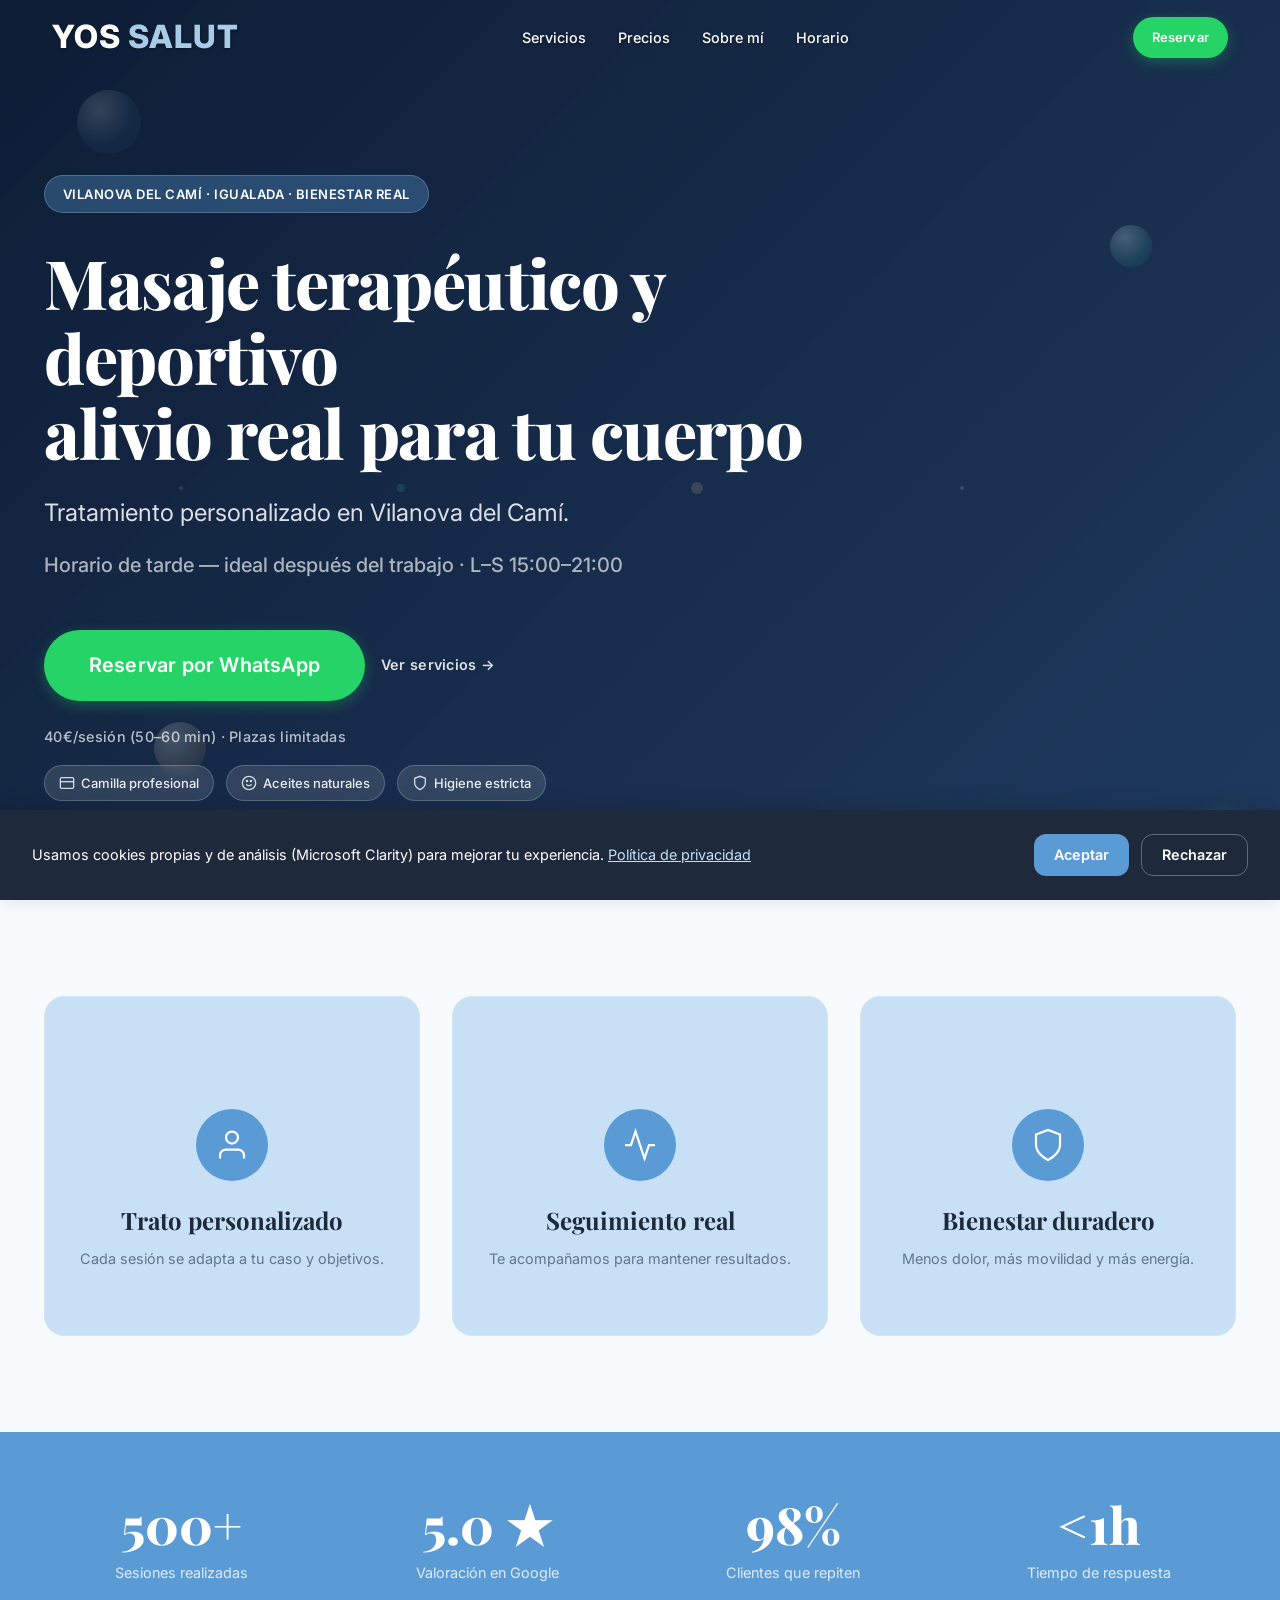
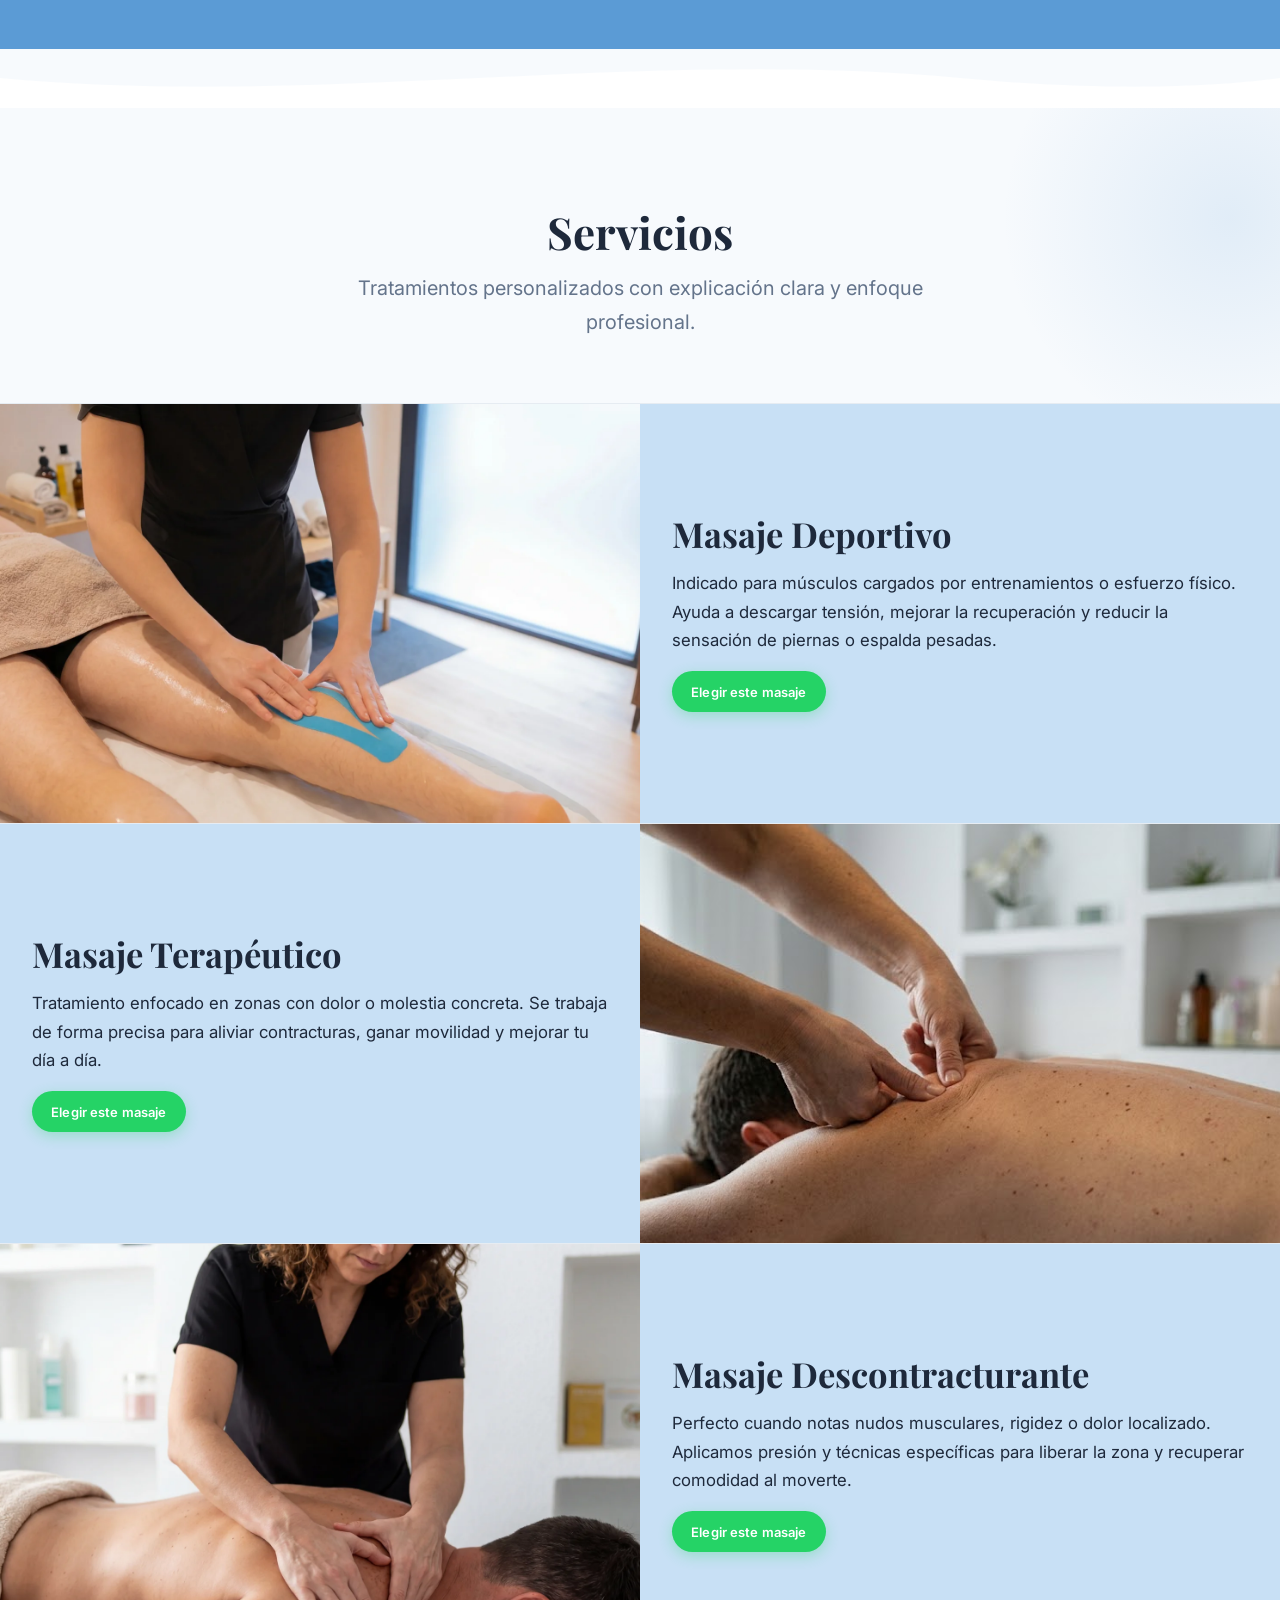
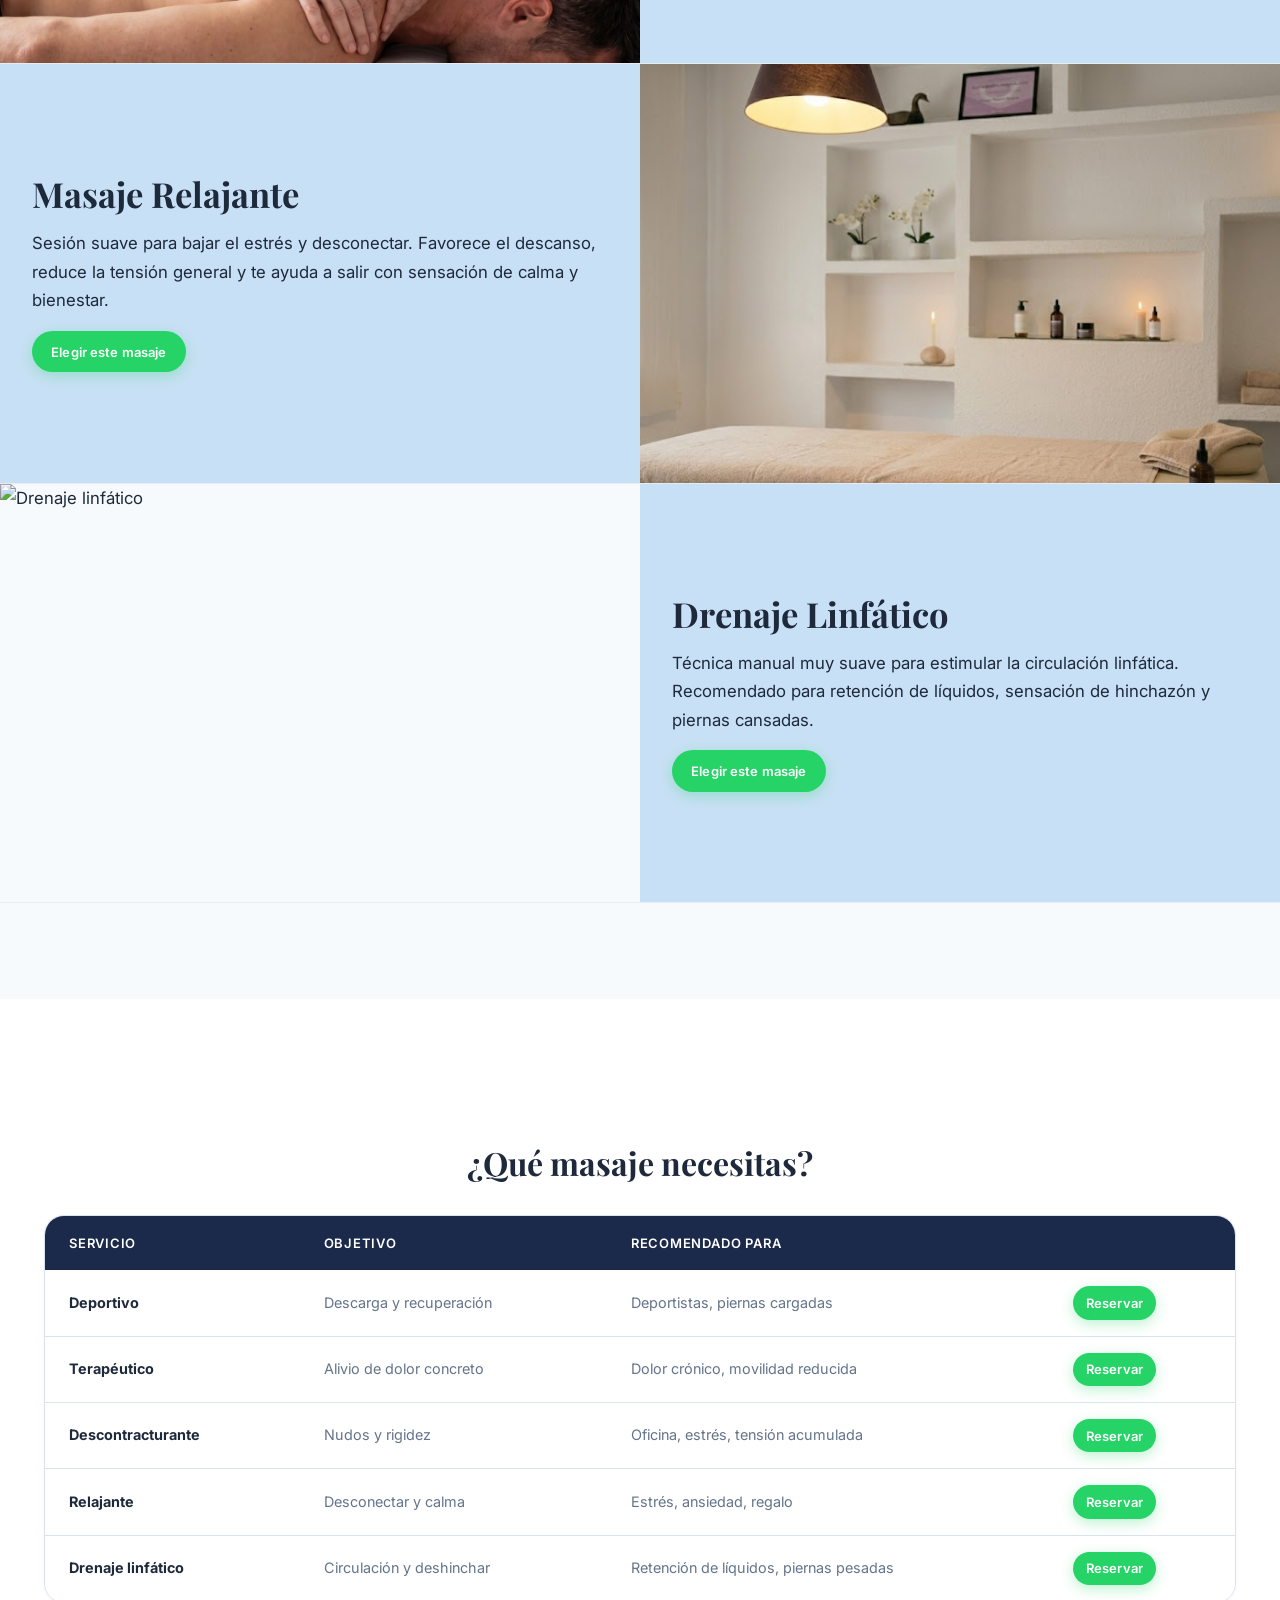
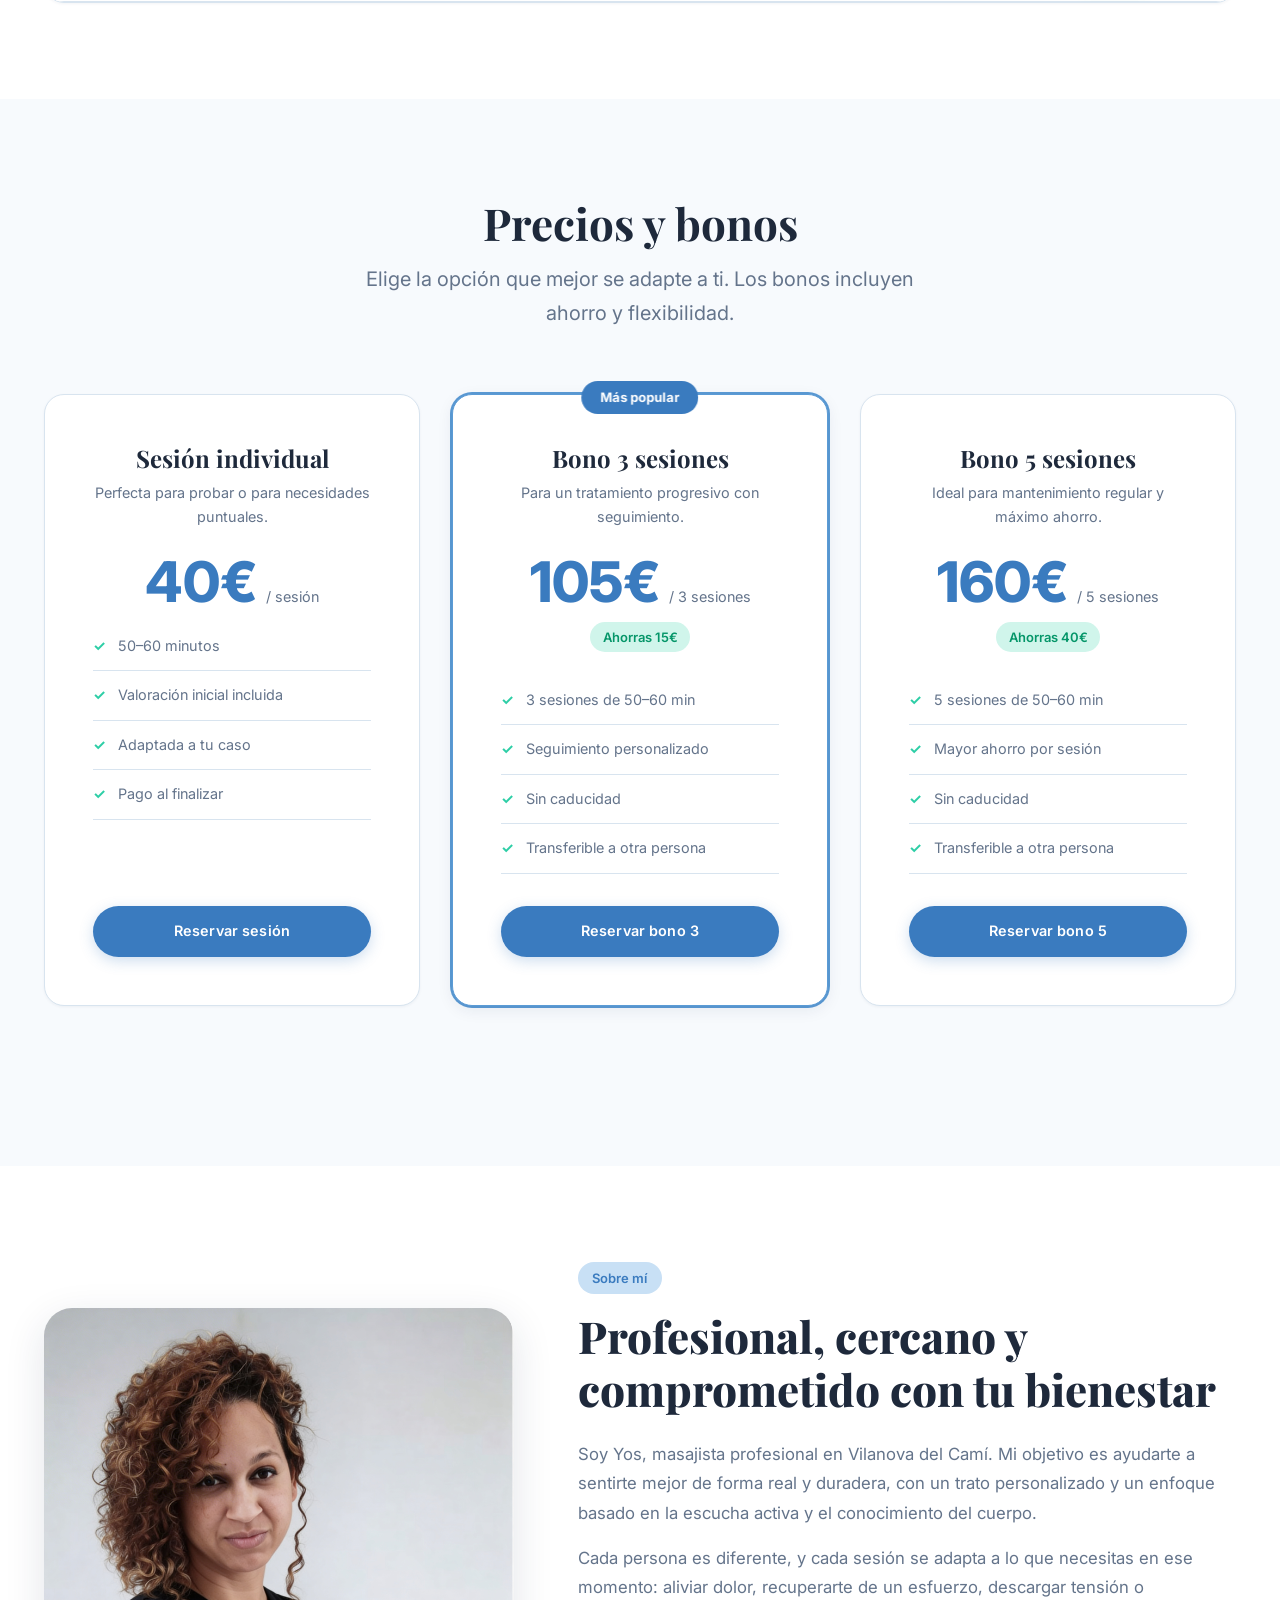
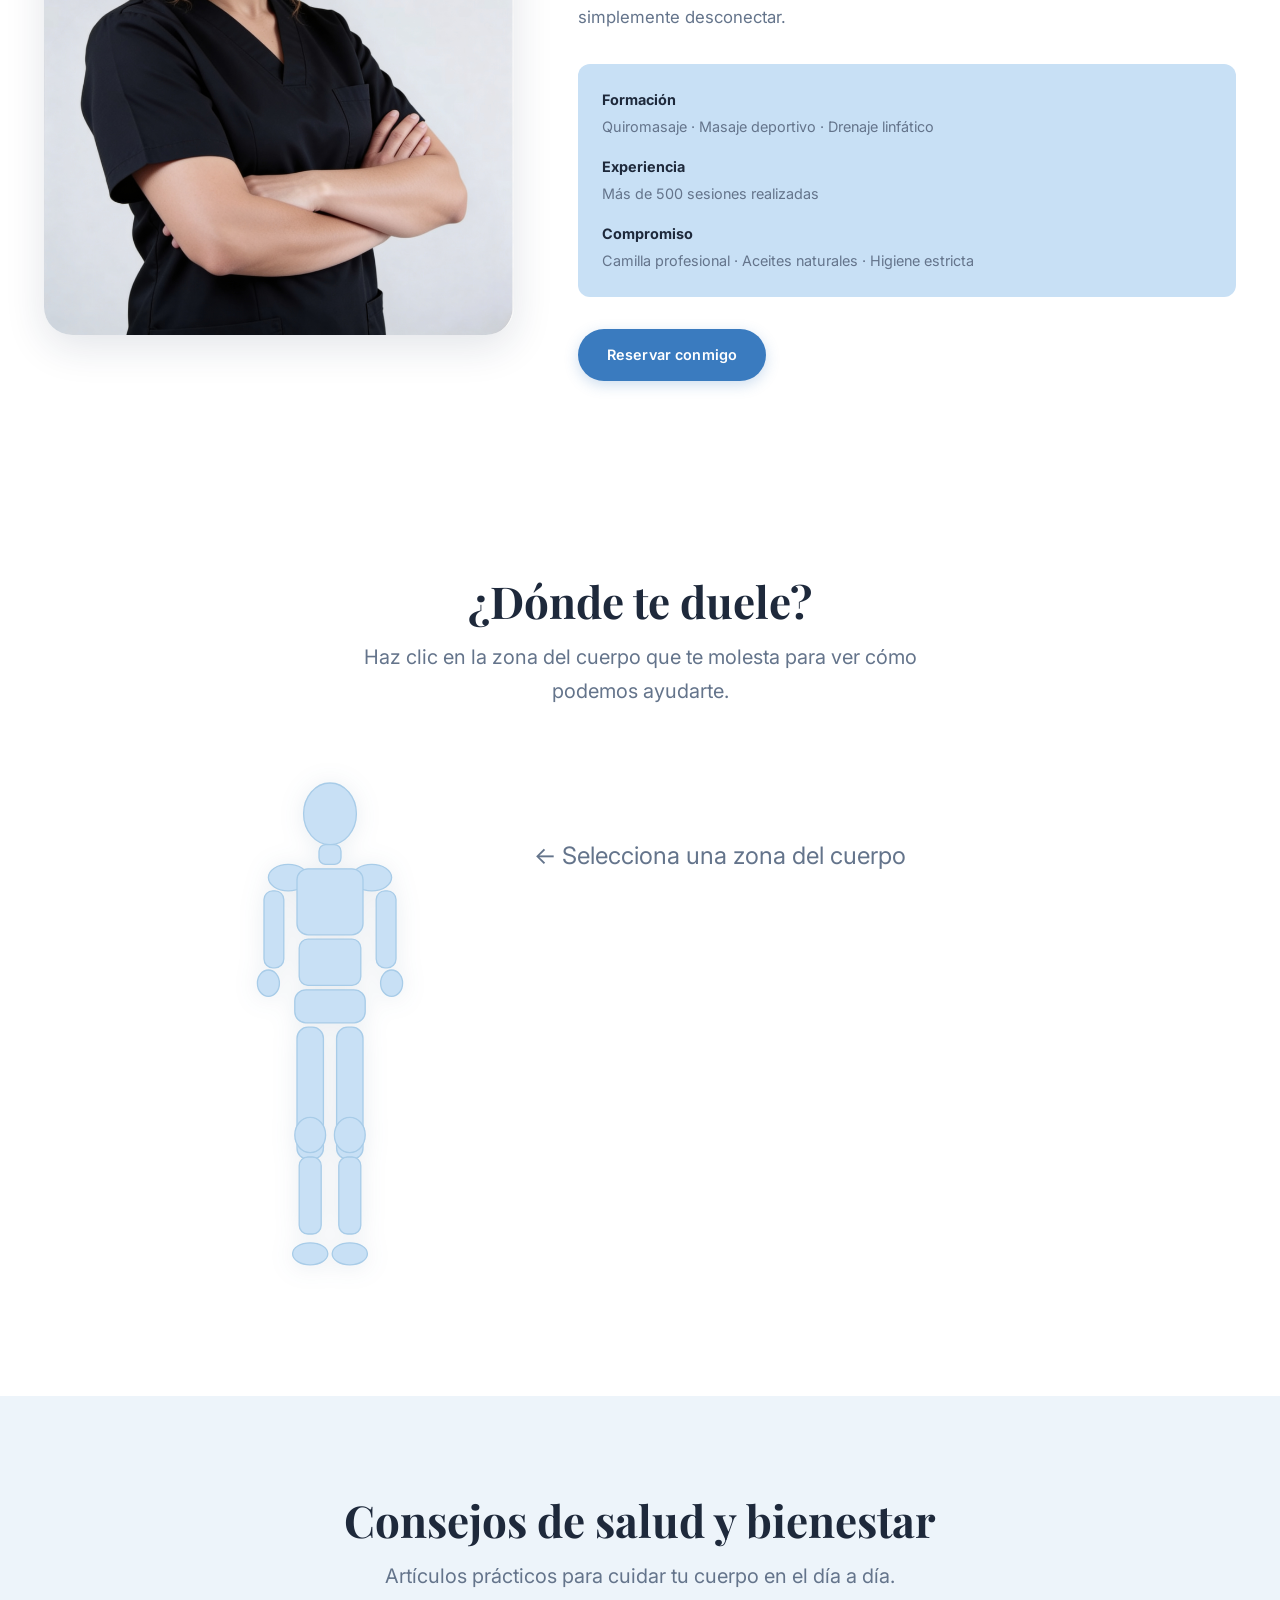
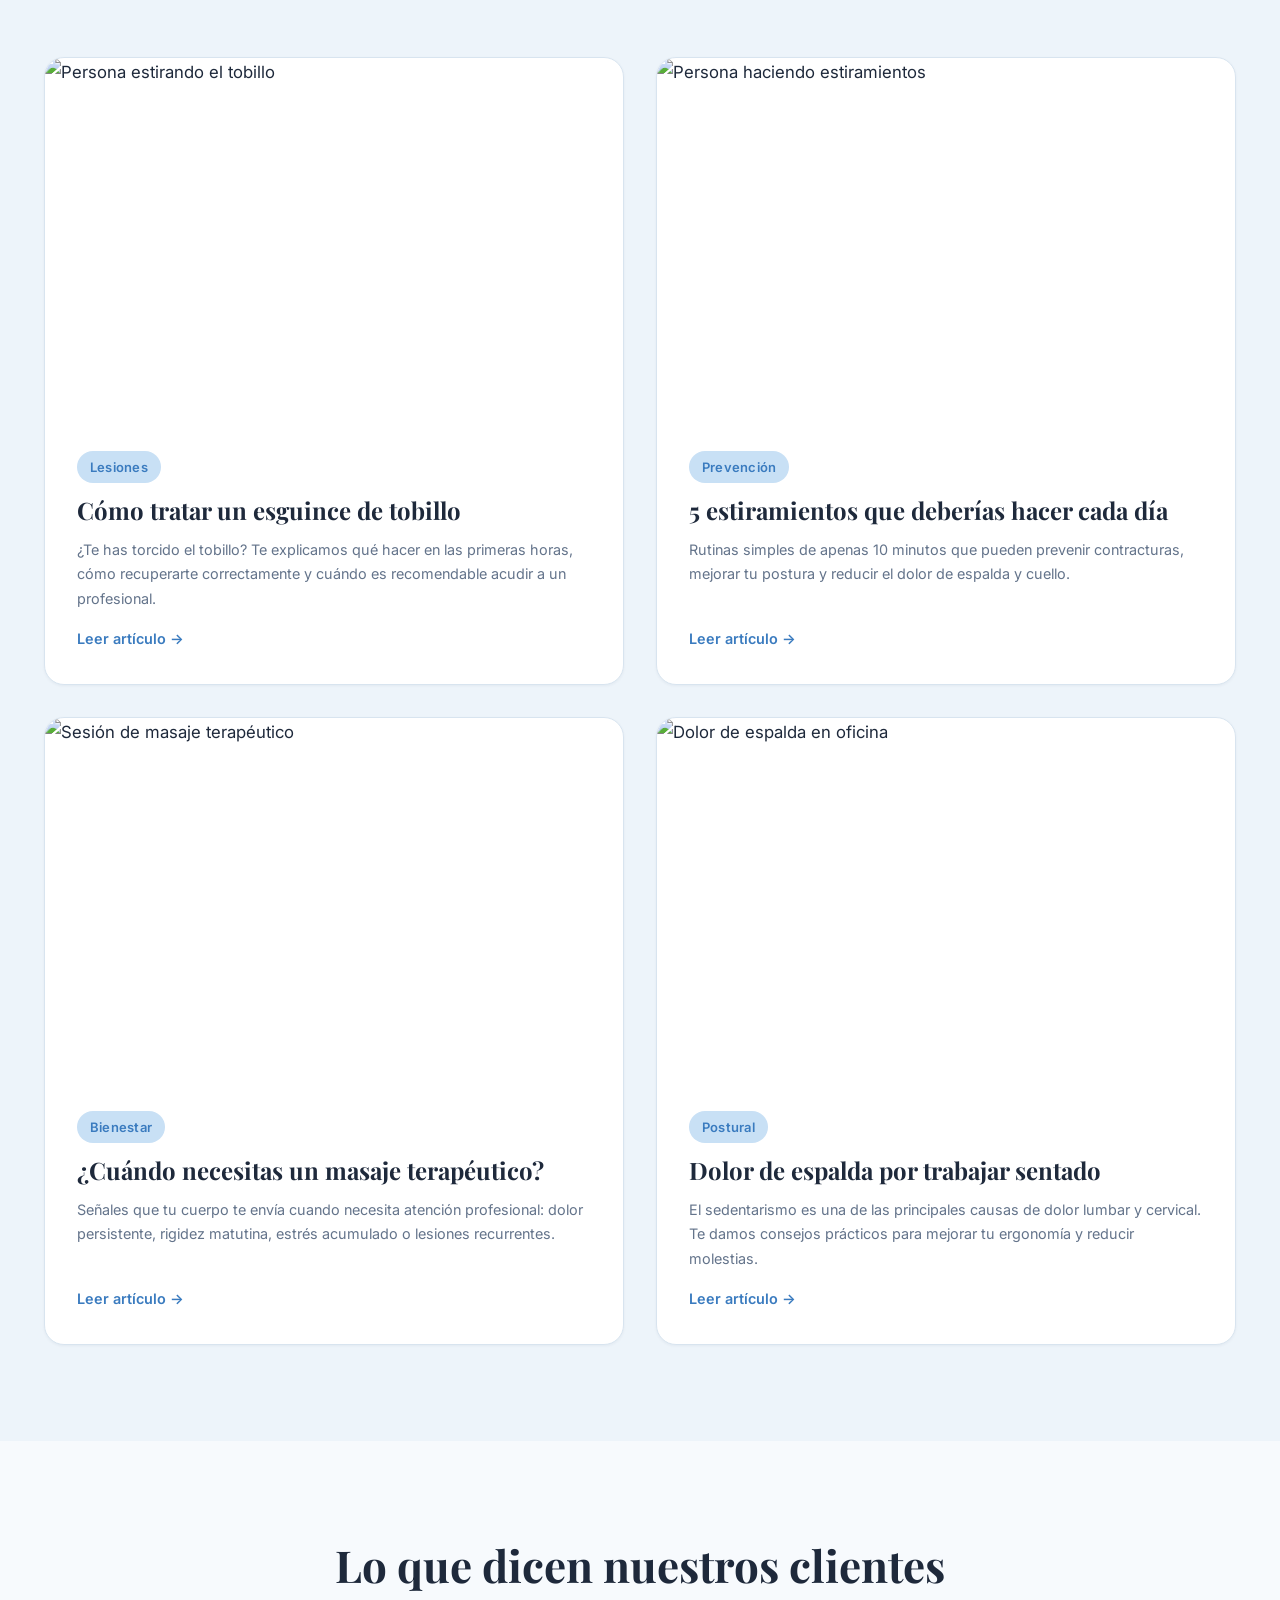
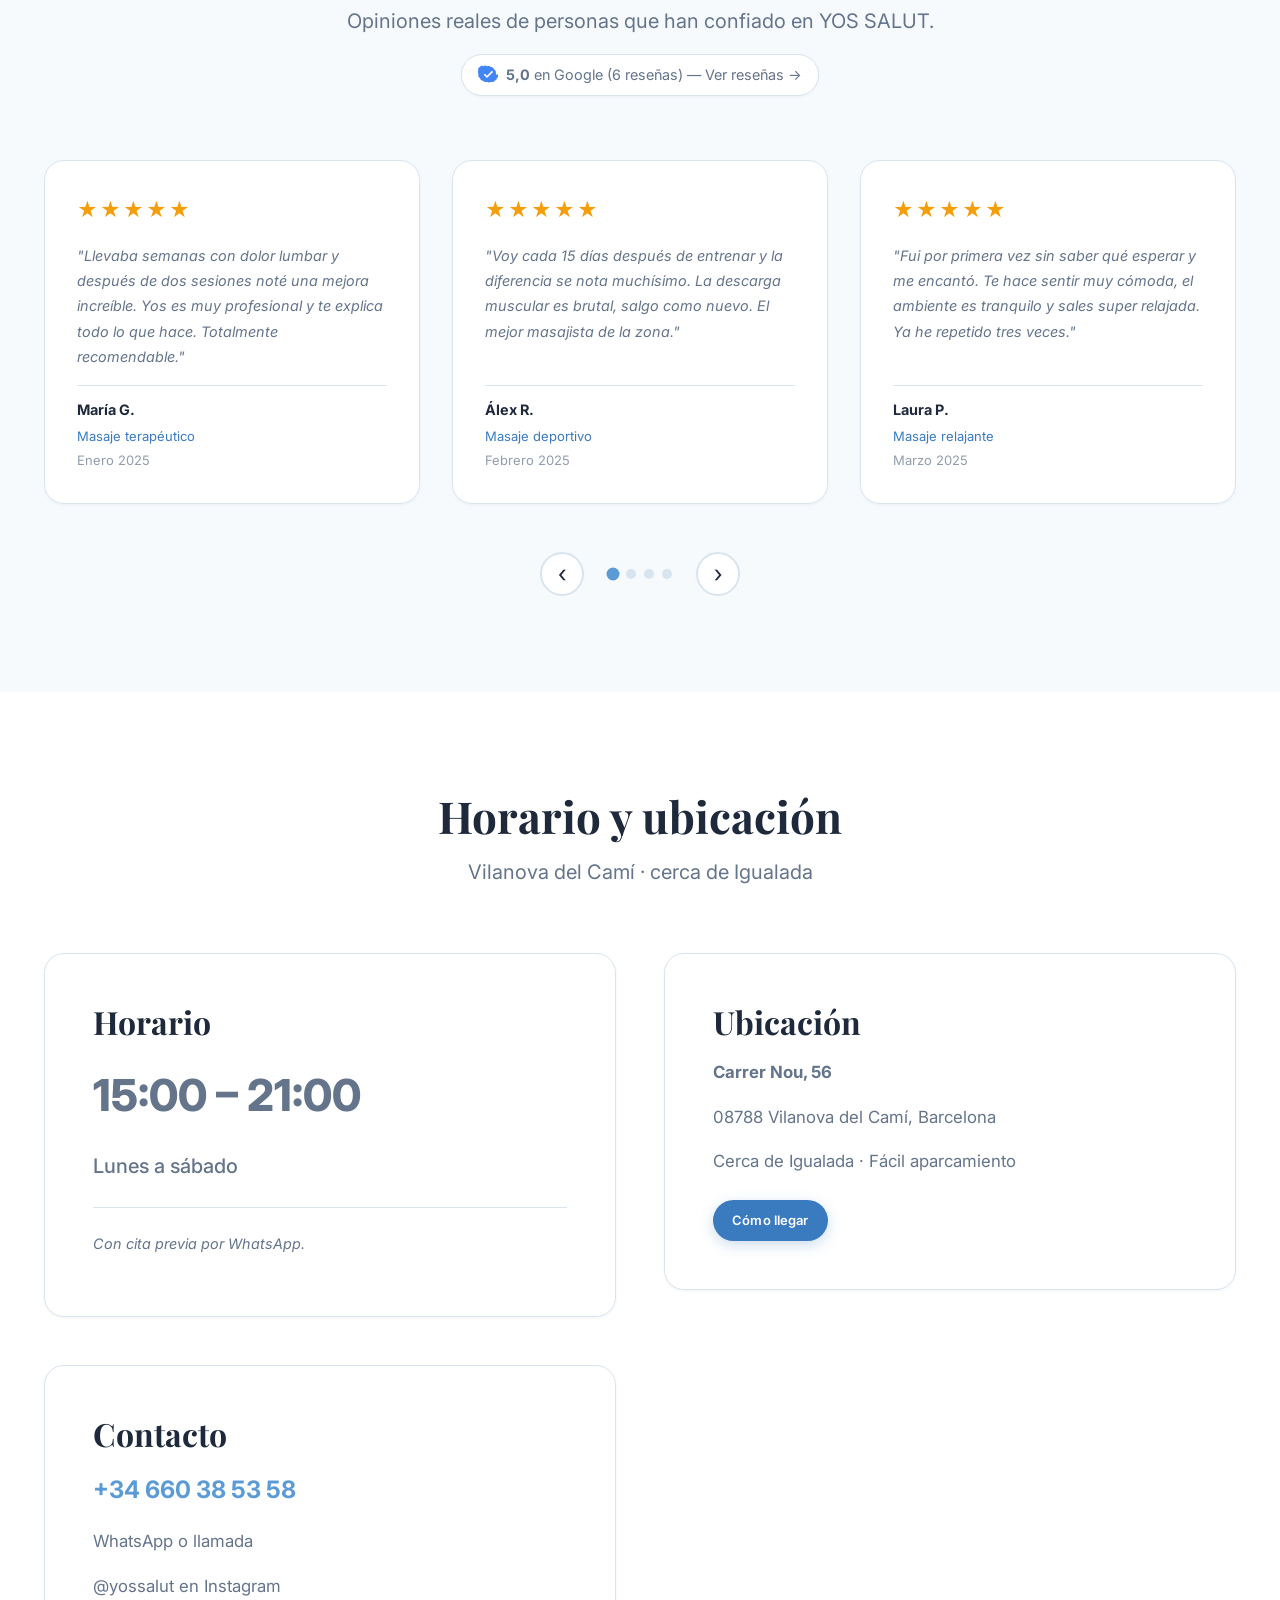
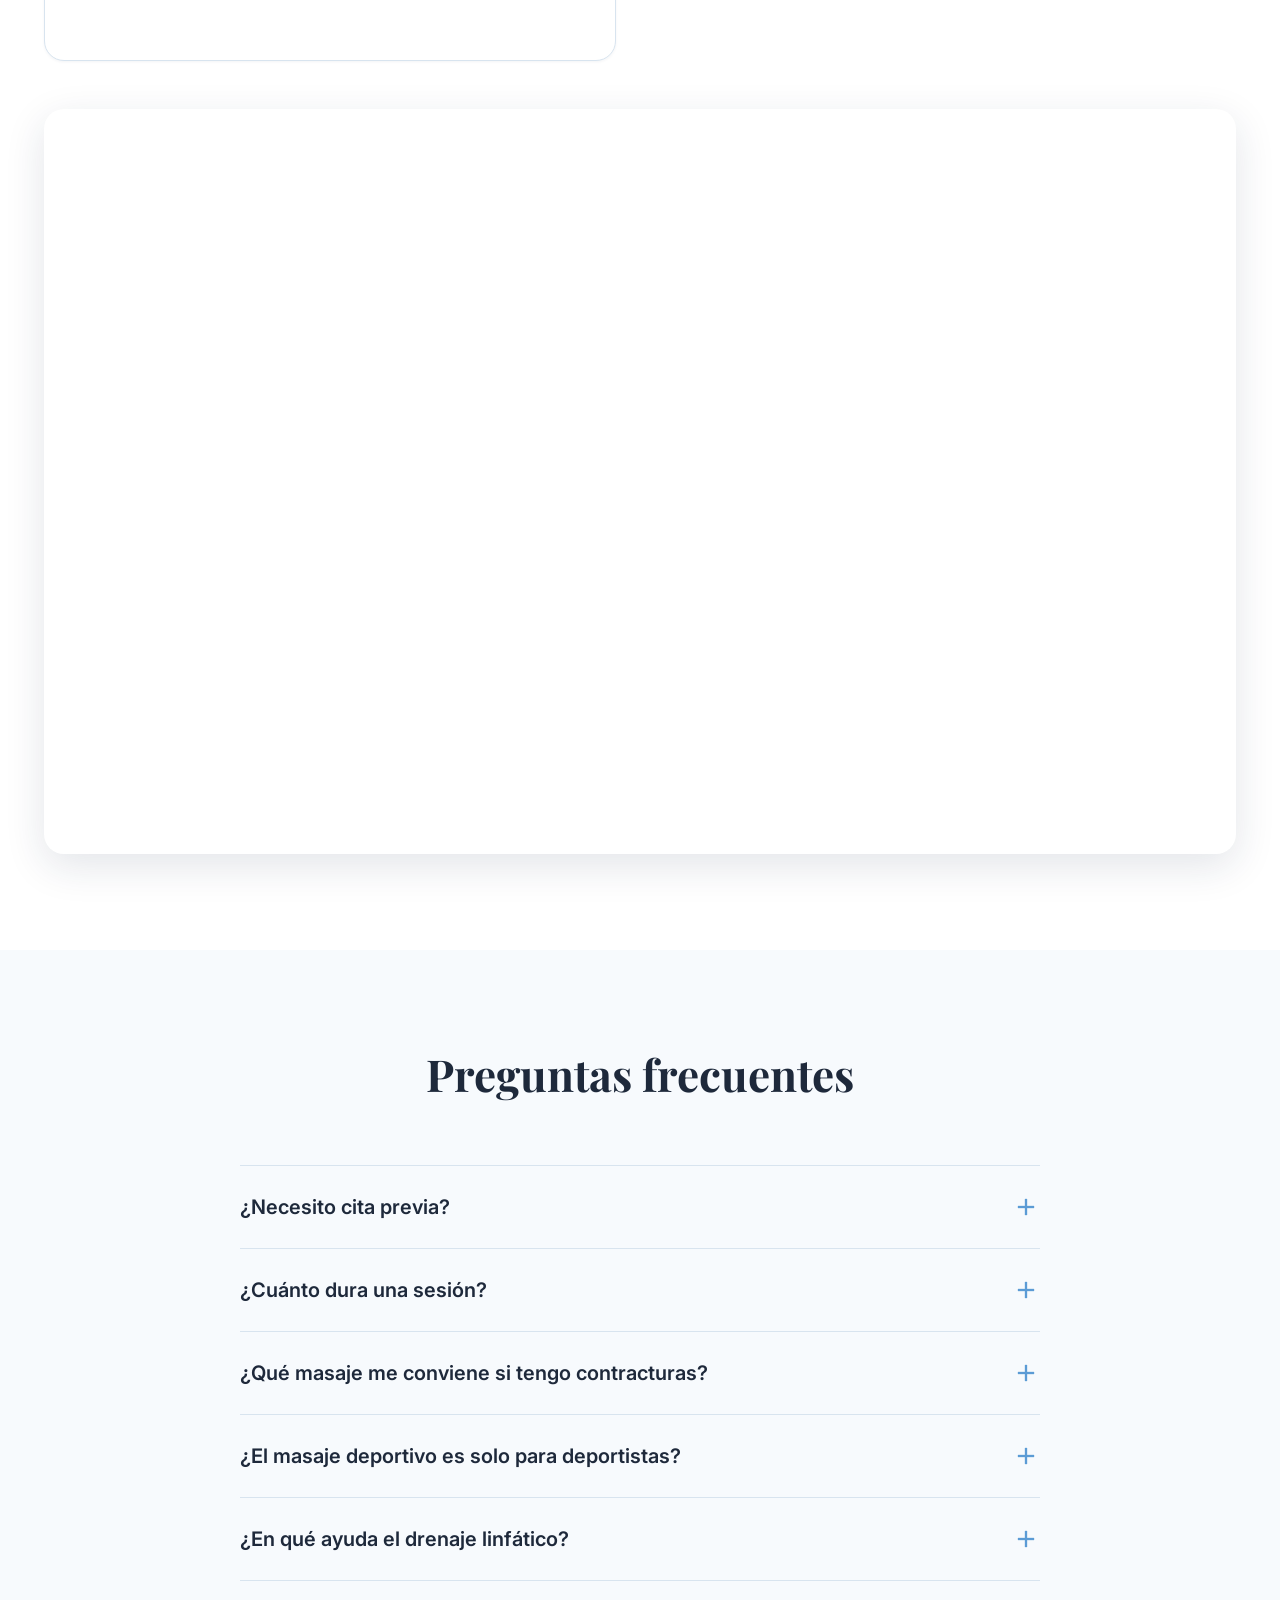
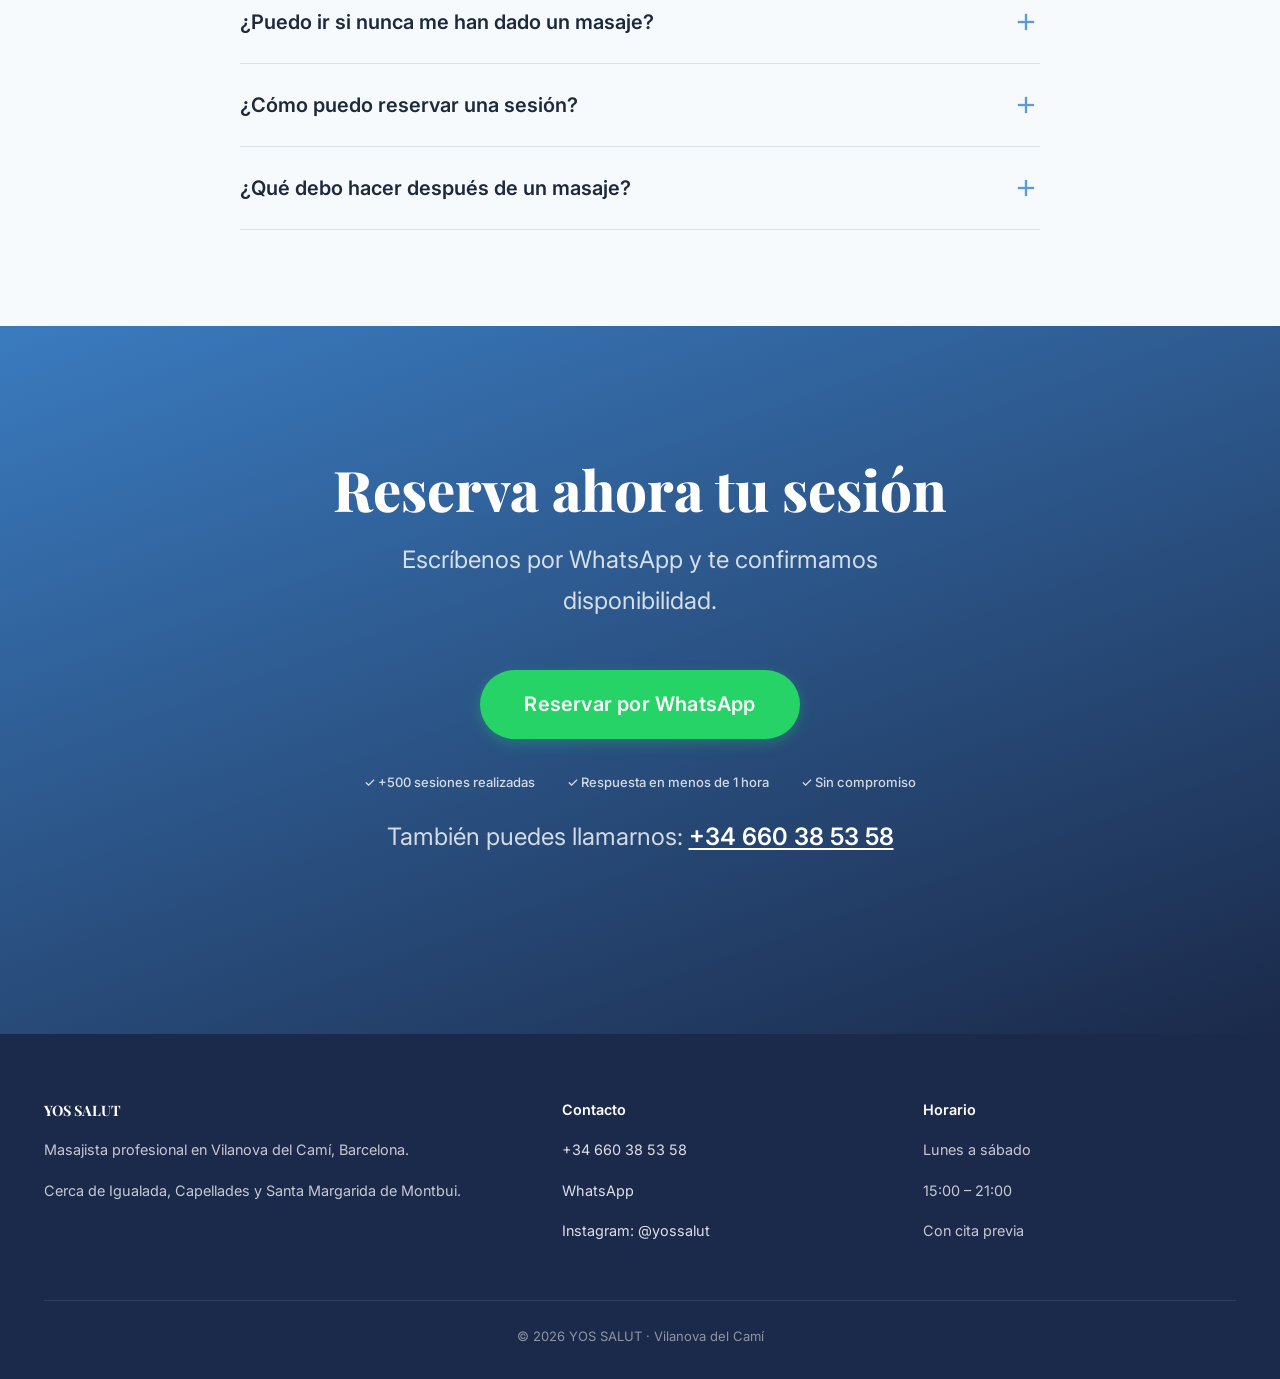
==== index-new.html @ 3cf56bbd "Add index-new.html for cache bypass" ====
<!DOCTYPE html>
<html lang="es" dir="ltr">
<head>
  <meta charset="UTF-8">
  <meta name="viewport" content="width=device-width, initial-scale=1.0">
  <meta http-equiv="Cache-Control" content="no-cache, no-store, must-revalidate">
  <meta http-equiv="Pragma" content="no-cache">
  <meta http-equiv="Expires" content="0">

  <!-- SEO Principal -->
  <title>YOS SALUT — Masaje Terapéutico y Deportivo en Vilanova del Camí | Igualada</title>
  <meta name="description" content="Masajista profesional en Vilanova del Camí (Barcelona). Masaje deportivo, terapéutico, descontracturante, relajante y drenaje linfático. Cerca de Igualada. Cita previa: L-S 15:00–21:00.">
  <meta name="keywords" content="masaje Vilanova del Camí, masajista Vilanova del Camí, masaje deportivo Igualada, descarga muscular Vilanova del Camí, drenaje linfático Vilanova del Camí, fisiomasajista Igualada, quiromasajista Igualada">
  <meta name="author" content="YOS SALUT">
  <meta name="robots" content="index, follow">
  <link rel="canonical" href="https://www.yossalut.com/">

  <!-- Open Graph -->
  <meta property="og:type" content="website">
  <meta property="og:title" content="YOS SALUT — Masaje Terapéutico y Deportivo en Vilanova del Camí">
  <meta property="og:description" content="Alivio de contracturas, descarga muscular y recuperación deportiva. Reserva tu sesión por WhatsApp. Vilanova del Camí, cerca de Igualada.">
  <meta property="og:url" content="https://www.yossalut.com/">
  <meta property="og:site_name" content="YOS SALUT">
  <meta property="og:locale" content="es_ES">
  <!-- <meta property="og:image" content="https://www.yossalut.com/assets/og-image.jpg"> -->

  <!-- Twitter Card -->
  <meta name="twitter:card" content="summary_large_image">
  <meta name="twitter:title" content="YOS SALUT — Masaje Terapéutico y Deportivo en Vilanova del Camí">
  <meta name="twitter:description" content="Alivio de contracturas, descarga muscular y recuperación deportiva. Reserva tu sesión por WhatsApp.">
  <!-- <meta name="twitter:image" content="https://www.yossalut.com/assets/og-image.jpg"> -->

  <!-- Favicon placeholder -->
  <link rel="icon" href="data:image/svg+xml,<svg xmlns='http://www.w3.org/2000/svg' viewBox='0 0 100 100'><text y='.9em' font-size='90'>🌿</text></svg>">

  <!-- Fuentes: Playfair Display (headlines) + Inter (body) -->
  <link rel="preconnect" href="https://fonts.googleapis.com">
  <link rel="preconnect" href="https://fonts.gstatic.com" crossorigin>
  <link rel="stylesheet" href="https://fonts.googleapis.com/css2?family=Inter:wght@400;500;600;700&family=Playfair+Display:wght@600;700;800&display=swap">

  <!-- Preload hero image -->
  <link rel="preload" href="assets/masaje-hero.jpg" as="image">

  <!-- Estilos -->
  <link rel="stylesheet" href="css/base.css?v=1772818869">
  <link rel="stylesheet" href="css/layout.css?v=1772818869">
  <link rel="stylesheet" href="css/components.css?v=1772818869">
  <link rel="stylesheet" href="css/utilities.css?v=1772818869">

  <!-- Schema.org: LocalBusiness -->
  <script type="application/ld+json">
  {
    "@context": "https://schema.org",
    "@type": "HealthAndBeautyBusiness",
    "name": "YOS SALUT",
    "description": "Masajista profesional en Vilanova del Camí. Masaje deportivo, terapéutico, descontracturante, relajante y drenaje linfático.",
    "url": "https://www.yossalut.com",
    "telephone": "+34660385358",
    "address": {
      "@type": "PostalAddress",
      "streetAddress": "Carrer Nou, 56",
      "addressLocality": "Vilanova del Camí",
      "postalCode": "08788",
      "addressRegion": "Barcelona",
      "addressCountry": "ES"
    },
    "areaServed": [
      { "@type": "City", "name": "Vilanova del Camí" },
      { "@type": "City", "name": "Igualada" },
      { "@type": "City", "name": "Capellades" },
      { "@type": "City", "name": "Santa Margarida de Montbui" },
      { "@type": "City", "name": "La Pobla de Claramunt" }
    ],
    "openingHoursSpecification": {
      "@type": "OpeningHoursSpecification",
      "dayOfWeek": ["Monday","Tuesday","Wednesday","Thursday","Friday","Saturday"],
      "opens": "15:00",
      "closes": "21:00"
    },
    "priceRange": "€€",
    "sameAs": ["https://www.instagram.com/yossalut"],
    "hasOfferCatalog": {
      "@type": "OfferCatalog",
      "name": "Servicios de masaje",
      "itemListElement": [
        { "@type": "Offer", "itemOffered": { "@type": "Service", "name": "Masaje Deportivo" }, "price": "40", "priceCurrency": "EUR" },
        { "@type": "Offer", "itemOffered": { "@type": "Service", "name": "Masaje Terapéutico" }, "price": "40", "priceCurrency": "EUR" },
        { "@type": "Offer", "itemOffered": { "@type": "Service", "name": "Masaje Descontracturante" }, "price": "40", "priceCurrency": "EUR" },
        { "@type": "Offer", "itemOffered": { "@type": "Service", "name": "Masaje Relajante" }, "price": "40", "priceCurrency": "EUR" },
        { "@type": "Offer", "itemOffered": { "@type": "Service", "name": "Drenaje Linfático" }, "price": "40", "priceCurrency": "EUR" }
      ]
    }
  }
  </script>

  <!-- Schema.org: FAQPage -->
  <script type="application/ld+json">
  {
    "@context": "https://schema.org",
    "@type": "FAQPage",
    "mainEntity": [
      {
        "@type": "Question",
        "name": "¿Necesito cita previa?",
        "acceptedAnswer": { "@type": "Answer", "text": "Sí, trabajamos siempre con cita previa para dedicarte el tiempo que necesitas. Puedes reservar fácilmente por WhatsApp." }
      },
      {
        "@type": "Question",
        "name": "¿Cuánto dura una sesión?",
        "acceptedAnswer": { "@type": "Answer", "text": "Entre 50 y 60 minutos, dependiendo del tipo de masaje y la zona a tratar." }
      },
      {
        "@type": "Question",
        "name": "¿Qué masaje me conviene si tengo contracturas?",
        "acceptedAnswer": { "@type": "Answer", "text": "El masaje descontracturante o el terapéutico son los más indicados. Al inicio de la sesión valoramos tu caso para adaptar el tratamiento." }
      },
      {
        "@type": "Question",
        "name": "¿El masaje deportivo es solo para deportistas?",
        "acceptedAnswer": { "@type": "Answer", "text": "No necesariamente. Es ideal para cualquier persona con sobrecarga muscular, tensión acumulada o que busque mejorar su recuperación física." }
      },
      {
        "@type": "Question",
        "name": "¿En qué ayuda el drenaje linfático?",
        "acceptedAnswer": { "@type": "Answer", "text": "Reduce la retención de líquidos, mejora la circulación, alivia piernas cansadas y favorece la eliminación de toxinas." }
      },
      {
        "@type": "Question",
        "name": "¿Puedo ir si nunca me han dado un masaje?",
        "acceptedAnswer": { "@type": "Answer", "text": "Por supuesto. Te explicamos todo antes de empezar, adaptamos la presión a tu comodidad y vamos a tu ritmo." }
      },
      {
        "@type": "Question",
        "name": "¿Cómo puedo reservar una sesión?",
        "acceptedAnswer": { "@type": "Answer", "text": "Escríbenos por WhatsApp indicando tu disponibilidad y el tipo de masaje que te interesa. Te confirmamos la hora lo antes posible." }
      },
      {
        "@type": "Question",
        "name": "¿Qué debo hacer después de un masaje?",
        "acceptedAnswer": { "@type": "Answer", "text": "Recomendamos beber agua, evitar esfuerzos intensos las primeras horas y descansar. En algunos casos puede aparecer una ligera molestia que desaparece en 24-48h." }
      }
    ]
  }
  </script>
</head>
<body>
  <!-- Preloader -->
  <div class="preloader" id="preloader">
    <div class="preloader__logo">YOS <span>SALUT</span></div>
    <div class="preloader__bar"><div class="preloader__fill"></div></div>
  </div>

  <!-- Scroll progress bar -->
  <div class="scroll-progress" id="scroll-progress"></div>

  <header class="header" role="banner">
    <div class="header__inner">
      <a href="#inicio" class="header__logo" aria-label="YOS SALUT — Inicio">YOS <span>SALUT</span></a>
      <nav class="nav" id="main-nav" aria-label="Menú principal">
        <ul class="nav__list">
          <li><a href="#servicios" class="nav__link">Servicios</a></li>
          <li><a href="#precios" class="nav__link">Precios</a></li>
          <li><a href="#sobre-mi" class="nav__link">Sobre mí</a></li>
          <li><a href="#horario" class="nav__link">Horario</a></li>
        </ul>
        <div class="nav__mobile-actions">
          <a href="https://wa.me/34660385358?text=Hola,%20quiero%20reservar%20una%20sesión%20en%20YOS%20SALUT.%20Mi%20disponibilidad%20es:%20____" class="btn btn--whatsapp" target="_blank" rel="noopener">Reservar por WhatsApp</a>
        </div>
      </nav>
      <div class="header__actions">
        <a href="https://wa.me/34660385358?text=Hola,%20quiero%20reservar%20una%20sesión%20en%20YOS%20SALUT.%20Mi%20disponibilidad%20es:%20____" class="btn btn--whatsapp btn--sm" target="_blank" rel="noopener">Reservar</a>
      </div>
      <button class="menu-toggle" id="menu-toggle" aria-label="Abrir menú" aria-expanded="false" aria-controls="main-nav">
        <span class="menu-toggle__bar"></span><span class="menu-toggle__bar"></span><span class="menu-toggle__bar"></span>
      </button>
    </div>
  </header>

  <main>
    <section id="inicio" class="hero">
      <div class="hero__bg">
        <video class="hero__video" autoplay muted loop playsinline poster="assets/masaje-hero.jpg">
          <source src="assets/masaje-hero-video.mp4" type="video/mp4">
          <source src="assets/masaje-hero-video.webm" type="video/webm">
          <!-- Fallback a imagen si el video no es compatible -->
          <img src="assets/masaje-hero.jpg" alt="Manos profesionales masajeando una espalda en YOS SALUT" loading="eager">
        </video>
      </div>
      <div class="hero__overlay"></div>

      <div class="floating-3d" style="top:10%;left:6%;width:64px;height:64px;"><div class="orb orb--a"></div></div>
      <div class="floating-3d floating-3d--slow" style="top:25%;right:10%;width:42px;height:42px;"><div class="orb orb--b"></div></div>
      <div class="floating-3d floating-3d--fast" style="bottom:14%;left:12%;width:52px;height:52px;"><div class="orb orb--c"></div></div>

      <div class="particle particle--small" style="left:14%;animation-delay:0s;"></div>
      <div class="particle particle--medium" style="left:31%;animation-delay:1.7s;"></div>
      <div class="particle particle--large" style="left:54%;animation-delay:3.4s;"></div>
      <div class="particle particle--small" style="left:75%;animation-delay:5.1s;"></div>

      <div class="container">
        <div class="hero__content">
          <span class="hero__badge"><span class="text-slide"><span>Vilanova del Camí · Igualada · Bienestar real</span></span></span>
          <h1 class="hero__title"><span class="text-glow">Masaje terapéutico y deportivo</span><br><span class="typewriter">alivio real para tu cuerpo</span></h1>
          <p class="hero__subtitle">Tratamiento personalizado en Vilanova del Camí.</p>
          <p class="hero__schedule">Horario de tarde — ideal después del trabajo · L–S 15:00–21:00</p>
          <div class="hero__actions">
            <a href="https://wa.me/34660385358?text=Hola,%20quiero%20reservar%20una%20sesión%20en%20YOS%20SALUT.%20Mi%20disponibilidad%20es:%20____" class="btn btn--whatsapp btn--xl btn-3d" target="_blank" rel="noopener">Reservar por WhatsApp</a>
            <a href="#servicios" class="hero__text-link">Ver servicios →</a>
          </div>
          <p class="hero__price">40€/sesión (50–60 min) · Plazas limitadas</p>
          <div class="hero__badges">
            <span class="hero__micro-badge"><svg viewBox="0 0 24 24" width="16" height="16" fill="none" stroke="currentColor" stroke-width="2"><rect x="2" y="4" width="20" height="16" rx="2"/><line x1="2" y1="10" x2="22" y2="10"/></svg> Camilla profesional</span>
            <span class="hero__micro-badge"><svg viewBox="0 0 24 24" width="16" height="16" fill="none" stroke="currentColor" stroke-width="2"><path d="M12 2C6.48 2 2 6.48 2 12s4.48 10 10 10 10-4.48 10-10S17.52 2 12 2z"/><path d="M8 14s1.5 2 4 2 4-2 4-2"/><circle cx="9" cy="9" r="1"/><circle cx="15" cy="9" r="1"/></svg> Aceites naturales</span>
            <span class="hero__micro-badge"><svg viewBox="0 0 24 24" width="16" height="16" fill="none" stroke="currentColor" stroke-width="2"><path d="M12 22s8-4 8-10V5l-8-3-8 3v7c0 6 8 10 8 10z"/></svg> Higiene estricta</span>
          </div>
        </div>
      </div>
    </section>

    <section class="values-section">
      <div class="container">
        <div class="values-grid">
          <article class="value-card value-card--glass hover-lift-3d">
            <div class="value-card__icon rotating-3d"><svg viewBox="0 0 24 24" fill="none" stroke="currentColor" stroke-width="1.5"><path d="M20 21v-2a4 4 0 00-4-4H8a4 4 0 00-4 4v2"/><circle cx="12" cy="7" r="4"/></svg></div>
            <h3>Trato personalizado</h3>
            <p>Cada sesión se adapta a tu caso y objetivos.</p>
          </article>
          <article class="value-card value-card--glass hover-lift-3d">
            <div class="value-card__icon rotating-3d"><svg viewBox="0 0 24 24" fill="none" stroke="currentColor" stroke-width="1.5"><path d="M22 12h-4l-3 9L9 3l-3 9H2"/></svg></div>
            <h3>Seguimiento real</h3>
            <p>Te acompañamos para mantener resultados.</p>
          </article>
          <article class="value-card value-card--glass hover-lift-3d">
            <div class="value-card__icon rotating-3d"><svg viewBox="0 0 24 24" fill="none" stroke="currentColor" stroke-width="1.5"><path d="M12 22s8-4 8-10V5l-8-3-8 3v7c0 6 8 10 8 10z"/></svg></div>
            <h3>Bienestar duradero</h3>
            <p>Menos dolor, más movilidad y más energía.</p>
          </article>
        </div>
      </div>
    </section>

    <!-- ============ CONTADORES ANIMADOS ============ -->
    <section class="counters-section">
      <div class="container">
        <div class="counters-grid">
          <div class="counter" data-target="500" data-suffix="+">
            <span class="counter__number">0</span>
            <span class="counter__label">Sesiones realizadas</span>
          </div>
          <div class="counter" data-target="5" data-decimals="1" data-suffix=" ★">
            <span class="counter__number">0</span>
            <span class="counter__label">Valoración en Google</span>
          </div>
          <div class="counter" data-target="98" data-suffix="%">
            <span class="counter__number">0</span>
            <span class="counter__label">Clientes que repiten</span>
          </div>
          <div class="counter" data-target="1" data-suffix="h" data-prefix="<">
            <span class="counter__number">0</span>
            <span class="counter__label">Tiempo de respuesta</span>
          </div>
        </div>
      </div>
    </section>

    <!-- Wave divider -->
    <div class="wave-divider"><svg viewBox="0 0 1440 80" preserveAspectRatio="none"><path d="M0,40 C360,80 720,0 1080,40 C1260,60 1380,50 1440,40 L1440,80 L0,80 Z" fill="var(--color-surface)"/></svg></div>

    <section id="servicios" class="section services-stage">
      <div class="container">
        <div class="section__header">
          <h2 class="section__title"><span class="text-glow">Servicios</span></h2>
          <p class="section__subtitle">Tratamientos personalizados con explicación clara y enfoque profesional.</p>
        </div>
      </div>

      <div class="services-showcase">
        <article class="service-row" data-tilt>
          <div class="service-row__media">
            <img src="assets/kine.webp" alt="Masaje deportivo" loading="lazy">
          </div>
          <div class="service-row__content service-row__content--light">
            <div class="service-row__head">
              <h3>Masaje Deportivo</h3>
            </div>
            <p>Indicado para músculos cargados por entrenamientos o esfuerzo físico. Ayuda a descargar tensión, mejorar la recuperación y reducir la sensación de piernas o espalda pesadas.</p>
            <a href="https://wa.me/34660385358?text=Hola,%20quiero%20reservar%20un%20Masaje%20Deportivo%20(40%E2%82%AC%20%C2%B7%2050-60%20min)." class="btn btn--whatsapp btn--sm" target="_blank" rel="noopener">Elegir este masaje</a>
          </div>
        </article>

        <article class="service-row service-row--reverse" data-tilt>
          <div class="service-row__media">
            <img src="assets/terapeutico.jpg" alt="Masaje terapéutico" loading="lazy" class="img-crop-watermark">
          </div>
          <div class="service-row__content service-row__content--dark">
            <div class="service-row__head">
              <h3>Masaje Terapéutico</h3>
            </div>
            <p>Tratamiento enfocado en zonas con dolor o molestia concreta. Se trabaja de forma precisa para aliviar contracturas, ganar movilidad y mejorar tu día a día.</p>
            <a href="https://wa.me/34660385358?text=Hola,%20quiero%20reservar%20un%20Masaje%20Terap%C3%A9utico%20(40%E2%82%AC%20%C2%B7%2050-60%20min)." class="btn btn--whatsapp btn--sm" target="_blank" rel="noopener">Elegir este masaje</a>
          </div>
        </article>

        <article class="service-row" data-tilt>
          <div class="service-row__media">
            <img src="assets/masaje-descontracturante.webp" alt="Masaje descontracturante" loading="lazy">
          </div>
          <div class="service-row__content service-row__content--brand">
            <div class="service-row__head">
              <h3>Masaje Descontracturante</h3>
            </div>
            <p>Perfecto cuando notas nudos musculares, rigidez o dolor localizado. Aplicamos presión y técnicas específicas para liberar la zona y recuperar comodidad al moverte.</p>
            <a href="https://wa.me/34660385358?text=Hola,%20quiero%20reservar%20un%20Masaje%20Descontracturante%20(40%E2%82%AC%20%C2%B7%2050-60%20min)." class="btn btn--whatsapp btn--sm" target="_blank" rel="noopener">Elegir este masaje</a>
          </div>
        </article>

        <article class="service-row service-row--reverse" data-tilt>
          <div class="service-row__media">
            <img src="assets/masaje-relajante.jpg" alt="Masaje relajante" loading="lazy" class="img-crop-watermark">
          </div>
          <div class="service-row__content service-row__content--light">
            <div class="service-row__head">
              <h3>Masaje Relajante</h3>
            </div>
            <p>Sesión suave para bajar el estrés y desconectar. Favorece el descanso, reduce la tensión general y te ayuda a salir con sensación de calma y bienestar.</p>
            <a href="https://wa.me/34660385358?text=Hola,%20quiero%20reservar%20un%20Masaje%20Relajante%20(40%E2%82%AC%20%C2%B7%2050-60%20min)." class="btn btn--whatsapp btn--sm" target="_blank" rel="noopener">Elegir este masaje</a>
          </div>
        </article>

        <article class="service-row" data-tilt>
          <div class="service-row__media">
            <img src="assets/drenaje-linfatico.png" alt="Drenaje linfático" loading="lazy">
          </div>
          <div class="service-row__content service-row__content--dark">
            <div class="service-row__head">
              <h3>Drenaje Linfático</h3>
            </div>
            <p>Técnica manual muy suave para estimular la circulación linfática. Recomendado para retención de líquidos, sensación de hinchazón y piernas cansadas.</p>
            <a href="https://wa.me/34660385358?text=Hola,%20quiero%20reservar%20un%20Drenaje%20Linf%C3%A1tico%20(40%E2%82%AC%20%C2%B7%2050-60%20min)." class="btn btn--whatsapp btn--sm" target="_blank" rel="noopener">Elegir este masaje</a>
          </div>
        </article>
      </div>
    </section>

    <!-- ============ ¿QUÉ MASAJE NECESITAS? (tabla comparadora sin precios) ============ -->
    <section class="section section--surface">
      <div class="container">
        <div class="services-compare">
          <h3 class="services-compare__title">¿Qué masaje necesitas?</h3>
          <div class="services-compare__table-wrap">
            <table class="services-compare__table">
              <thead>
                <tr>
                  <th>Servicio</th>
                  <th>Objetivo</th>
                  <th>Recomendado para</th>
                  <th></th>
                </tr>
              </thead>
              <tbody>
                <tr>
                  <td><strong>Deportivo</strong></td>
                  <td>Descarga y recuperación</td>
                  <td>Deportistas, piernas cargadas</td>
                  <td><a href="https://wa.me/34660385358?text=Hola,%20quiero%20reservar%20un%20Masaje%20Deportivo." class="btn btn--whatsapp btn--xs" target="_blank" rel="noopener">Reservar</a></td>
                </tr>
                <tr>
                  <td><strong>Terapéutico</strong></td>
                  <td>Alivio de dolor concreto</td>
                  <td>Dolor crónico, movilidad reducida</td>
                  <td><a href="https://wa.me/34660385358?text=Hola,%20quiero%20reservar%20un%20Masaje%20Terap%C3%A9utico." class="btn btn--whatsapp btn--xs" target="_blank" rel="noopener">Reservar</a></td>
                </tr>
                <tr>
                  <td><strong>Descontracturante</strong></td>
                  <td>Nudos y rigidez</td>
                  <td>Oficina, estrés, tensión acumulada</td>
                  <td><a href="https://wa.me/34660385358?text=Hola,%20quiero%20reservar%20un%20Masaje%20Descontracturante." class="btn btn--whatsapp btn--xs" target="_blank" rel="noopener">Reservar</a></td>
                </tr>
                <tr>
                  <td><strong>Relajante</strong></td>
                  <td>Desconectar y calma</td>
                  <td>Estrés, ansiedad, regalo</td>
                  <td><a href="https://wa.me/34660385358?text=Hola,%20quiero%20reservar%20un%20Masaje%20Relajante." class="btn btn--whatsapp btn--xs" target="_blank" rel="noopener">Reservar</a></td>
                </tr>
                <tr>
                  <td><strong>Drenaje linfático</strong></td>
                  <td>Circulación y deshinchar</td>
                  <td>Retención de líquidos, piernas pesadas</td>
                  <td><a href="https://wa.me/34660385358?text=Hola,%20quiero%20reservar%20un%20Drenaje%20Linf%C3%A1tico." class="btn btn--whatsapp btn--xs" target="_blank" rel="noopener">Reservar</a></td>
                </tr>
              </tbody>
            </table>
          </div>
        </div>
      </div>
    </section>

    <!-- ============ PRECIOS Y BONOS ============ -->
    <section id="precios" class="section">
      <div class="container">
        <div class="section__header">
          <h2 class="section__title"><span class="text-glow">Precios y bonos</span></h2>
          <p class="section__subtitle">Elige la opción que mejor se adapte a ti. Los bonos incluyen ahorro y flexibilidad.</p>
        </div>
        <div class="pricing-grid">
          <article class="pricing-card hover-lift-3d">
            <div class="pricing-card__header">
              <h3>Sesión individual</h3>
              <p class="pricing-card__desc">Perfecta para probar o para necesidades puntuales.</p>
            </div>
            <div class="pricing-card__price">
              <span class="pricing-card__amount">40€</span>
              <span class="pricing-card__unit">/ sesión</span>
            </div>
            <ul class="pricing-card__features">
              <li>50–60 minutos</li>
              <li>Valoración inicial incluida</li>
              <li>Adaptada a tu caso</li>
              <li>Pago al finalizar</li>
            </ul>
            <a href="https://wa.me/34660385358?text=Hola,%20quiero%20reservar%20una%20sesión%20individual." class="btn btn--primary" target="_blank" rel="noopener">Reservar sesión</a>
          </article>
          <article class="pricing-card pricing-card--featured hover-lift-3d">
            <div class="pricing-card__badge">Más popular</div>
            <div class="pricing-card__header">
              <h3>Bono 3 sesiones</h3>
              <p class="pricing-card__desc">Para un tratamiento progresivo con seguimiento.</p>
            </div>
            <div class="pricing-card__price">
              <span class="pricing-card__amount">105€</span>
              <span class="pricing-card__unit">/ 3 sesiones</span>
            </div>
            <div class="pricing-card__saving">Ahorras 15€</div>
            <ul class="pricing-card__features">
              <li>3 sesiones de 50–60 min</li>
              <li>Seguimiento personalizado</li>
              <li>Sin caducidad</li>
              <li>Transferible a otra persona</li>
            </ul>
            <a href="https://wa.me/34660385358?text=Hola,%20me%20interesa%20el%20bono%20de%203%20sesiones." class="btn btn--primary" target="_blank" rel="noopener">Reservar bono 3</a>
          </article>
          <article class="pricing-card hover-lift-3d">
            <div class="pricing-card__header">
              <h3>Bono 5 sesiones</h3>
              <p class="pricing-card__desc">Ideal para mantenimiento regular y máximo ahorro.</p>
            </div>
            <div class="pricing-card__price">
              <span class="pricing-card__amount">160€</span>
              <span class="pricing-card__unit">/ 5 sesiones</span>
            </div>
            <div class="pricing-card__saving">Ahorras 40€</div>
            <ul class="pricing-card__features">
              <li>5 sesiones de 50–60 min</li>
              <li>Mayor ahorro por sesión</li>
              <li>Sin caducidad</li>
              <li>Transferible a otra persona</li>
            </ul>
            <a href="https://wa.me/34660385358?text=Hola,%20me%20interesa%20el%20bono%20de%205%20sesiones." class="btn btn--primary" target="_blank" rel="noopener">Reservar bono 5</a>
          </article>
        </div>
      </div>
    </section>

    <!-- ============ SOBRE MÍ ============ -->
    <section id="sobre-mi" class="section section--surface">
      <div class="container">
        <div class="about-layout">
          <div class="about__image">
            <img src="assets/foto-profesional.jpeg" alt="Yos, masajista profesional de YOS SALUT" loading="lazy">
          </div>
          <div class="about__content">
            <span class="about__tag">Sobre mí</span>
            <h2 class="about__title">Profesional, cercano y comprometido con tu bienestar</h2>
            <p>Soy Yos, masajista profesional en Vilanova del Camí. Mi objetivo es ayudarte a sentirte mejor de forma real y duradera, con un trato personalizado y un enfoque basado en la escucha activa y el conocimiento del cuerpo.</p>
            <p>Cada persona es diferente, y cada sesión se adapta a lo que necesitas en ese momento: aliviar dolor, recuperarte de un esfuerzo, descargar tensión o simplemente desconectar.</p>
            <div class="about__credentials">
              <div class="about__credential">
                <strong>Formación</strong>
                <span>Quiromasaje · Masaje deportivo · Drenaje linfático</span>
              </div>
              <div class="about__credential">
                <strong>Experiencia</strong>
                <span>Más de 500 sesiones realizadas</span>
              </div>
              <div class="about__credential">
                <strong>Compromiso</strong>
                <span>Camilla profesional · Aceites naturales · Higiene estricta</span>
              </div>
            </div>
            <a href="https://wa.me/34660385358?text=Hola,%20quiero%20reservar%20una%20sesión%20en%20YOS%20SALUT.%20Mi%20disponibilidad%20es:%20____" class="btn btn--primary" target="_blank" rel="noopener">Reservar conmigo</a>
          </div>
        </div>
      </div>
    </section>

    <section id="zonas" class="section section--surface">
      <div class="container">
        <div class="section__header">
          <h2 class="section__title"><span class="text-glow">¿Dónde te duele?</span></h2>
          <p class="section__subtitle">Haz clic en la zona del cuerpo que te molesta para ver cómo podemos ayudarte.</p>
        </div>
        <div class="body-map-layout">
          <div class="body-map" id="body-map">
            <svg viewBox="0 0 200 480" class="body-map__svg" aria-label="Mapa interactivo del cuerpo humano">
              <!-- Cabeza -->
              <ellipse data-zone="cabeza" cx="100" cy="38" rx="24" ry="28" class="body-zone" />
              <!-- Cuello -->
              <rect data-zone="cuello" x="90" y="66" width="20" height="18" rx="6" class="body-zone" />
              <!-- Hombro izq -->
              <ellipse data-zone="hombros" cx="62" cy="96" rx="18" ry="12" class="body-zone" />
              <!-- Hombro der -->
              <ellipse data-zone="hombros" cx="138" cy="96" rx="18" ry="12" class="body-zone" />
              <!-- Pecho/Tronco superior -->
              <rect data-zone="espalda" x="70" y="88" width="60" height="60" rx="10" class="body-zone" />
              <!-- Brazos -->
              <rect data-zone="brazos" x="40" y="108" width="18" height="70" rx="8" class="body-zone" />
              <rect data-zone="brazos" x="142" y="108" width="18" height="70" rx="8" class="body-zone" />
              <!-- Zona lumbar -->
              <rect data-zone="lumbar" x="72" y="152" width="56" height="42" rx="8" class="body-zone" />
              <!-- Manos -->
              <ellipse data-zone="brazos" cx="44" cy="192" rx="10" ry="12" class="body-zone" />
              <ellipse data-zone="brazos" cx="156" cy="192" rx="10" ry="12" class="body-zone" />
              <!-- Cadera -->
              <rect data-zone="cadera" x="68" y="198" width="64" height="30" rx="10" class="body-zone" />
              <!-- Pierna izq -->
              <rect data-zone="piernas" x="70" y="232" width="24" height="120" rx="10" class="body-zone" />
              <!-- Pierna der -->
              <rect data-zone="piernas" x="106" y="232" width="24" height="120" rx="10" class="body-zone" />
              <!-- Rodillas -->
              <ellipse data-zone="rodillas" cx="82" cy="330" rx="14" ry="16" class="body-zone" />
              <ellipse data-zone="rodillas" cx="118" cy="330" rx="14" ry="16" class="body-zone" />
              <!-- Pantorrillas -->
              <rect data-zone="piernas" x="72" y="350" width="20" height="70" rx="8" class="body-zone" />
              <rect data-zone="piernas" x="108" y="350" width="20" height="70" rx="8" class="body-zone" />
              <!-- Pies -->
              <ellipse data-zone="pies" cx="82" cy="438" rx="16" ry="10" class="body-zone" />
              <ellipse data-zone="pies" cx="118" cy="438" rx="16" ry="10" class="body-zone" />
            </svg>
          </div>
          <div class="body-map-info" id="body-map-info">
            <div class="body-map-info__default">
              <p class="body-map-info__hint">← Selecciona una zona del cuerpo</p>
            </div>
            <div class="body-map-info__card" data-info="cabeza" hidden>
              <h3>Cabeza y cuello</h3>
              <ul>
                <li>Dolores de cabeza y migrañas</li>
                <li>Tensión cervical</li>
                <li>Vértigo y mareos</li>
                <li>Estrés acumulado en la mandíbula (ATM)</li>
              </ul>
              <a href="https://wa.me/34660385358?text=Hola,%20tengo%20molestias%20en%20la%20zona%20de%20cabeza/cuello." class="btn btn--whatsapp btn--sm" target="_blank" rel="noopener">Consultar por WhatsApp</a>
            </div>
            <div class="body-map-info__card" data-info="cuello" hidden>
              <h3>Cuello y cervicales</h3>
              <ul>
                <li>Rigidez cervical</li>
                <li>Tortícolis</li>
                <li>Dolor irradiado hacia los hombros</li>
                <li>Mala postura prolongada</li>
              </ul>
              <a href="https://wa.me/34660385358?text=Hola,%20tengo%20molestias%20en%20el%20cuello." class="btn btn--whatsapp btn--sm" target="_blank" rel="noopener">Consultar por WhatsApp</a>
            </div>
            <div class="body-map-info__card" data-info="hombros" hidden>
              <h3>Hombros</h3>
              <ul>
                <li>Contracturas en trapecios</li>
                <li>Dolor de hombro por sobreesfuerzo</li>
                <li>Limitación de movimiento</li>
                <li>Tensión por estrés</li>
              </ul>
              <a href="https://wa.me/34660385358?text=Hola,%20tengo%20molestias%20en%20los%20hombros." class="btn btn--whatsapp btn--sm" target="_blank" rel="noopener">Consultar por WhatsApp</a>
            </div>
            <div class="body-map-info__card" data-info="espalda" hidden>
              <h3>Espalda alta y media</h3>
              <ul>
                <li>Dolor interescapular</li>
                <li>Nudos musculares</li>
                <li>Rigidez por posturas de oficina</li>
                <li>Contracturas dorsales</li>
              </ul>
              <a href="https://wa.me/34660385358?text=Hola,%20tengo%20molestias%20en%20la%20espalda." class="btn btn--whatsapp btn--sm" target="_blank" rel="noopener">Consultar por WhatsApp</a>
            </div>
            <div class="body-map-info__card" data-info="lumbar" hidden>
              <h3>Zona lumbar</h3>
              <ul>
                <li>Lumbago y dolor de espalda baja</li>
                <li>Ciática</li>
                <li>Sobrecarga por esfuerzo físico</li>
                <li>Rigidez matutina</li>
              </ul>
              <a href="https://wa.me/34660385358?text=Hola,%20tengo%20molestias%20en%20la%20zona%20lumbar." class="btn btn--whatsapp btn--sm" target="_blank" rel="noopener">Consultar por WhatsApp</a>
            </div>
            <div class="body-map-info__card" data-info="brazos" hidden>
              <h3>Brazos y manos</h3>
              <ul>
                <li>Sobrecarga muscular en antebrazos</li>
                <li>Codo de tenista / golfista</li>
                <li>Hormigueo y tensión acumulada</li>
                <li>Fatiga por movimiento repetitivo</li>
              </ul>
              <a href="https://wa.me/34660385358?text=Hola,%20tengo%20molestias%20en%20brazos/manos." class="btn btn--whatsapp btn--sm" target="_blank" rel="noopener">Consultar por WhatsApp</a>
            </div>
            <div class="body-map-info__card" data-info="cadera" hidden>
              <h3>Cadera y glúteos</h3>
              <ul>
                <li>Dolor en glúteo medio</li>
                <li>Síndrome del piriforme</li>
                <li>Rigidez de cadera</li>
                <li>Molestias al caminar o estar sentado</li>
              </ul>
              <a href="https://wa.me/34660385358?text=Hola,%20tengo%20molestias%20en%20la%20cadera." class="btn btn--whatsapp btn--sm" target="_blank" rel="noopener">Consultar por WhatsApp</a>
            </div>
            <div class="body-map-info__card" data-info="piernas" hidden>
              <h3>Piernas</h3>
              <ul>
                <li>Piernas cansadas y pesadas</li>
                <li>Sobrecarga muscular en cuádriceps o isquiotibiales</li>
                <li>Calambres y tensión</li>
                <li>Retención de líquidos</li>
              </ul>
              <a href="https://wa.me/34660385358?text=Hola,%20tengo%20molestias%20en%20las%20piernas." class="btn btn--whatsapp btn--sm" target="_blank" rel="noopener">Consultar por WhatsApp</a>
            </div>
            <div class="body-map-info__card" data-info="rodillas" hidden>
              <h3>Rodillas</h3>
              <ul>
                <li>Dolor al subir/bajar escaleras</li>
                <li>Tensión en ligamentos</li>
                <li>Sobrecarga por deporte</li>
                <li>Rigidez articular</li>
              </ul>
              <a href="https://wa.me/34660385358?text=Hola,%20tengo%20molestias%20en%20las%20rodillas." class="btn btn--whatsapp btn--sm" target="_blank" rel="noopener">Consultar por WhatsApp</a>
            </div>
            <div class="body-map-info__card" data-info="pies" hidden>
              <h3>Pies y tobillos</h3>
              <ul>
                <li>Esguinces y torceduras</li>
                <li>Fascitis plantar</li>
                <li>Hinchazón de tobillo</li>
                <li>Dolor al caminar o correr</li>
              </ul>
              <a href="https://wa.me/34660385358?text=Hola,%20tengo%20molestias%20en%20los%20pies/tobillos." class="btn btn--whatsapp btn--sm" target="_blank" rel="noopener">Consultar por WhatsApp</a>
            </div>
          </div>
        </div>
      </div>
    </section>

    <section id="blog" class="section section--alt">
      <div class="container">
        <div class="section__header">
          <h2 class="section__title"><span class="text-glow">Consejos de salud y bienestar</span></h2>
          <p class="section__subtitle">Artículos prácticos para cuidar tu cuerpo en el día a día.</p>
        </div>
        <div class="blog-grid">
          <article class="blog-card hover-lift-3d">
            <div class="blog-card__image">
              <img src="https://images.unsplash.com/photo-1571019613454-1cb2f99b2d8b?w=600&q=80" alt="Persona estirando el tobillo" loading="lazy">
            </div>
            <div class="blog-card__body">
              <span class="blog-card__tag">Lesiones</span>
              <h3>Cómo tratar un esguince de tobillo</h3>
              <p>¿Te has torcido el tobillo? Te explicamos qué hacer en las primeras horas, cómo recuperarte correctamente y cuándo es recomendable acudir a un profesional.</p>
              <a href="blog/esguince-tobillo.html" class="blog-card__link">Leer artículo →</a>
            </div>
          </article>
          <article class="blog-card hover-lift-3d">
            <div class="blog-card__image">
              <img src="https://images.unsplash.com/photo-1544367567-0f2fcb009e0b?w=600&q=80" alt="Persona haciendo estiramientos" loading="lazy">
            </div>
            <div class="blog-card__body">
              <span class="blog-card__tag">Prevención</span>
              <h3>5 estiramientos que deberías hacer cada día</h3>
              <p>Rutinas simples de apenas 10 minutos que pueden prevenir contracturas, mejorar tu postura y reducir el dolor de espalda y cuello.</p>
              <a href="blog/estiramientos-diarios.html" class="blog-card__link">Leer artículo →</a>
            </div>
          </article>
          <article class="blog-card hover-lift-3d">
            <div class="blog-card__image">
              <img src="https://images.unsplash.com/photo-1591343395082-e120087004b4?w=600&q=80" alt="Sesión de masaje terapéutico" loading="lazy">
            </div>
            <div class="blog-card__body">
              <span class="blog-card__tag">Bienestar</span>
              <h3>¿Cuándo necesitas un masaje terapéutico?</h3>
              <p>Señales que tu cuerpo te envía cuando necesita atención profesional: dolor persistente, rigidez matutina, estrés acumulado o lesiones recurrentes.</p>
              <a href="blog/cuando-necesitas-masaje.html" class="blog-card__link">Leer artículo →</a>
            </div>
          </article>
          <article class="blog-card hover-lift-3d">
            <div class="blog-card__image">
              <img src="https://images.unsplash.com/photo-1576091160399-112ba8d25d1d?w=600&q=80" alt="Dolor de espalda en oficina" loading="lazy">
            </div>
            <div class="blog-card__body">
              <span class="blog-card__tag">Postural</span>
              <h3>Dolor de espalda por trabajar sentado</h3>
              <p>El sedentarismo es una de las principales causas de dolor lumbar y cervical. Te damos consejos prácticos para mejorar tu ergonomía y reducir molestias.</p>
              <a href="blog/dolor-espalda-sedentarismo.html" class="blog-card__link">Leer artículo →</a>
            </div>
          </article>
        </div>
      </div>
    </section>

    <!-- ============ TESTIMONIOS (carousel premium) ============ -->
    <section id="testimonios" class="section">
      <div class="container">
        <div class="section__header">
          <h2 class="section__title"><span class="text-glow">Lo que dicen nuestros clientes</span></h2>
          <p class="section__subtitle">Opiniones reales de personas que han confiado en YOS SALUT.</p>
          <a href="https://www.google.com/maps/place/Vilanova+del+Cam%C3%AD" target="_blank" rel="noopener" class="trust-badge">
            <svg width="20" height="20" viewBox="0 0 48 48" fill="none"><path d="M44 24c0-1.7-.5-3.3-1.3-4.6.5-1.7.4-3.5-.4-5.1-.8-1.6-2.2-2.8-3.8-3.4-.3-1.7-1.2-3.3-2.6-4.4-1.4-1.1-3.1-1.7-4.8-1.5-1.1-1.3-2.6-2.3-4.3-2.7-1.7-.4-3.4-.1-4.9.7C20.5 1.8 18.9 1 17.1 1c-1.7 0-3.4.6-4.7 1.7-1.5-.7-3.2-1-4.8-.5s-3 1.5-3.9 2.9C2.3 5.5 1.2 6.7.6 8.2c-.6 1.5-.6 3.2 0 4.7C.2 14.3 0 15.9 0 17.5v.1c0 1.6.4 3.2 1.2 4.5-.7 1.8-.8 3.7-.1 5.5.7 1.7 2 3 3.6 3.7.2 1.8 1.1 3.4 2.5 4.6 1.4 1.2 3.2 1.8 5 1.7 1 1.4 2.5 2.4 4.2 2.9 1.7.5 3.5.3 5.1-.5 1.4 1.1 3 1.7 4.8 1.8h.4c1.6 0 3.1-.5 4.4-1.5 1.6.7 3.3.8 5 .3 1.6-.5 3-1.6 3.9-3 1.5-.3 2.8-1 3.8-2.2 1-1.1 1.6-2.5 1.7-4 1.3-1 2.3-2.5 2.7-4.1.5-1.7.3-3.4-.4-5" fill="#4285F4"/><path d="M21.6 31.3l-7.8-7.8 2.8-2.8 5 5L33.4 14l2.8 2.8-14.6 14.5z" fill="#fff"/></svg>
            <span><strong>5,0</strong> en Google (6 reseñas) — Ver reseñas →</span>
          </a>
        </div>
        <div class="carousel" id="testimonial-carousel">
          <div class="carousel__track">
            <article class="testimonial-card carousel__slide">
              <div class="testimonial-card__stars">★★★★★</div>
              <blockquote class="testimonial-card__text">"Llevaba semanas con dolor lumbar y después de dos sesiones noté una mejora increíble. Yos es muy profesional y te explica todo lo que hace. Totalmente recomendable."</blockquote>
              <div class="testimonial-card__author">
                <span class="testimonial-card__name">María G.</span>
                <span class="testimonial-card__service">Masaje terapéutico</span>
                <span class="testimonial-card__date">Enero 2025</span>
              </div>
            </article>
            <article class="testimonial-card carousel__slide">
              <div class="testimonial-card__stars">★★★★★</div>
              <blockquote class="testimonial-card__text">"Voy cada 15 días después de entrenar y la diferencia se nota muchísimo. La descarga muscular es brutal, salgo como nuevo. El mejor masajista de la zona."</blockquote>
              <div class="testimonial-card__author">
                <span class="testimonial-card__name">Álex R.</span>
                <span class="testimonial-card__service">Masaje deportivo</span>
                <span class="testimonial-card__date">Febrero 2025</span>
              </div>
            </article>
            <article class="testimonial-card carousel__slide">
              <div class="testimonial-card__stars">★★★★★</div>
              <blockquote class="testimonial-card__text">"Fui por primera vez sin saber qué esperar y me encantó. Te hace sentir muy cómoda, el ambiente es tranquilo y sales super relajada. Ya he repetido tres veces."</blockquote>
              <div class="testimonial-card__author">
                <span class="testimonial-card__name">Laura P.</span>
                <span class="testimonial-card__service">Masaje relajante</span>
                <span class="testimonial-card__date">Marzo 2025</span>
              </div>
            </article>
            <article class="testimonial-card carousel__slide">
              <div class="testimonial-card__stars">★★★★★</div>
              <blockquote class="testimonial-card__text">"Tenía las piernas muy hinchadas por retención de líquidos y con el drenaje linfático mejoré bastante. Además te da consejos para mantener el efecto en casa."</blockquote>
              <div class="testimonial-card__author">
                <span class="testimonial-card__name">Carmen S.</span>
                <span class="testimonial-card__service">Drenaje linfático</span>
                <span class="testimonial-card__date">Noviembre 2024</span>
              </div>
            </article>
            <article class="testimonial-card carousel__slide">
              <div class="testimonial-card__stars">★★★★★</div>
              <blockquote class="testimonial-card__text">"Trabajo todo el día sentado y tenía contracturas terribles en cuello y hombros. Yos encontró el punto exacto del problema. Ahora vengo una vez al mes como mantenimiento."</blockquote>
              <div class="testimonial-card__author">
                <span class="testimonial-card__name">David M.</span>
                <span class="testimonial-card__service">Masaje descontracturante</span>
                <span class="testimonial-card__date">Diciembre 2024</span>
              </div>
            </article>
            <article class="testimonial-card carousel__slide">
              <div class="testimonial-card__stars">★★★★★</div>
              <blockquote class="testimonial-card__text">"Le regalé un bono de 3 sesiones a mi madre y está encantada. Dice que es lo mejor que le han regalado en mucho tiempo. Gracias Yos por el trato tan cercano."</blockquote>
              <div class="testimonial-card__author">
                <span class="testimonial-card__name">Sergio T.</span>
                <span class="testimonial-card__service">Bono regalo</span>
                <span class="testimonial-card__date">Febrero 2025</span>
              </div>
            </article>
          </div>
          <div class="carousel__nav">
            <button class="carousel__arrow carousel__arrow--prev" aria-label="Anterior">‹</button>
            <div class="carousel__dots"></div>
            <button class="carousel__arrow carousel__arrow--next" aria-label="Siguiente">›</button>
          </div>
        </div>
      </div>
    </section>

    <section id="horario" class="section section--surface">
      <div class="container">
        <div class="section__header">
          <h2 class="section__title">Horario y ubicación</h2>
          <p class="section__subtitle">Vilanova del Camí · cerca de Igualada</p>
        </div>
        <div class="schedule-grid">
          <article class="schedule-card hover-lift-3d"><h3>Horario</h3><p class="schedule-card__time">15:00 – 21:00</p><p class="schedule-card__days">Lunes a sábado</p><p class="schedule-card__note">Con cita previa por WhatsApp.</p></article>
          <article class="schedule-card hover-lift-3d"><h3>Ubicación</h3><p><strong>Carrer Nou, 56</strong></p><p>08788 Vilanova del Camí, Barcelona</p><p>Cerca de Igualada · Fácil aparcamiento</p><a href="https://www.google.com/maps/search/?api=1&query=Carrer+Nou+56+Vilanova+del+Cami+08788" target="_blank" rel="noopener" class="btn btn--primary btn--sm" style="margin-top:var(--space-sm)">Cómo llegar</a></article>
          <article class="schedule-card hover-lift-3d"><h3>Contacto</h3><p><a href="tel:+34660385358" style="font-size:var(--fs-lg);font-weight:var(--fw-bold);color:var(--color-primary)">+34 660 38 53 58</a></p><p>WhatsApp o llamada</p><p><a href="https://www.instagram.com/yossalut" target="_blank" rel="noopener">@yossalut en Instagram</a></p></article>
        </div>
        <div class="map-container" style="margin-top:var(--space-2xl);border-radius:var(--radius-lg);overflow:hidden;box-shadow:var(--shadow-lg);">
          <iframe src="https://www.google.com/maps/embed?pb=!1m18!1m12!1m3!1d11943.72631965097!2d1.6244!3d41.5697!2m3!1f0!2f0!3f0!3m2!1i1024!2i768!4f13.1!3m3!1m2!1s0x12a49a7b3cf52c27%3A0x400fef1c9d3b230!2s08788%20Vilanova%20del%20Cam%C3%AD%2C%20Barcelona!5e0!3m2!1ses!2ses!4v1709305200000!5m2!1ses!2ses" width="100%" height="400" style="border:0;" allowfullscreen="" loading="lazy" referrerpolicy="no-referrer-when-downgrade" title="Mapa de Vilanova del Camí"></iframe>
        </div>
      </div>
    </section>

    <section id="faq" class="section">
      <div class="container">
        <div class="section__header"><h2 class="section__title">Preguntas frecuentes</h2></div>
        <div class="faq__list">
          <div class="faq__item"><button class="faq__question" aria-expanded="false">¿Necesito cita previa?<svg class="faq__icon" viewBox="0 0 24 24" fill="none" stroke="currentColor" stroke-width="2"><line x1="12" y1="5" x2="12" y2="19"/><line x1="5" y1="12" x2="19" y2="12"/></svg></button><div class="faq__answer"><p class="faq__answer-inner">Sí, trabajamos siempre con cita previa para dedicarte el tiempo que necesitas. Puedes reservar fácilmente por WhatsApp.</p></div></div>
          <div class="faq__item"><button class="faq__question" aria-expanded="false">¿Cuánto dura una sesión?<svg class="faq__icon" viewBox="0 0 24 24" fill="none" stroke="currentColor" stroke-width="2"><line x1="12" y1="5" x2="12" y2="19"/><line x1="5" y1="12" x2="19" y2="12"/></svg></button><div class="faq__answer"><p class="faq__answer-inner">Entre 50 y 60 minutos, dependiendo del tipo de masaje y la zona a tratar.</p></div></div>
          <div class="faq__item"><button class="faq__question" aria-expanded="false">¿Qué masaje me conviene si tengo contracturas?<svg class="faq__icon" viewBox="0 0 24 24" fill="none" stroke="currentColor" stroke-width="2"><line x1="12" y1="5" x2="12" y2="19"/><line x1="5" y1="12" x2="19" y2="12"/></svg></button><div class="faq__answer"><p class="faq__answer-inner">El masaje descontracturante o el terapéutico son los más indicados. Al inicio de la sesión valoramos tu caso para adaptar el tratamiento a tu necesidad.</p></div></div>
          <div class="faq__item"><button class="faq__question" aria-expanded="false">¿El masaje deportivo es solo para deportistas?<svg class="faq__icon" viewBox="0 0 24 24" fill="none" stroke="currentColor" stroke-width="2"><line x1="12" y1="5" x2="12" y2="19"/><line x1="5" y1="12" x2="19" y2="12"/></svg></button><div class="faq__answer"><p class="faq__answer-inner">No necesariamente. Es ideal para cualquier persona con sobrecarga muscular, tensión acumulada o que busque mejorar su recuperación física, practique o no deporte.</p></div></div>
          <div class="faq__item"><button class="faq__question" aria-expanded="false">¿En qué ayuda el drenaje linfático?<svg class="faq__icon" viewBox="0 0 24 24" fill="none" stroke="currentColor" stroke-width="2"><line x1="12" y1="5" x2="12" y2="19"/><line x1="5" y1="12" x2="19" y2="12"/></svg></button><div class="faq__answer"><p class="faq__answer-inner">Reduce la retención de líquidos, mejora la circulación, alivia piernas cansadas y favorece la eliminación de toxinas. Es una técnica muy suave y relajante.</p></div></div>
          <div class="faq__item"><button class="faq__question" aria-expanded="false">¿Puedo ir si nunca me han dado un masaje?<svg class="faq__icon" viewBox="0 0 24 24" fill="none" stroke="currentColor" stroke-width="2"><line x1="12" y1="5" x2="12" y2="19"/><line x1="5" y1="12" x2="19" y2="12"/></svg></button><div class="faq__answer"><p class="faq__answer-inner">Por supuesto. Te explicamos todo antes de empezar, adaptamos la presión a tu comodidad y vamos a tu ritmo. La mayoría de nuestros clientes empezaron sin experiencia previa.</p></div></div>
          <div class="faq__item"><button class="faq__question" aria-expanded="false">¿Cómo puedo reservar una sesión?<svg class="faq__icon" viewBox="0 0 24 24" fill="none" stroke="currentColor" stroke-width="2"><line x1="12" y1="5" x2="12" y2="19"/><line x1="5" y1="12" x2="19" y2="12"/></svg></button><div class="faq__answer"><p class="faq__answer-inner">Escríbenos por WhatsApp indicando tu disponibilidad y el tipo de masaje que te interesa. Te confirmamos la hora lo antes posible.</p></div></div>
          <div class="faq__item"><button class="faq__question" aria-expanded="false">¿Qué debo hacer después de un masaje?<svg class="faq__icon" viewBox="0 0 24 24" fill="none" stroke="currentColor" stroke-width="2"><line x1="12" y1="5" x2="12" y2="19"/><line x1="5" y1="12" x2="19" y2="12"/></svg></button><div class="faq__answer"><p class="faq__answer-inner">Recomendamos beber agua, evitar esfuerzos intensos las primeras horas y descansar. En algunos casos puede aparecer una ligera molestia que desaparece en 24-48h.</p></div></div>
        </div>
      </div>
    </section>

    <section id="contacto" class="cta-section">
      <div class="container">
        <h2>Reserva ahora tu sesión</h2>
        <p>Escríbenos por WhatsApp y te confirmamos disponibilidad.</p>
        <div class="cta-section__actions">
          <a href="https://wa.me/34660385358?text=Hola,%20quiero%20reservar%20una%20sesión%20en%20YOS%20SALUT.%20Mi%20disponibilidad%20es:%20____" class="btn btn--whatsapp btn--xl btn-3d" target="_blank" rel="noopener">Reservar por WhatsApp</a>
        </div>
        <div class="cta-section__proof">
          <span>✓ +500 sesiones realizadas</span>
          <span>✓ Respuesta en menos de 1 hora</span>
          <span>✓ Sin compromiso</span>
        </div>
        <p class="cta-section__phone">También puedes llamarnos: <a href="tel:+34660385358">+34 660 38 53 58</a></p>
      </div>
    </section>
  </main>

  <div class="modal" id="booking-modal" role="dialog" aria-modal="true" aria-labelledby="booking-modal-title" hidden>
    <div class="modal__backdrop" data-close-booking></div>
    <div class="modal__panel" role="document">
      <div class="modal__header">
        <h2 class="modal__title" id="booking-modal-title">Reservar cita</h2>
        <button class="modal__close" type="button" aria-label="Cerrar" data-close-booking>×</button>
      </div>
      <div class="modal__body">
        <div class="modal__fallback" id="booking-modal-fallback" hidden>
          <p class="modal__text" id="booking-modal-fallback-text"></p>
          <a class="btn btn--whatsapp" id="booking-modal-whatsapp" target="_blank" rel="noopener">Reservar por WhatsApp</a>
        </div>

        <div class="modal__calendly" id="booking-modal-calendly" hidden>
          <div class="calendly-inline-widget" id="calendly-inline" style="min-width:320px;height:680px;"></div>
        </div>
      </div>
    </div>
  </div>

  <footer class="footer">
    <div class="container">
      <div class="footer__grid">
        <div class="footer__col">
          <p class="footer__brand">YOS SALUT</p>
          <p>Masajista profesional en Vilanova del Camí, Barcelona.</p>
          <p>Cerca de Igualada, Capellades y Santa Margarida de Montbui.</p>
        </div>
        <div class="footer__col">
          <p><strong>Contacto</strong></p>
          <p><a href="tel:+34660385358">+34 660 38 53 58</a></p>
          <p><a href="https://wa.me/34660385358" target="_blank" rel="noopener">WhatsApp</a></p>
          <p><a href="https://www.instagram.com/yossalut" target="_blank" rel="noopener">Instagram: @yossalut</a></p>
        </div>
        <div class="footer__col">
          <p><strong>Horario</strong></p>
          <p>Lunes a sábado</p>
          <p>15:00 – 21:00</p>
          <p>Con cita previa</p>
        </div>
      </div>
      <div class="footer__bottom">
        <p>© 2026 YOS SALUT · Vilanova del Camí</p>
      </div>
    </div>
  </footer>

  <!-- Barra fija móvil -->
  <div class="mobile-bar" id="mobile-bar">
    <button class="mobile-bar__btn mobile-bar__btn--booking" type="button" data-open-booking>
      <svg viewBox="0 0 24 24" fill="none" stroke="currentColor" stroke-width="2" width="18" height="18"><rect x="3" y="4" width="18" height="18" rx="2"/><line x1="16" y1="2" x2="16" y2="6"/><line x1="8" y1="2" x2="8" y2="6"/><line x1="3" y1="10" x2="21" y2="10"/></svg>
      Reservar
    </button>
    <a class="mobile-bar__btn mobile-bar__btn--whatsapp" href="https://wa.me/34660385358?text=Hola,%20quiero%20reservar%20una%20sesión%20en%20YOS%20SALUT.%20Mi%20disponibilidad%20es:%20____" target="_blank" rel="noopener">
      <svg viewBox="0 0 24 24" fill="currentColor" width="18" height="18"><path d="M17.472 14.382c-.297-.149-1.758-.867-2.03-.967-.273-.099-.471-.148-.67.15-.197.297-.767.966-.94 1.164-.173.199-.347.223-.644.075-.297-.15-1.255-.463-2.39-1.475-.883-.788-1.48-1.761-1.653-2.059-.173-.297-.018-.458.13-.606.134-.133.298-.347.446-.52.149-.174.198-.298.298-.497.099-.198.05-.371-.025-.52-.075-.149-.669-1.612-.916-2.207-.242-.579-.487-.5-.669-.51-.173-.008-.371-.01-.57-.01-.198 0-.52.074-.792.372-.272.297-1.04 1.016-1.04 2.479 0 1.462 1.065 2.875 1.213 3.074.149.198 2.096 3.2 5.077 4.487.709.306 1.262.489 1.694.625.712.227 1.36.195 1.871.118.571-.085 1.758-.719 2.006-1.413.248-.694.248-1.289.173-1.413-.074-.124-.272-.198-.57-.347z"/><path d="M12 2C6.477 2 2 6.477 2 12c0 1.89.525 3.66 1.438 5.168L2 22l4.832-1.438A9.955 9.955 0 0012 22c5.523 0 10-4.477 10-10S17.523 2 12 2z"/></svg>
      WhatsApp
    </a>
  </div>

  <!-- Floating WhatsApp button (desktop) -->
  <a href="https://wa.me/34660385358?text=Hola,%20quiero%20reservar%20una%20sesión%20en%20YOS%20SALUT." class="whatsapp-float" target="_blank" rel="noopener" aria-label="Contactar por WhatsApp">
    <span class="whatsapp-float__tooltip">¿Te ayudo a reservar?</span>
    <svg viewBox="0 0 24 24" fill="currentColor"><path d="M17.472 14.382c-.297-.149-1.758-.867-2.03-.967-.273-.099-.471-.148-.67.15-.197.297-.767.966-.94 1.164-.173.199-.347.223-.644.075-.297-.15-1.255-.463-2.39-1.475-.883-.788-1.48-1.761-1.653-2.059-.173-.297-.018-.458.13-.606.134-.133.298-.347.446-.52.149-.174.198-.298.298-.497.099-.198.05-.371-.025-.52-.075-.149-.669-1.612-.916-2.207-.242-.579-.487-.5-.669-.51-.173-.008-.371-.01-.57-.01-.198 0-.52.074-.792.372-.272.297-1.04 1.016-1.04 2.479 0 1.462 1.065 2.875 1.213 3.074.149.198 2.096 3.2 5.077 4.487.709.306 1.262.489 1.694.625.712.227 1.36.195 1.871.118.571-.085 1.758-.719 2.006-1.413.248-.694.248-1.289.173-1.413-.074-.124-.272-.198-.57-.347z"/><path d="M12 2C6.477 2 2 6.477 2 12c0 1.89.525 3.66 1.438 5.168L2 22l4.832-1.438A9.955 9.955 0 0012 22c5.523 0 10-4.477 10-10S17.523 2 12 2z"/></svg>
  </a>

  <!-- Cookie consent banner -->
  <div class="cookie-banner" id="cookie-banner">
    <p class="cookie-banner__text">Usamos cookies propias y de análisis (Microsoft Clarity) para mejorar tu experiencia. <a href="privacidad.html">Política de privacidad</a></p>
    <div class="cookie-banner__actions">
      <button class="cookie-banner__btn cookie-banner__btn--accept" id="cookie-accept">Aceptar</button>
      <button class="cookie-banner__btn cookie-banner__btn--reject" id="cookie-reject">Rechazar</button>
    </div>
  </div>

  <!-- Microsoft Clarity — Heatmap & Analytics (GRATUITO) -->
  <script>
    (function(c,l,a,r,i,t,y){
      c[a]=c[a]||function(){(c[a].q=c[a].q||[]).push(arguments)};
      t=l.createElement(r);t.async=1;t.src="https://www.clarity.ms/tag/"+i;
      y=l.getElementsByTagName(r)[0];y.parentNode.insertBefore(t,y);
    })(window,document,"clarity","script","vn18s9ztcy");
  </script>

  <script src="js/config.js"></script>
  <script src="js/main.js"></script>
</body>
</html>
---- css/base.css ----
/* ==========================================================================
   BASE — Reset, variables CSS, tipografía global
   ========================================================================== */

/* ---- Custom Properties ---- */
:root {
  /* Paleta: azul claro profesional */
  --color-primary:       #5B9BD5;   /* azul claro principal */
  --color-primary-dark:  #3A7BBF;   /* azul más intenso */
  --color-primary-deeper:#2C5F9E;   /* azul profundo para CTA */
  --color-primary-light: #A8CCE8;   /* azul suave */
  --color-primary-pale:  #C8E0F5;   /* azul más intenso para fondos */
  --color-accent:        #2DCEA6;   /* verde menta acento */
  --color-accent-light:  #D0F5EB;
  --color-warm:          #F0C27A;   /* dorado cálido */
  --color-bg:            #F7FAFD;   /* fondo azulado muy suave */
  --color-bg-alt:        #EDF4FA;   /* fondo alterno azulado */
  --color-bg-dark:       #1B2A4A;   /* fondo oscuro para secciones hero/footer */
  --color-surface:       #FFFFFF;
  --color-text:          #1E293B;   /* slate 800 */
  --color-text-light:    #64748B;   /* slate 500 */
  --color-text-inv:      #FFFFFF;
  --color-border:        #D8E4EF;
  --color-whatsapp:      #25D366;
  --color-whatsapp-dark: #1EBE57;

  /* Tipografía */
  --ff-body:    'Inter', system-ui, -apple-system, sans-serif;
  --ff-heading: 'Playfair Display', Georgia, 'Times New Roman', serif;
  --fw-regular: 400;
  --fw-medium:  500;
  --fw-semibold:600;
  --fw-bold:    700;
  --fw-extrabold: 800;

  /* Tamaños fluidos */
  --fs-xs:   clamp(0.75rem, 0.7rem + 0.25vw, 0.8125rem);
  --fs-sm:   clamp(0.8125rem, 0.77rem + 0.2vw, 0.9rem);
  --fs-base: clamp(0.9375rem, 0.88rem + 0.3vw, 1.05rem);
  --fs-md:   clamp(1.0625rem, 0.95rem + 0.5vw, 1.25rem);
  --fs-lg:   clamp(1.25rem, 1.1rem + 0.7vw, 1.5rem);
  --fs-xl:   clamp(1.5rem, 1.2rem + 1.3vw, 2rem);
  --fs-2xl:  clamp(1.875rem, 1.4rem + 2vw, 2.75rem);
  --fs-3xl:  clamp(2.25rem, 1.6rem + 2.8vw, 3.5rem);
  --fs-4xl:  clamp(2.75rem, 2rem + 3.2vw, 4.25rem);

  /* Espaciado */
  --space-xs:  0.5rem;
  --space-sm:  0.75rem;
  --space-md:  1rem;
  --space-lg:  1.5rem;
  --space-xl:  2rem;
  --space-2xl: 3rem;
  --space-3xl: 4rem;
  --space-4xl: 6rem;
  --space-5xl: 8rem;

  /* Layout */
  --max-width:     1240px;
  --header-height: 76px;

  /* Bordes y sombras */
  --radius-sm:  8px;
  --radius-md:  12px;
  --radius-lg:  20px;
  --radius-xl:  28px;
  --radius-full: 9999px;
  --shadow-sm:  0 1px 3px rgba(27,42,74,.05);
  --shadow-md:  0 4px 16px rgba(27,42,74,.08);
  --shadow-lg:  0 12px 40px rgba(27,42,74,.12);
  --shadow-xl:  0 20px 60px rgba(27,42,74,.15);

  /* Transiciones */
  --transition-fast: 150ms ease;
  --transition-base: 300ms cubic-bezier(.4,0,.2,1);
  --transition-slow: 500ms cubic-bezier(.4,0,.2,1);
}

/* ---- Reset ---- */
*,
*::before,
*::after {
  box-sizing: border-box;
  margin: 0;
  padding: 0;
}

html {
  scroll-behavior: smooth;
  -webkit-text-size-adjust: 100%;
  scroll-padding-top: var(--header-height);
}

body {
  font-family: var(--ff-body);
  font-size: var(--fs-base);
  font-weight: var(--fw-regular);
  line-height: 1.7;
  color: var(--color-text);
  background-color: var(--color-bg);
  -webkit-font-smoothing: antialiased;
  -moz-osx-font-smoothing: grayscale;
  overflow-x: hidden;
}

body.no-scroll {
  overflow: hidden;
}

img,
picture,
video,
svg {
  display: block;
  max-width: 100%;
  height: auto;
}

a {
  color: inherit;
  text-decoration: none;
}

button {
  font: inherit;
  cursor: pointer;
  border: none;
  background: none;
}

ul, ol {
  list-style: none;
}

h1, h2, h3, h4, h5, h6 {
  font-family: var(--ff-heading);
  line-height: 1.25;
  font-weight: var(--fw-bold);
  color: var(--color-text);
}

h1 { font-size: var(--fs-3xl); }
h2 { font-size: var(--fs-2xl); }
h3 { font-size: var(--fs-xl); }
h4 { font-size: var(--fs-lg); }

p + p { margin-top: var(--space-md); }

::selection {
  background-color: var(--color-primary-light);
  color: var(--color-text-inv);
}

/* ---- Focus visible (accesibilidad) ---- */
:focus-visible {
  outline: 2px solid var(--color-primary);
  outline-offset: 2px;
}

/* ---- Ocultar visualmente (accesibilidad) ---- */
.sr-only {
  position: absolute;
  width: 1px;
  height: 1px;
  padding: 0;
  margin: -1px;
  overflow: hidden;
  clip: rect(0,0,0,0);
  white-space: nowrap;
  border: 0;
}
---- css/layout.css ----
/* ==========================================================================
   LAYOUT — Contenedores, grids y estructura global
   ========================================================================== */

.container {
  width: 100%;
  max-width: var(--max-width);
  margin-inline: auto;
  padding-inline: var(--space-lg);
}

/* ---- Secciones ---- */
.section {
  padding-block: var(--space-4xl);
}

.section--alt {
  background-color: var(--color-bg-alt);
}

.section--surface {
  background-color: var(--color-surface);
}

.section__header {
  text-align: center;
  margin-bottom: var(--space-3xl);
}

.section__title {
  margin-bottom: var(--space-sm);
}

.section__subtitle {
  font-size: var(--fs-md);
  color: var(--color-text-light);
  max-width: 600px;
  margin-inline: auto;
}

/* ---- Grid genérica ---- */
.grid {
  display: grid;
  gap: var(--space-xl);
}

.grid--2 { grid-template-columns: repeat(auto-fit, minmax(min(100%, 320px), 1fr)); }
.grid--3 { grid-template-columns: repeat(auto-fit, minmax(min(100%, 280px), 1fr)); }
.grid--4 { grid-template-columns: repeat(auto-fit, minmax(min(100%, 240px), 1fr)); }

/* ---- Flex utilidades ---- */
.flex {
  display: flex;
}

.flex--center {
  display: flex;
  align-items: center;
  justify-content: center;
}

.flex--between {
  display: flex;
  align-items: center;
  justify-content: space-between;
}

.flex--col {
  display: flex;
  flex-direction: column;
}

.flex--wrap {
  flex-wrap: wrap;
}

.gap-xs  { gap: var(--space-xs); }
.gap-sm  { gap: var(--space-sm); }
.gap-md  { gap: var(--space-md); }
.gap-lg  { gap: var(--space-lg); }
.gap-xl  { gap: var(--space-xl); }
.gap-2xl { gap: var(--space-2xl); }
---- css/components.css ----
/* ==========================================================================
   COMPONENTS — Header, Hero, Cards, FAQ, Footer, Botones, etc.
   Diseño premium azul — YOS SALUT
   ========================================================================== */

/* ================================================================
   BOTONES
   ================================================================ */
.btn {
  display: inline-flex;
  align-items: center;
  justify-content: center;
  gap: 0.5rem;
  padding: 0.85rem 1.8rem;
  font-size: var(--fs-sm);
  font-weight: var(--fw-semibold);
  border-radius: var(--radius-full);
  transition: all var(--transition-base);
  white-space: nowrap;
  text-align: center;
  letter-spacing: 0.01em;
  cursor: pointer;
}

.btn:hover {
  transform: translateY(-2px);
}

.btn:active {
  transform: translateY(0);
}

/* WhatsApp */
.btn--whatsapp {
  background-color: var(--color-whatsapp);
  color: #fff;
  box-shadow: 0 4px 14px rgba(37, 211, 102, .3);
}

.btn--whatsapp:hover {
  background-color: var(--color-whatsapp-dark);
  box-shadow: 0 6px 24px rgba(37, 211, 102, .4);
}

/* Primario azul */
.btn--primary {
  background-color: var(--color-primary-dark);
  color: var(--color-text-inv);
  box-shadow: 0 4px 14px rgba(58,123,191,.25);
}

.btn--primary:hover {
  background-color: var(--color-primary-deeper);
  box-shadow: 0 6px 24px rgba(58,123,191,.35);
}

/* ================================================================
   MODAL (Reservas: Calendly + WhatsApp)
   ================================================================ */
.modal {
  position: fixed;
  inset: 0;
  z-index: 1000;
  display: grid;
  place-items: center;
  padding: var(--space-xl);
}

.modal[hidden] {
  display: none !important;
}

.modal__backdrop {
  position: absolute;
  inset: 0;
  background: rgba(10, 25, 47, .68);
  backdrop-filter: blur(10px);
}

.modal__panel {
  position: relative;
  width: min(980px, 100%);
  max-height: min(86vh, 860px);
  overflow: hidden;
  border-radius: var(--radius-xl);
  background: rgba(255,255,255,.94);
  border: 1px solid rgba(255,255,255,.35);
  box-shadow: 0 30px 90px rgba(0,0,0,.35);
}

.modal__header {
  display: flex;
  align-items: center;
  justify-content: space-between;
  gap: var(--space-lg);
  padding: var(--space-lg) var(--space-xl);
  border-bottom: 1px solid rgba(39,76,119,.10);
  background: linear-gradient(180deg, rgba(244,247,251,.85), rgba(255,255,255,.65));
}

.modal__title {
  font-size: var(--fs-xl);
  font-weight: var(--fw-bold);
  color: var(--color-text);
}

.modal__close {
  width: 42px;
  height: 42px;
  border-radius: 999px;
  border: 1px solid rgba(39,76,119,.18);
  background: rgba(255,255,255,.75);
  color: var(--color-text);
  font-size: 22px;
  line-height: 1;
  cursor: pointer;
  transition: transform var(--transition-fast), box-shadow var(--transition-fast);
}

.modal__close:hover {
  transform: translateY(-1px);
  box-shadow: var(--shadow-sm);
}

.modal__body {
  padding: var(--space-xl);
  overflow: auto;
  max-height: calc(min(86vh, 860px) - 78px);
}

.modal__fallback {
  display: flex;
  flex-direction: column;
  gap: var(--space-lg);
}

.modal__text {
  color: var(--color-text-light);
  line-height: 1.7;
  font-size: var(--fs-md);
}

@media (max-width: 768px) {
  .modal {
    padding: var(--space-md);
  }

  .modal__panel {
    max-height: 92vh;
  }

  .modal__body {
    padding: var(--space-lg);
    max-height: calc(92vh - 78px);
  }
}

/* Secundario outline */
.btn--secondary {
  border: 2px solid var(--color-primary);
  color: var(--color-primary-dark);
  background-color: transparent;
}

.btn--secondary:hover {
  background-color: var(--color-primary);
  color: var(--color-text-inv);
  border-color: var(--color-primary);
}

/* Outline blanco (para fondos oscuros) */
.btn--outline-white {
  border: 2px solid rgba(255,255,255,.5);
  color: #fff;
  background: transparent;
}

.btn--outline-white:hover {
  background: rgba(255,255,255,.15);
  border-color: #fff;
}

/* Ghost */
.btn--ghost {
  color: var(--color-text-light);
  border: 1.5px solid var(--color-border);
  background: transparent;
}

.btn--ghost:hover {
  border-color: var(--color-primary);
  color: var(--color-primary);
}

/* Tamaños */
.btn--sm {
  padding: 0.6rem 1.2rem;
  font-size: var(--fs-xs);
}

.btn--lg {
  padding: 1.05rem 2.4rem;
  font-size: var(--fs-base);
}

.btn--xl {
  padding: 1.15rem 2.8rem;
  font-size: var(--fs-md);
}

/* Icono dentro de botón */
.btn__icon {
  width: 1.2em;
  height: 1.2em;
  flex-shrink: 0;
}

/* ================================================================
   HEADER
   ================================================================ */
.header {
  position: fixed;
  top: 0;
  left: 0;
  width: 100%;
  height: var(--header-height);
  z-index: 1000;
  background-color: rgba(247,250,253,.9);
  backdrop-filter: blur(16px) saturate(1.2);
  -webkit-backdrop-filter: blur(16px) saturate(1.2);
  border-bottom: 1px solid transparent;
  transition: transform .35s cubic-bezier(.4,0,.2,1),
              background-color .35s ease,
              box-shadow .35s ease,
              border-color .35s ease;
}

.header--top {
  background-color: transparent;
  backdrop-filter: none;
  -webkit-backdrop-filter: none;
}

.header--top .header__logo,
.header--top .nav__link,
.header--top .menu-toggle__bar {
  color: #fff;
  text-shadow: 0 1px 3px rgba(0,0,0,.4);
}

.header--top .menu-toggle__bar {
  background-color: #fff;
}

.header--hidden {
  transform: translateY(-100%);
}

.header--scrolled {
  background-color: rgba(255,255,255,.95);
  border-bottom-color: var(--color-border);
  box-shadow: var(--shadow-md);
}

.header__inner {
  display: flex;
  align-items: center;
  justify-content: space-between;
  height: 100%;
  max-width: var(--max-width);
  margin-inline: auto;
  padding-inline: var(--space-xl);
}

.header__logo {
  font-size: var(--fs-xl);
  font-weight: var(--fw-extrabold);
  letter-spacing: 0.03em;
  color: var(--color-primary-dark);
}

.header__logo span {
  color: var(--color-primary-light);
}

/* Nav */
.nav__list {
  display: flex;
  align-items: center;
  gap: var(--space-xl);
}

.nav__link {
  font-size: var(--fs-sm);
  font-weight: var(--fw-medium);
  color: var(--color-text);
  transition: color var(--transition-fast);
  position: relative;
  padding-block: 0.25rem;
}

.nav__link::after {
  content: '';
  position: absolute;
  bottom: -2px;
  left: 50%;
  transform: translateX(-50%);
  width: 0;
  height: 2.5px;
  background: linear-gradient(90deg, var(--color-primary), var(--color-primary-dark));
  border-radius: 2px;
  transition: width var(--transition-base);
}

.nav__link:hover {
  color: var(--color-primary-dark);
}

.nav__link:hover::after {
  width: 100%;
}

/* Acciones del header */
.header__actions {
  display: flex;
  align-items: center;
  gap: var(--space-sm);
}

/* Botón hamburguesa */
.menu-toggle {
  display: none;
  flex-direction: column;
  justify-content: center;
  gap: 6px;
  width: 30px;
  height: 30px;
  cursor: pointer;
  z-index: 1001;
}

.menu-toggle__bar {
  display: block;
  width: 100%;
  height: 2.5px;
  background-color: var(--color-text);
  border-radius: 2px;
  transition: all var(--transition-base);
}

/* ---- Responsive nav ---- */
@media (max-width: 1024px) {
  .nav {
    position: fixed;
    top: 0;
    right: 0;
    width: min(340px, 88vw);
    height: 100dvh;
    background-color: var(--color-surface);
    box-shadow: var(--shadow-xl);
    transform: translateX(100%);
    transition: transform var(--transition-slow);
    padding: calc(var(--header-height) + var(--space-2xl)) var(--space-xl) var(--space-xl);
    z-index: 999;
    overflow-y: auto;
  }

  .nav--open {
    transform: translateX(0);
  }

  .nav__list {
    flex-direction: column;
    align-items: flex-start;
    gap: var(--space-md);
  }

  .nav__link {
    font-size: var(--fs-lg);
    font-weight: var(--fw-semibold);
  }

  .menu-toggle {
    display: flex;
  }

  .header__actions .btn--whatsapp,
  .header__actions .btn--ghost {
    display: none;
  }

  .nav__mobile-actions {
    display: flex;
    flex-direction: column;
    gap: var(--space-sm);
    margin-top: var(--space-2xl);
    width: 100%;
  }
}

@media (min-width: 1025px) {
  .nav__mobile-actions {
    display: none;
  }
}

/* ================================================================
   HERO — Full-screen con imagen de fondo
   ================================================================ */
.hero {
  position: relative;
  min-height: 100dvh;
  display: flex;
  align-items: center;
  padding-top: var(--header-height);
  overflow: hidden;
  background-color: var(--color-bg-dark);
}

.orb {
  width: 100%;
  height: 100%;
  border-radius: 50%;
  filter: blur(0.3px);
}

.orb--a {
  background: radial-gradient(circle at 35% 30%, rgba(255,255,255,.7), rgba(91,155,213,.35) 55%, rgba(91,155,213,.15));
}

.orb--b {
  background: radial-gradient(circle at 35% 30%, rgba(255,255,255,.75), rgba(45,206,166,.4) 60%, rgba(45,206,166,.1));
}

.orb--c {
  background: radial-gradient(circle at 35% 30%, rgba(255,255,255,.75), rgba(240,194,122,.45) 60%, rgba(240,194,122,.1));
}

.hero__bg {
  position: absolute;
  inset: 0;
  z-index: 1;
}

.hero__video {
  position: absolute;
  top: 0;
  left: 0;
  width: 100%;
  height: 100%;
  object-fit: cover;
  object-position: center;
}

.hero__bg img {
  width: 100%;
  height: 100%;
  object-fit: cover;
  object-position: center;
}

.hero__overlay {
  position: absolute;
  inset: 0;
  background: linear-gradient(
    180deg,
    rgba(27,42,74,.45) 0%,
    rgba(27,42,74,.65) 50%,
    rgba(27,42,74,.85) 100%
  );
  z-index: 2;
}

.hero__content {
  position: relative;
  z-index: 3;
  max-width: 780px;
  padding-block: var(--space-4xl);
  color: #fff;
}

.hero__badge {
  display: inline-flex;
  align-items: center;
  gap: var(--space-xs);
  padding: 0.45rem 1.1rem;
  font-size: var(--fs-xs);
  font-weight: var(--fw-semibold);
  color: #fff;
  background-color: rgba(91,155,213,.35);
  border: 1px solid rgba(255,255,255,.2);
  backdrop-filter: blur(8px);
  border-radius: var(--radius-full);
  margin-bottom: var(--space-xl);
  letter-spacing: 0.04em;
  text-transform: uppercase;
}

.hero__title {
  font-size: var(--fs-4xl);
  font-weight: var(--fw-extrabold);
  line-height: 1.1;
  margin-bottom: var(--space-lg);
  letter-spacing: -0.02em;
  color: #fff;
}

@media (max-width: 768px) {
  .hero__title {
    font-size: clamp(1.4rem, 4.5vw, 2rem);
    line-height: 1.25;
    word-break: break-word;
  }
}

.hero__subtitle {
  font-size: var(--fs-lg);
  color: rgba(255,255,255,.85);
  margin-bottom: var(--space-sm);
  max-width: 600px;
  line-height: 1.6;
}

.hero__schedule {
  font-size: var(--fs-md);
  color: rgba(255,255,255,.65);
  margin-bottom: var(--space-2xl);
  font-weight: var(--fw-medium);
}

.hero__actions {
  display: flex;
  flex-wrap: wrap;
  gap: var(--space-md);
  align-items: center;
  margin-bottom: var(--space-lg);
}

.hero__text-link {
  color: rgba(255,255,255,.85);
  font-size: var(--fs-sm);
  font-weight: var(--fw-semibold);
  text-decoration: none;
  transition: color var(--transition-fast);
  letter-spacing: 0.02em;
}

.hero__text-link:hover {
  color: #fff;
}

.hero__price {
  font-size: var(--fs-sm);
  color: rgba(255,255,255,.7);
  margin-bottom: var(--space-md);
  font-weight: var(--fw-medium);
  letter-spacing: 0.02em;
}

.hero__proof {
  display: flex;
  flex-wrap: wrap;
  gap: var(--space-md) var(--space-xl);
  font-size: var(--fs-xs);
  color: rgba(255,255,255,.75);
  font-weight: var(--fw-medium);
}

/* Trust badges en hero */
.trust {
  display: flex;
  flex-wrap: wrap;
  gap: var(--space-xl);
}

.trust__item {
  display: flex;
  align-items: center;
  gap: var(--space-sm);
  font-size: var(--fs-sm);
  color: rgba(255,255,255,.75);
  font-weight: var(--fw-medium);
}

.trust__icon {
  width: 22px;
  height: 22px;
  color: var(--color-primary-light);
  flex-shrink: 0;
}

/* ================================================================
   VALUES / VALORES — Cards con icono (estilo Inspira)
   ================================================================ */
.values-section {
  position: relative;
  overflow: visible;
  background: var(--color-bg);
  padding-block: var(--space-4xl);
}

.values-grid {
  display: grid;
  grid-template-columns: repeat(3, 1fr);
  gap: var(--space-xl);
}

.value-card {
  text-align: center;
  padding: var(--space-3xl) var(--space-xl);
  overflow: visible;
}

.value-card--glass {
  background: var(--color-primary-pale);
  border: 1px solid var(--color-border);
  border-radius: var(--radius-lg);
  backdrop-filter: none;
  overflow: visible;
}

.value-card__icon {
  width: 72px;
  height: 72px;
  margin: var(--space-2xl) auto var(--space-lg);
  display: flex;
  align-items: center;
  justify-content: center;
  background: var(--color-primary);
  border-radius: var(--radius-full);
  transform-style: preserve-3d;
}

.value-card__icon svg {
  width: 36px;
  height: 36px;
  color: #fff;
}

.value-card h3 {
  font-size: var(--fs-lg);
  font-weight: var(--fw-bold);
  color: var(--color-text);
  margin-bottom: var(--space-sm);
}

.value-card p {
  font-size: var(--fs-sm);
  color: var(--color-text-light);
  line-height: 1.7;
}

@media (max-width: 768px) {
  .values-grid {
    grid-template-columns: 1fr;
    gap: var(--space-xs);
  }

  .value-card {
    padding: var(--space-lg) var(--space-md);
  }

  .value-card__icon {
    margin-top: var(--space-xs);
    margin-bottom: var(--space-sm);
  }
}

/* ================================================================
   TARGET — ¿Para quién es? (con foto grande)
   ================================================================ */
.target-section {
  background-color: var(--color-bg-alt);
}

.target-layout {
  display: grid;
  grid-template-columns: 1fr 1fr;
  gap: var(--space-3xl);
  align-items: center;
}

.target-image {
  border-radius: var(--radius-xl);
  overflow: hidden;
  box-shadow: var(--shadow-lg);
}

.target-image img {
  width: 100%;
  height: 100%;
  object-fit: cover;
  aspect-ratio: 4/5;
}

.target__list {
  display: flex;
  flex-direction: column;
  gap: var(--space-lg);
}

.target__item {
  display: flex;
  align-items: flex-start;
  gap: var(--space-md);
  padding: var(--space-lg);
  background-color: var(--color-surface);
  border-radius: var(--radius-md);
  box-shadow: var(--shadow-sm);
  transition: all var(--transition-base);
  border-left: 4px solid transparent;
}

.target__item:hover {
  box-shadow: var(--shadow-md);
  transform: translateX(4px);
  border-left-color: var(--color-primary);
}

.target__icon-wrap {
  width: 48px;
  height: 48px;
  display: flex;
  align-items: center;
  justify-content: center;
  background-color: var(--color-primary-pale);
  border-radius: var(--radius-md);
  flex-shrink: 0;
}

.target__icon {
  width: 24px;
  height: 24px;
  color: var(--color-primary-dark);
}

.target__text h3 {
  font-size: var(--fs-base);
  font-weight: var(--fw-bold);
  margin-bottom: 0.2rem;
  color: var(--color-text);
}

.target__text p {
  font-size: var(--fs-sm);
  color: var(--color-text-light);
  line-height: 1.6;
}

@media (max-width: 768px) {
  .target-layout {
    grid-template-columns: 1fr;
    gap: var(--space-xl);
  }

  .target-image {
    order: -1;
  }

  .target-image img {
    aspect-ratio: 16/10;
  }
}

/* ================================================================
   SERVICE CARDS — Con imagen
   ================================================================ */
.service-card {
  background-color: var(--color-surface);
  border-radius: var(--radius-lg);
  overflow: hidden;
  box-shadow: var(--shadow-sm);
  display: flex;
  flex-direction: column;
  transition: all var(--transition-base);
  border: 1px solid var(--color-border);
}

.services-stage {
  position: relative;
  overflow: hidden;
}

.services-stage::before {
  content: '';
  position: absolute;
  width: 460px;
  height: 460px;
  right: -180px;
  top: -120px;
  border-radius: 50%;
  background: radial-gradient(circle, rgba(91,155,213,.14) 0%, rgba(91,155,213,0) 70%);
  pointer-events: none;
}

.services-showcase {
  position: relative;
  z-index: 1;
}

.service-row {
  display: grid;
  grid-template-columns: 1fr 1fr;
  min-height: 420px;
  overflow: hidden;
  border-top: 1px solid rgba(39, 76, 119, 0.08);
}

.service-row:last-child {
  border-bottom: 1px solid rgba(39, 76, 119, 0.08);
}

.service-row__media {
  position: relative;
  overflow: hidden;
}

.service-row__media img {
  width: 100%;
  height: 110%;
  object-fit: cover;
  object-position: center top;
  transition: transform var(--transition-slow), filter var(--transition-slow);
}

.service-row__media img.img-crop-watermark {
  height: 125%;
  object-position: center 15%;
}

.service-row:hover .service-row__media img {
  transform: scale(1.04);
  filter: saturate(1.05);
}

.service-row__content {
  display: flex;
  flex-direction: column;
  justify-content: center;
  gap: var(--space-md);
  padding: clamp(1.4rem, 2.5vw, 3.2rem);
}

.service-row__content--light {
  background: var(--color-primary-pale);
  color: var(--color-text);
}

.service-row__content--dark {
  background: var(--color-primary-pale);
  color: var(--color-text);
}

.service-row__content--brand {
  background: var(--color-primary-pale);
  color: var(--color-text);
}

.service-row__head {
  display: flex;
  align-items: center;
  justify-content: space-between;
  gap: var(--space-md);
}

.service-row__head h3 {
  margin: 0;
  font-size: clamp(1.8rem, 2.7vw, 3rem);
  line-height: 1.1;
}

.service-row__content p {
  max-width: 64ch;
  line-height: 1.7;
  margin: 0;
  font-size: var(--fs-base);
}

.service-row__price {
  flex-shrink: 0;
  padding: 0.35rem 0.75rem;
  border-radius: var(--radius-full);
  font-weight: var(--fw-bold);
  font-size: var(--fs-sm);
  border: 1px solid currentColor;
  opacity: 0.88;
}

.service-row__content .btn {
  width: fit-content;
}

.service-row--reverse .service-row__media {
  order: 2;
}

.service-row--reverse .service-row__content {
  order: 1;
}

@media (max-width: 900px) {
  .service-row,
  .service-row--reverse {
    grid-template-columns: 1fr;
    min-height: auto;
  }

  .service-row--reverse .service-row__media,
  .service-row--reverse .service-row__content {
    order: initial;
  }

  .service-row__media {
    min-height: 260px;
  }

  .service-row__head {
    align-items: flex-start;
    flex-direction: column;
    gap: 0.5rem;
  }
}

.service-card:hover {
  box-shadow: var(--shadow-lg);
  transform: translateY(-4px);
}

.service-card__image {
  aspect-ratio: 16/10;
  overflow: hidden;
}

.service-card__image img {
  width: 100%;
  height: 100%;
  object-fit: cover;
  transition: transform var(--transition-slow);
}

.service-card:hover .service-card__image img {
  transform: scale(1.05);
}

.service-card__body {
  padding: var(--space-xl);
  display: flex;
  flex-direction: column;
  flex-grow: 1;
}

.service-card__header {
  display: flex;
  align-items: baseline;
  justify-content: space-between;
  margin-bottom: var(--space-sm);
  gap: var(--space-sm);
}

.service-card__name {
  font-size: var(--fs-lg);
  font-weight: var(--fw-bold);
  color: var(--color-text);
}

.service-card__price {
  font-size: var(--fs-xl);
  font-weight: var(--fw-extrabold);
  color: var(--color-primary-dark);
  white-space: nowrap;
}

.service-card__desc {
  font-size: var(--fs-sm);
  color: var(--color-text-light);
  flex-grow: 1;
  margin-bottom: var(--space-lg);
  line-height: 1.7;
}

.service-card .btn {
  width: 100%;
}

/* ================================================================
   VENDAJES / TAPING — Layout imagen + texto
   ================================================================ */
.taping {
  display: grid;
  grid-template-columns: 1fr 1fr;
  gap: var(--space-3xl);
  align-items: center;
}

.taping__visual {
  border-radius: var(--radius-xl);
  overflow: hidden;
  box-shadow: var(--shadow-lg);
  aspect-ratio: 4/3;
}

.taping__visual img {
  width: 100%;
  height: 100%;
  object-fit: cover;
}

.taping__content h3 {
  font-size: var(--fs-2xl);
  margin-bottom: var(--space-md);
  color: var(--color-text);
}

.taping__content p {
  color: var(--color-text-light);
  margin-bottom: var(--space-md);
  line-height: 1.7;
}

.taping__benefits {
  margin-bottom: var(--space-xl);
}

.taping__benefits li {
  display: flex;
  align-items: center;
  gap: var(--space-sm);
  padding: 0.6rem 0;
  font-size: var(--fs-sm);
  color: var(--color-text-light);
}

.taping__benefits li::before {
  content: '';
  display: block;
  width: 8px;
  height: 8px;
  border-radius: 50%;
  background-color: var(--color-primary);
  flex-shrink: 0;
}

@media (max-width: 768px) {
  .taping {
    grid-template-columns: 1fr;
    gap: var(--space-xl);
  }

  .taping__visual {
    order: -1;
    aspect-ratio: 16/9;
  }
}

/* ================================================================
   STEPS — Cómo funciona (con línea conectora)
   ================================================================ */
.steps {
  display: grid;
  grid-template-columns: repeat(3, 1fr);
  gap: var(--space-xl);
  position: relative;
}

.step {
  text-align: center;
  padding: var(--space-2xl) var(--space-lg);
  background: var(--color-surface);
  border-radius: var(--radius-lg);
  box-shadow: var(--shadow-sm);
  position: relative;
  transition: all var(--transition-base);
}

.step:hover {
  box-shadow: var(--shadow-md);
  transform: translateY(-3px);
}

.step__number {
  display: inline-flex;
  align-items: center;
  justify-content: center;
  width: 64px;
  height: 64px;
  border-radius: 50%;
  background: linear-gradient(135deg, var(--color-primary) 0%, var(--color-primary-dark) 100%);
  color: #fff;
  font-size: var(--fs-xl);
  font-weight: var(--fw-extrabold);
  margin-bottom: var(--space-lg);
  box-shadow: 0 4px 16px rgba(91,155,213,.3);
}

.step__title {
  font-size: var(--fs-md);
  font-weight: var(--fw-bold);
  margin-bottom: var(--space-sm);
  color: var(--color-text);
}

.step__desc {
  font-size: var(--fs-sm);
  color: var(--color-text-light);
  line-height: 1.7;
}

@media (max-width: 768px) {
  .steps {
    grid-template-columns: 1fr;
  }
}

/* ================================================================
   SCHEDULE / LOCATION
   ================================================================ */
.schedule-grid {
  display: grid;
  grid-template-columns: 1fr 1fr;
  gap: var(--space-2xl);
  align-items: start;
}

.schedule-card {
  background-color: var(--color-surface);
  border-radius: var(--radius-lg);
  padding: var(--space-2xl);
  box-shadow: var(--shadow-sm);
  border: 1px solid var(--color-border);
}

.schedule-card h3 {
  font-size: var(--fs-xl);
  margin-bottom: var(--space-md);
}

.schedule-card p {
  color: var(--color-text-light);
  margin-bottom: var(--space-sm);
}

.schedule-card__time {
  font-size: var(--fs-2xl);
  font-weight: var(--fw-extrabold);
  color: var(--color-primary-dark);
  margin-bottom: var(--space-xs);
}

.schedule-card__days {
  font-size: var(--fs-md);
  color: var(--color-text-light);
  font-weight: var(--fw-medium);
}

.schedule-card__note {
  font-size: var(--fs-sm);
  color: var(--color-text-light);
  font-style: italic;
  margin-top: var(--space-lg);
  padding-top: var(--space-lg);
  border-top: 1px solid var(--color-border);
}

.map-container {
  border-radius: var(--radius-lg);
  overflow: hidden;
  margin-top: var(--space-lg);
  aspect-ratio: 16/10;
  box-shadow: var(--shadow-sm);
}

.map-container iframe {
  width: 100%;
  height: 100%;
  border: 0;
}

@media (max-width: 768px) {
  .schedule-grid {
    grid-template-columns: 1fr;
  }
}

/* ================================================================
   FAQ
   ================================================================ */
.faq__list {
  max-width: 800px;
  margin-inline: auto;
}

.faq__item {
  border-bottom: 1px solid var(--color-border);
}

.faq__item:first-child {
  border-top: 1px solid var(--color-border);
}

.faq__question {
  width: 100%;
  display: flex;
  align-items: center;
  justify-content: space-between;
  padding: var(--space-lg) 0;
  font-size: var(--fs-md);
  font-weight: var(--fw-semibold);
  color: var(--color-text);
  text-align: left;
  background: none;
  border: none;
  cursor: pointer;
  transition: color var(--transition-fast);
  gap: var(--space-md);
}

.faq__question:hover {
  color: var(--color-primary-dark);
}

.faq__icon {
  width: 28px;
  height: 28px;
  flex-shrink: 0;
  transition: transform var(--transition-base);
  color: var(--color-primary);
}

.faq__item--open .faq__icon {
  transform: rotate(45deg);
}

.faq__answer {
  max-height: 0;
  overflow: hidden;
  transition: max-height var(--transition-slow);
}

.faq__answer-inner {
  padding-bottom: var(--space-xl);
  font-size: var(--fs-base);
  color: var(--color-text-light);
  line-height: 1.8;
}

.faq__item--open .faq__answer {
  max-height: 400px;
}

/* ================================================================
   CTA FINAL — Grande y visual
   ================================================================ */
.cta-section {
  position: relative;
  text-align: center;
  padding-block: var(--space-5xl);
  overflow: hidden;
  background: linear-gradient(160deg, var(--color-primary-dark) 0%, var(--color-bg-dark) 100%);
}

.cta-section__bg {
  position: absolute;
  inset: 0;
  z-index: 1;
}

.cta-section__bg img {
  width: 100%;
  height: 100%;
  object-fit: cover;
}

.cta-section__overlay {
  position: absolute;
  inset: 0;
  background: linear-gradient(160deg, rgba(58,123,191,.92) 0%, rgba(44,95,158,.95) 100%);
  z-index: 2;
}

.cta-section .container {
  position: relative;
  z-index: 3;
}

.cta-section h2 {
  color: #fff;
  font-size: var(--fs-3xl);
  font-weight: var(--fw-extrabold);
  margin-bottom: var(--space-md);
}

.cta-section p {
  color: rgba(255,255,255,.8);
  font-size: var(--fs-lg);
  margin-bottom: var(--space-2xl);
  max-width: 550px;
  margin-inline: auto;
}

.cta-section__actions {
  display: flex;
  justify-content: center;
  flex-wrap: wrap;
  gap: var(--space-md);
}

.cta-section .btn--whatsapp {
  font-size: var(--fs-md);
  padding: 1.1rem 2.8rem;
}

/* ================================================================
   PHOTO BREAK — Sección de imagen a ancho completo
   ================================================================ */
.photo-break {
  width: 100%;
  overflow: hidden;
  max-height: 450px;
}

.photo-break img {
  width: 100%;
  height: 100%;
  object-fit: cover;
  object-position: center 30%;
}

.gallery-3d {
  position: relative;
  overflow: hidden;
}

.gallery-grid {
  display: grid;
  grid-template-columns: repeat(12, 1fr);
  gap: var(--space-md);
}

.gallery-item {
  margin: 0;
  border-radius: var(--radius-lg);
  overflow: hidden;
  box-shadow: var(--shadow-md);
  transform-style: preserve-3d;
}

.gallery-item:nth-child(1) { grid-column: span 4; }
.gallery-item:nth-child(2) { grid-column: span 4; }
.gallery-item:nth-child(3) { grid-column: span 4; }
.gallery-item:nth-child(4) { grid-column: span 6; }
.gallery-item:nth-child(5) { grid-column: span 6; }

.gallery-item img {
  display: block;
  width: 100%;
  height: 100%;
  min-height: 240px;
  object-fit: cover;
  transition: transform var(--transition-slow), filter var(--transition-base);
}

.gallery-item:hover img {
  transform: scale(1.04);
  filter: saturate(1.05) contrast(1.03);
}

@media (max-width: 768px) {
  .gallery-item,
  .gallery-item:nth-child(n) {
    grid-column: span 12;
  }

  .gallery-item img {
    min-height: 210px;
  }
}

/* ================================================================
   BODY MAP — Muñeco interactivo
   ================================================================ */
.body-map-layout {
  display: grid;
  grid-template-columns: 280px 1fr;
  gap: var(--space-3xl);
  align-items: start;
  max-width: 900px;
  margin-inline: auto;
}

.body-map {
  display: flex;
  justify-content: center;
  position: sticky;
  top: calc(var(--header-height) + var(--space-xl));
}

.body-map__svg {
  width: 220px;
  height: auto;
  filter: drop-shadow(0 2px 12px rgba(39,76,119,.1));
}

.body-zone {
  fill: var(--color-primary-pale, #dce8f5);
  stroke: var(--color-primary-light, #8bb8e0);
  stroke-width: 1.2;
  cursor: pointer;
  transition: fill 0.25s ease, stroke 0.25s ease, filter 0.25s ease;
}

.body-zone:hover {
  fill: rgba(91,155,213,.35);
  stroke: var(--color-primary-dark);
  filter: drop-shadow(0 0 6px rgba(91,155,213,.4));
}

.body-zone--active {
  fill: rgba(91,155,213,.5);
  stroke: var(--color-primary-dark);
  stroke-width: 2;
  filter: drop-shadow(0 0 10px rgba(91,155,213,.5));
}

.body-map-info {
  min-height: 260px;
}

.body-map-info__hint {
  font-size: var(--fs-lg);
  color: var(--color-text-light);
  padding-top: var(--space-3xl);
}

.body-map-info__card {
  background: var(--color-surface);
  border-radius: var(--radius-lg);
  padding: var(--space-2xl);
  box-shadow: var(--shadow-md);
  border-left: 4px solid var(--color-primary);
  animation: fadeSlideUp .35s ease both;
}

@keyframes fadeSlideUp {
  from { opacity: 0; transform: translateY(12px); }
  to   { opacity: 1; transform: translateY(0); }
}

.body-map-info__card h3 {
  font-size: var(--fs-xl);
  font-weight: var(--fw-bold);
  color: var(--color-text);
  margin-bottom: var(--space-md);
}

.body-map-info__card ul {
  list-style: none;
  padding: 0;
  margin: 0 0 var(--space-xl) 0;
  display: flex;
  flex-direction: column;
  gap: var(--space-sm);
}

.body-map-info__card li {
  display: flex;
  align-items: center;
  gap: var(--space-sm);
  font-size: var(--fs-sm);
  color: var(--color-text-light);
  line-height: 1.6;
}

.body-map-info__card li::before {
  content: '';
  width: 8px;
  height: 8px;
  border-radius: 50%;
  background: var(--color-primary);
  flex-shrink: 0;
}

@media (max-width: 768px) {
  .body-map-layout {
    grid-template-columns: 1fr;
    gap: var(--space-xl);
  }

  .body-map {
    position: static;
    justify-content: center;
  }

  .body-map__svg {
    width: 180px;
  }

  .body-map-info__hint {
    text-align: center;
    padding-top: var(--space-md);
  }

  .body-map-info__hint::before {
    content: '↑ ';
  }
}

/* ================================================================
   BLOG CARDS
   ================================================================ */
.blog-grid {
  display: grid;
  grid-template-columns: repeat(2, 1fr);
  gap: var(--space-xl);
}

.blog-card {
  background: var(--color-surface);
  border-radius: var(--radius-lg);
  overflow: hidden;
  box-shadow: var(--shadow-sm);
  border: 1px solid var(--color-border);
  transition: all var(--transition-base);
  display: flex;
  flex-direction: column;
}

.blog-card:hover {
  box-shadow: var(--shadow-lg);
  transform: translateY(-4px);
}

.blog-card__image {
  aspect-ratio: 16/10;
  overflow: hidden;
}

.blog-card__image img {
  width: 100%;
  height: 100%;
  object-fit: cover;
  transition: transform var(--transition-slow);
}

.blog-card:hover .blog-card__image img {
  transform: scale(1.05);
}

.blog-card__body {
  padding: var(--space-xl);
  display: flex;
  flex-direction: column;
  flex-grow: 1;
}

.blog-card__tag {
  display: inline-block;
  width: fit-content;
  padding: 0.3rem 0.8rem;
  border-radius: var(--radius-full);
  font-size: var(--fs-xs);
  font-weight: var(--fw-semibold);
  background: var(--color-primary-pale, #dce8f5);
  color: var(--color-primary-dark);
  margin-bottom: var(--space-sm);
  letter-spacing: 0.02em;
}

.blog-card__body h3 {
  font-size: var(--fs-lg);
  font-weight: var(--fw-bold);
  color: var(--color-text);
  margin-bottom: var(--space-sm);
  line-height: 1.3;
}

.blog-card__body p {
  font-size: var(--fs-sm);
  color: var(--color-text-light);
  line-height: 1.7;
  flex-grow: 1;
  margin-bottom: var(--space-md);
}

.blog-card__link {
  font-size: var(--fs-sm);
  font-weight: var(--fw-semibold);
  color: var(--color-primary-dark);
  transition: color var(--transition-fast);
}

.blog-card__link:hover {
  color: var(--color-primary-deeper);
}

@media (max-width: 768px) {
  .blog-grid {
    grid-template-columns: 1fr;
  }
}

/* ================================================================
   TESTIMONIALS
   ================================================================ */
.testimonials-grid {
  display: grid;
  grid-template-columns: repeat(3, 1fr);
  gap: var(--space-xl);
}

.testimonial-card {
  background: var(--color-surface);
  border-radius: var(--radius-lg);
  padding: var(--space-xl);
  box-shadow: var(--shadow-sm);
  border: 1px solid var(--color-border);
  display: flex;
  flex-direction: column;
  gap: var(--space-md);
  transition: all var(--transition-base);
}

.testimonial-card:hover {
  box-shadow: var(--shadow-lg);
}

.testimonial-card__stars {
  color: #F59E0B;
  font-size: var(--fs-md);
  letter-spacing: 2px;
}

.testimonial-card__text {
  font-size: var(--fs-sm);
  color: var(--color-text-light);
  line-height: 1.75;
  font-style: italic;
  flex-grow: 1;
}

.testimonial-card__author {
  display: flex;
  flex-direction: column;
  gap: 2px;
  padding-top: var(--space-sm);
  border-top: 1px solid var(--color-border);
}

.testimonial-card__name {
  font-weight: var(--fw-bold);
  color: var(--color-text);
  font-size: var(--fs-sm);
}

.testimonial-card__service {
  font-size: var(--fs-xs);
  color: var(--color-primary-dark);
}

.testimonial-card__date {
  font-size: var(--fs-xs);
  color: var(--color-text-light);
  opacity: 0.7;
}

@media (max-width: 1024px) {
  .testimonials-grid { grid-template-columns: repeat(2, 1fr); }
}
@media (max-width: 640px) {
  .testimonials-grid { grid-template-columns: 1fr; }
}

/* ================================================================
   ABOUT / SOBRE MÍ
   ================================================================ */
.about-layout {
  display: grid;
  grid-template-columns: 1fr 1.4fr;
  gap: var(--space-3xl);
  align-items: center;
}

.about__image {
  border-radius: var(--radius-xl);
  overflow: hidden;
  box-shadow: var(--shadow-lg);
}

.about__image img {
  width: 100%;
  height: 100%;
  object-fit: cover;
  aspect-ratio: 3/4;
}

.about__tag {
  display: inline-block;
  padding: 0.3rem 0.9rem;
  border-radius: var(--radius-full);
  font-size: var(--fs-xs);
  font-weight: var(--fw-semibold);
  background: var(--color-primary-pale);
  color: var(--color-primary-dark);
  margin-bottom: var(--space-md);
}

.about__title {
  font-size: var(--fs-2xl);
  font-weight: var(--fw-extrabold);
  line-height: 1.2;
  margin-bottom: var(--space-lg);
}

.about__content p {
  color: var(--color-text-light);
  line-height: 1.75;
  margin-bottom: var(--space-md);
}

.about__credentials {
  display: flex;
  flex-direction: column;
  gap: var(--space-md);
  margin-block: var(--space-xl);
  padding: var(--space-lg);
  background: var(--color-primary-pale);
  border-radius: var(--radius-md);
}

.about__credential {
  display: flex;
  flex-direction: column;
  gap: 2px;
}

.about__credential strong {
  font-size: var(--fs-sm);
  font-weight: var(--fw-bold);
  color: var(--color-text);
}

.about__credential span {
  font-size: var(--fs-sm);
  color: var(--color-text-light);
}

@media (max-width: 768px) {
  .about-layout {
    grid-template-columns: 1fr;
    gap: var(--space-xl);
  }

  .about__image img {
    aspect-ratio: 3/4;
    object-position: top center;
  }
}

/* ================================================================
   PRICING CARDS
   ================================================================ */
.pricing-grid {
  display: grid;
  grid-template-columns: repeat(3, 1fr);
  gap: var(--space-xl);
  margin-bottom: var(--space-3xl);
}

.pricing-card {
  background: var(--color-surface);
  border-radius: var(--radius-lg);
  padding: var(--space-2xl);
  box-shadow: var(--shadow-sm);
  border: 1px solid var(--color-border);
  display: flex;
  flex-direction: column;
  text-align: center;
  position: relative;
  transition: all var(--transition-base);
}

.pricing-card:hover {
  box-shadow: var(--shadow-lg);
}

.pricing-card--featured {
  border-color: var(--color-primary);
  box-shadow: var(--shadow-md), 0 0 0 2px var(--color-primary);
  transform: scale(1.03);
}

.pricing-card--featured:hover {
  transform: scale(1.05);
}

.pricing-card__badge {
  position: absolute;
  top: -14px;
  left: 50%;
  transform: translateX(-50%);
  background: var(--color-primary-dark);
  color: #fff;
  font-size: var(--fs-xs);
  font-weight: var(--fw-bold);
  padding: 0.35rem 1.2rem;
  border-radius: var(--radius-full);
  white-space: nowrap;
}

.pricing-card__header h3 {
  font-size: var(--fs-lg);
  font-weight: var(--fw-bold);
  margin-bottom: var(--space-xs);
}

.pricing-card__desc {
  font-size: var(--fs-sm);
  color: var(--color-text-light);
  margin-bottom: var(--space-lg);
}

.pricing-card__price {
  display: flex;
  align-items: baseline;
  justify-content: center;
  gap: var(--space-xs);
  margin-bottom: var(--space-sm);
}

.pricing-card__amount {
  font-size: var(--fs-3xl);
  font-weight: var(--fw-extrabold);
  color: var(--color-primary-dark);
  line-height: 1;
}

.pricing-card__unit {
  font-size: var(--fs-sm);
  color: var(--color-text-light);
}

.pricing-card__saving {
  display: inline-block;
  margin: 0 auto var(--space-lg);
  padding: 0.25rem 0.8rem;
  border-radius: var(--radius-full);
  background: var(--color-accent-light);
  color: #059669;
  font-size: var(--fs-xs);
  font-weight: var(--fw-semibold);
}

.pricing-card__features {
  list-style: none;
  padding: 0;
  text-align: left;
  flex-grow: 1;
  margin-bottom: var(--space-xl);
}

.pricing-card__features li {
  padding: var(--space-sm) 0;
  border-bottom: 1px solid var(--color-border);
  font-size: var(--fs-sm);
  color: var(--color-text-light);
  display: flex;
  align-items: center;
  gap: var(--space-sm);
}

.pricing-card__features li::before {
  content: '✓';
  color: var(--color-accent);
  font-weight: var(--fw-bold);
  flex-shrink: 0;
}

@media (max-width: 1024px) {
  .pricing-grid { grid-template-columns: 1fr; max-width: 420px; margin-inline: auto; }
  .pricing-card--featured { transform: none; }
  .pricing-card--featured:hover { transform: translateY(-4px); }
}

/* ================================================================
   SERVICES COMPARE TABLE
   ================================================================ */
.services-compare {
  margin-top: var(--space-2xl);
}

.services-compare__title {
  text-align: center;
  font-size: var(--fs-xl);
  margin-bottom: var(--space-xl);
}

.services-compare__table-wrap {
  overflow-x: auto;
  border-radius: var(--radius-lg);
  box-shadow: var(--shadow-sm);
  border: 1px solid var(--color-border);
}

.services-compare__table {
  width: 100%;
  border-collapse: collapse;
  font-size: var(--fs-sm);
  background: var(--color-surface);
}

.services-compare__table th {
  background: var(--color-bg-dark);
  color: #fff;
  padding: var(--space-md) var(--space-lg);
  text-align: left;
  font-weight: var(--fw-semibold);
  font-size: var(--fs-xs);
  text-transform: uppercase;
  letter-spacing: 0.06em;
  white-space: nowrap;
}

.services-compare__table td {
  padding: var(--space-md) var(--space-lg);
  border-bottom: 1px solid var(--color-border);
  color: var(--color-text-light);
  vertical-align: middle;
}

.services-compare__table tbody tr:hover {
  background: var(--color-primary-pale);
}

.services-compare__table td strong {
  color: var(--color-text);
}

@media (max-width: 640px) {
  .services-compare__table {
    font-size: 0.75rem;
  }

  .services-compare__table th,
  .services-compare__table td {
    padding: var(--space-xs) var(--space-xs);
  }

  .services-compare__table th {
    font-size: 0.7rem;
  }

  .services-compare__table th:last-child,
  .services-compare__table td:last-child {
    display: none;
  }
}

/* ================================================================
   MOBILE STICKY BAR
   ================================================================ */
.mobile-bar {
  display: none;
}

@media (max-width: 768px) {
  .mobile-bar {
    position: fixed;
    bottom: 0;
    left: 0;
    right: 0;
    z-index: 900;
    display: flex;
    background: var(--color-surface);
    border-top: 1px solid var(--color-border);
    box-shadow: 0 -4px 20px rgba(0,0,0,.1);
    padding: var(--space-sm);
    gap: var(--space-sm);
    padding-bottom: max(var(--space-sm), env(safe-area-inset-bottom));
  }

  .mobile-bar__btn {
    flex: 1;
    display: flex;
    align-items: center;
    justify-content: center;
    gap: var(--space-xs);
    padding: 0.85rem var(--space-md);
    border-radius: var(--radius-md);
    font-size: var(--fs-sm);
    font-weight: var(--fw-bold);
    text-decoration: none;
    border: none;
    cursor: pointer;
    font-family: inherit;
    transition: all var(--transition-fast);
  }

  .mobile-bar__btn--booking {
    background: var(--color-primary-dark);
    color: #fff;
  }

  .mobile-bar__btn--booking:hover {
    background: var(--color-primary-deeper);
  }

  .mobile-bar__btn--whatsapp {
    background: var(--color-whatsapp);
    color: #fff;
  }

  .mobile-bar__btn--whatsapp:hover {
    background: var(--color-whatsapp-dark);
  }

  .mobile-bar__btn svg {
    flex-shrink: 0;
  }

  /* Push content up so mobile bar doesn't cover footer */
  body {
    padding-bottom: 90px;
  }
}

/* ================================================================
   CTA SECTION EXTRAS
   ================================================================ */
.cta-section__proof {
  display: flex;
  flex-wrap: wrap;
  justify-content: center;
  gap: var(--space-md) var(--space-xl);
  margin-top: var(--space-xl);
  font-size: var(--fs-xs);
  color: rgba(255,255,255,.8);
  font-weight: var(--fw-medium);
}

.cta-section__phone {
  margin-top: var(--space-lg);
  font-size: var(--fs-sm);
  color: rgba(255,255,255,.7);
}

.cta-section__phone a {
  color: #fff;
  font-weight: var(--fw-semibold);
  text-decoration: underline;
  text-underline-offset: 3px;
}

/* ================================================================
   FOOTER IMPROVED
   ================================================================ */
.footer {
  background: var(--color-bg-dark);
  color: rgba(255,255,255,.75);
  padding: var(--space-3xl) 0 var(--space-xl);
}

.footer__grid {
  display: grid;
  grid-template-columns: 1.5fr 1fr 1fr;
  gap: var(--space-2xl);
  margin-bottom: var(--space-2xl);
}

.footer__col p {
  font-size: var(--fs-sm);
  line-height: 1.7;
  margin-bottom: var(--space-xs);
}

.footer__col a {
  color: rgba(255,255,255,.85);
  transition: color var(--transition-fast);
}

.footer__col a:hover {
  color: #fff;
}

.footer__col strong {
  color: #fff;
  font-weight: var(--fw-semibold);
}

.footer__brand {
  font-family: var(--ff-heading);
  font-size: var(--fs-lg);
  font-weight: var(--fw-bold);
  color: #fff;
  margin-bottom: var(--space-sm);
}

.footer__bottom {
  border-top: 1px solid rgba(255,255,255,.1);
  padding-top: var(--space-lg);
  text-align: center;
  font-size: var(--fs-xs);
  color: rgba(255,255,255,.5);
}

@media (max-width: 768px) {
  .footer__grid {
    grid-template-columns: 1fr;
    gap: var(--space-xl);
    text-align: center;
  }
}

/* ================================================================
   BLOG ARTICLE (single post page)
   ================================================================ */
.blog-article {
  padding-top: calc(var(--header-height) + var(--space-3xl));
  padding-bottom: var(--space-4xl);
}

.blog-article__header {
  max-width: 720px;
  margin-inline: auto;
  margin-bottom: var(--space-2xl);
}

.blog-article__back {
  display: inline-block;
  font-size: var(--fs-sm);
  font-weight: var(--fw-semibold);
  color: var(--color-primary-dark);
  margin-bottom: var(--space-lg);
  transition: color var(--transition-fast);
}

.blog-article__back:hover {
  color: var(--color-primary-deeper);
}

.blog-article__header h1 {
  font-size: var(--fs-3xl);
  font-weight: var(--fw-extrabold);
  line-height: 1.15;
  margin-top: var(--space-md);
  margin-bottom: var(--space-md);
}

.blog-article__meta {
  font-size: var(--fs-sm);
  color: var(--color-text-light);
}

.blog-article__hero {
  max-width: 900px;
  margin-inline: auto;
  margin-bottom: var(--space-3xl);
  border-radius: var(--radius-xl);
  overflow: hidden;
  box-shadow: var(--shadow-lg);
}

.blog-article__hero img {
  width: 100%;
  height: auto;
  aspect-ratio: 16/9;
  object-fit: cover;
}

.blog-article__body {
  max-width: 720px;
  margin-inline: auto;
}

.blog-article__intro {
  font-size: var(--fs-lg);
  color: var(--color-text);
  line-height: 1.8;
  margin-bottom: var(--space-2xl);
  font-weight: var(--fw-medium);
}

.blog-article__body h2 {
  font-size: var(--fs-xl);
  font-weight: var(--fw-bold);
  margin-top: var(--space-2xl);
  margin-bottom: var(--space-md);
  color: var(--color-text);
}

.blog-article__body p {
  font-size: var(--fs-base);
  color: var(--color-text-light);
  line-height: 1.8;
  margin-bottom: var(--space-md);
}

.blog-article__body ul {
  padding-left: var(--space-lg);
  margin-bottom: var(--space-lg);
}

.blog-article__body li {
  font-size: var(--fs-base);
  color: var(--color-text-light);
  line-height: 1.8;
  margin-bottom: var(--space-sm);
  list-style: disc;
}

.blog-article__body li strong {
  color: var(--color-text);
}

.blog-article__cta {
  margin-top: var(--space-3xl);
  padding: var(--space-2xl);
  background: linear-gradient(160deg, var(--color-primary-pale), var(--color-bg-alt));
  border-radius: var(--radius-lg);
  border-left: 4px solid var(--color-primary);
  text-align: center;
}

.blog-article__cta h3 {
  font-size: var(--fs-lg);
  margin-bottom: var(--space-sm);
}

.blog-article__cta p {
  color: var(--color-text-light);
  margin-bottom: var(--space-lg);
}

/* Btn extra small for table */
.btn--xs {
  font-size: var(--fs-xs);
  padding: 0.35rem 0.8rem;
  border-radius: var(--radius-full);
}

/* Old footer styles removed — now defined in FOOTER IMPROVED section above */

/* ================================================================
   PREMIUM MICROINTERACTIONS
   ================================================================ */

/* Premium hover lift on cards */
.service-row,
.pricing-card,
.blog-card,
.value-card,
.schedule-card {
  transition: transform .35s cubic-bezier(.4,0,.2,1),
              box-shadow .35s cubic-bezier(.4,0,.2,1);
}

.service-row:hover,
.pricing-card:hover,
.blog-card:hover {
  transform: translateY(-6px);
  box-shadow: 0 20px 40px rgba(39,76,119,.12), 0 8px 16px rgba(39,76,119,.08);
}

.value-card:hover,
.schedule-card:hover {
  transform: translateY(-4px);
  box-shadow: 0 12px 28px rgba(39,76,119,.1);
}

/* ================================================================
   SCROLL PROGRESS BAR
   ================================================================ */
.scroll-progress {
  position: fixed;
  top: 0;
  left: 0;
  width: 0%;
  height: 3px;
  background: linear-gradient(90deg, var(--color-primary), #5bc0be);
  z-index: 10000;
  transition: width .1s linear;
  pointer-events: none;
}

/* ================================================================
   PRELOADER
   ================================================================ */
.preloader {
  position: fixed;
  inset: 0;
  z-index: 99999;
  background: #fff;
  display: flex;
  flex-direction: column;
  align-items: center;
  justify-content: center;
  gap: var(--space-lg);
  transition: opacity .6s ease, visibility .6s ease;
}

.preloader.is-hidden {
  opacity: 0;
  visibility: hidden;
  pointer-events: none;
}

.preloader__logo {
  font-family: var(--ff-heading);
  font-size: 2rem;
  font-weight: 800;
  color: var(--color-text);
  letter-spacing: -.02em;
}

.preloader__logo span {
  color: var(--color-primary);
}

.preloader__bar {
  width: 120px;
  height: 3px;
  background: var(--color-border);
  border-radius: 2px;
  overflow: hidden;
}

.preloader__fill {
  width: 0%;
  height: 100%;
  background: var(--color-primary);
  border-radius: 2px;
  animation: preload-fill 1.2s cubic-bezier(.4,0,.2,1) forwards;
}

@keyframes preload-fill {
  to { width: 100%; }
}

/* ================================================================
   FLOATING WHATSAPP BUTTON (desktop)
   ================================================================ */
.whatsapp-float {
  position: fixed;
  bottom: 28px;
  right: 28px;
  z-index: 900;
  width: 60px;
  height: 60px;
  border-radius: 50%;
  background: #25d366;
  color: #fff;
  display: flex;
  align-items: center;
  justify-content: center;
  box-shadow: 0 4px 20px rgba(37,211,102,.4);
  transition: transform .3s ease, box-shadow .3s ease;
  text-decoration: none;
}

.whatsapp-float:hover {
  transform: scale(1.1);
  box-shadow: 0 6px 28px rgba(37,211,102,.55);
}

.whatsapp-float svg {
  width: 30px;
  height: 30px;
}

.whatsapp-float__tooltip {
  position: absolute;
  right: 72px;
  top: 50%;
  transform: translateY(-50%);
  background: #fff;
  color: var(--color-text);
  padding: 8px 16px;
  border-radius: var(--radius-md);
  font-size: var(--fs-sm);
  font-weight: var(--fw-medium);
  box-shadow: var(--shadow-lg);
  white-space: nowrap;
  opacity: 0;
  pointer-events: none;
  transition: opacity .3s ease;
}

.whatsapp-float:hover .whatsapp-float__tooltip {
  opacity: 1;
}

@media (max-width: 768px) {
  .whatsapp-float {
    display: none;
  }
}

/* ================================================================
   ANIMATED COUNTERS
   ================================================================ */
.counters-section {
  padding: var(--space-3xl) 0;
  background: var(--color-primary);
  color: #fff;
}

.counters-grid {
  display: grid;
  grid-template-columns: repeat(4, 1fr);
  gap: var(--space-xl);
  text-align: center;
}

.counter__number {
  display: block;
  font-family: var(--ff-heading);
  font-size: clamp(2.2rem, 4vw, 3.5rem);
  font-weight: 800;
  line-height: 1.1;
}

.counter__label {
  display: block;
  font-size: var(--fs-sm);
  opacity: .8;
  margin-top: var(--space-xs);
}

@media (max-width: 768px) {
  .counters-grid {
    grid-template-columns: repeat(2, 1fr);
    gap: var(--space-lg);
  }
}

/* ================================================================
   WAVE DIVIDER
   ================================================================ */
.wave-divider {
  margin-top: -1px;
  line-height: 0;
}

.wave-divider svg {
  width: 100%;
  height: 60px;
  display: block;
}

.wave-divider--flip {
  transform: scaleY(-1);
  margin-bottom: -1px;
  margin-top: 0;
}

/* ================================================================
   COOKIE CONSENT BANNER
   ================================================================ */
.cookie-banner {
  position: fixed;
  bottom: 0;
  left: 0;
  right: 0;
  z-index: 9999;
  background: var(--color-text);
  color: #fff;
  padding: var(--space-lg) var(--space-xl);
  display: flex;
  align-items: center;
  justify-content: space-between;
  gap: var(--space-lg);
  transform: translateY(100%);
  transition: transform .5s cubic-bezier(.4,0,.2,1);
  box-shadow: 0 -4px 20px rgba(0,0,0,.15);
}

.cookie-banner.is-visible {
  transform: translateY(0);
}

.cookie-banner.is-hidden {
  transform: translateY(100%);
}

.cookie-banner__text {
  font-size: var(--fs-sm);
  flex: 1;
}

.cookie-banner__text a {
  color: var(--color-primary-pale);
  text-decoration: underline;
}

.cookie-banner__actions {
  display: flex;
  gap: var(--space-sm);
  flex-shrink: 0;
}

.cookie-banner__btn {
  padding: 8px 20px;
  border-radius: var(--radius-md);
  border: none;
  font-size: var(--fs-sm);
  font-weight: var(--fw-semibold);
  cursor: pointer;
  transition: all var(--transition-fast);
}

.cookie-banner__btn--accept {
  background: var(--color-primary);
  color: #fff;
}

.cookie-banner__btn--accept:hover {
  opacity: .9;
}

.cookie-banner__btn--reject {
  background: transparent;
  color: #fff;
  border: 1px solid rgba(255,255,255,.3);
}

.cookie-banner__btn--reject:hover {
  border-color: rgba(255,255,255,.6);
}

@media (max-width: 640px) {
  .cookie-banner {
    flex-direction: column;
    text-align: center;
    padding: var(--space-md);
  }
}

/* ================================================================
   HERO MICRO-BADGES + TRUST BADGE
   ================================================================ */
.hero__badges {
  display: flex;
  flex-wrap: wrap;
  gap: var(--space-sm);
  margin-top: var(--space-sm);
}

.hero__micro-badge {
  display: inline-flex;
  align-items: center;
  gap: 6px;
  padding: 6px 14px;
  background: rgba(255,255,255,.12);
  backdrop-filter: blur(6px);
  border: 1px solid rgba(255,255,255,.2);
  border-radius: var(--radius-full);
  font-size: var(--fs-xs);
  color: rgba(255,255,255,.9);
  font-weight: var(--fw-medium);
}

.hero__micro-badge svg {
  flex-shrink: 0;
  stroke: rgba(255,255,255,.8);
}

@media (max-width: 640px) {
  .hero__badges {
    justify-content: center;
  }
}

.trust-badge {
  display: inline-flex;
  align-items: center;
  gap: var(--space-xs);
  margin-top: var(--space-md);
  padding: .5rem 1rem;
  background: #fff;
  border: 1px solid var(--color-border);
  border-radius: var(--radius-full);
  font-size: var(--fs-sm);
  color: var(--color-text-light);
  box-shadow: var(--shadow-sm);
}

.trust-badge svg {
  flex-shrink: 0;
}

/* ================================================================
   TESTIMONIAL CAROUSEL (premium swipeable)
   ================================================================ */
.carousel {
  position: relative;
  overflow: hidden;
  cursor: grab;
}

.carousel:active {
  cursor: grabbing;
}

.carousel__track {
  display: flex;
  gap: var(--space-xl);
  transition: transform .45s cubic-bezier(.4,0,.2,1);
  will-change: transform;
}

.carousel__track.is-dragging {
  transition: none;
}

.carousel__slide {
  flex: 0 0 calc(33.333% - var(--space-xl) * 2 / 3);
  min-width: 0;
  transition: transform .35s ease, opacity .35s ease;
}

.carousel__slide.carousel__slide--active {
  transform: scale(1.03);
  box-shadow: var(--shadow-xl);
}

.carousel__nav {
  display: flex;
  align-items: center;
  justify-content: center;
  gap: var(--space-lg);
  margin-top: var(--space-2xl);
}

.carousel__arrow {
  width: 44px;
  height: 44px;
  border-radius: 50%;
  border: 2px solid var(--color-border);
  background: #fff;
  color: var(--color-text);
  font-size: 1.5rem;
  cursor: pointer;
  transition: all var(--transition-fast);
  display: flex;
  align-items: center;
  justify-content: center;
  line-height: 1;
}

.carousel__arrow:hover {
  border-color: var(--color-primary);
  color: var(--color-primary);
  transform: scale(1.08);
}

.carousel__dots {
  display: flex;
  gap: 8px;
}

.carousel__dot {
  width: 10px;
  height: 10px;
  border-radius: 50%;
  border: none;
  background: var(--color-border);
  cursor: pointer;
  transition: all .3s ease;
  padding: 0;
}

.carousel__dot--active {
  background: var(--color-primary);
  transform: scale(1.3);
}

@media (max-width: 1024px) {
  .carousel__slide {
    flex: 0 0 calc(50% - var(--space-xl) / 2);
  }
}

@media (max-width: 640px) {
  .carousel__slide {
    flex: 0 0 85%;
  }
}

/* ================================================================
   SCROLL-TELLING: MI MÉTODO (sticky media + scrolling steps)
   ================================================================ */
.method {
  display: grid;
  grid-template-columns: 1fr 1fr;
  gap: var(--space-3xl);
  align-items: start;
}

.method__media {
  position: sticky;
  top: calc(var(--header-height) + var(--space-2xl));
  display: grid;
  place-items: center;
  height: 380px;
  background: linear-gradient(135deg, var(--color-primary-pale) 0%, rgba(39,76,119,.08) 100%);
  border-radius: var(--radius-xl);
  overflow: hidden;
}

.method__visual {
  position: absolute;
  display: flex;
  flex-direction: column;
  align-items: center;
  gap: var(--space-md);
  opacity: 0;
  transform: scale(.85) translateY(20px);
  transition: opacity .5s cubic-bezier(.4,0,.2,1),
              transform .5s cubic-bezier(.4,0,.2,1);
  pointer-events: none;
}

.method__visual--active {
  opacity: 1;
  transform: scale(1) translateY(0);
  pointer-events: auto;
}

.method__icon {
  font-size: 5rem;
  line-height: 1;
  filter: drop-shadow(0 4px 12px rgba(0,0,0,.1));
}

.method__step-label {
  font-size: var(--fs-xs);
  font-weight: var(--fw-semibold);
  color: var(--color-primary);
  text-transform: uppercase;
  letter-spacing: .1em;
}

.method__steps {
  display: flex;
  flex-direction: column;
  gap: var(--space-xl);
  padding-block: var(--space-xl);
}

.method__step {
  padding: var(--space-xl);
  border-radius: var(--radius-lg);
  border-left: 4px solid transparent;
  background: var(--color-surface);
  opacity: .45;
  transform: translateX(12px);
  transition: all .4s cubic-bezier(.4,0,.2,1);
}

.method__step--active {
  opacity: 1;
  transform: translateX(0);
  border-left-color: var(--color-primary);
  box-shadow: var(--shadow-lg);
  background: #fff;
}

.method__step h3 {
  font-size: var(--fs-lg);
  margin-bottom: var(--space-sm);
  color: var(--color-text);
}

.method__step p {
  font-size: var(--fs-sm);
  color: var(--color-text-light);
  line-height: 1.7;
}

@media (max-width: 768px) {
  .method {
    grid-template-columns: 1fr;
    gap: var(--space-xl);
  }

  .method__media {
    position: relative;
    top: auto;
    height: 240px;
  }

  .method__step {
    opacity: 1;
    transform: none;
    border-left-color: var(--color-border);
  }

  .method__step--active {
    border-left-color: var(--color-primary);
  }
}

/* ================================================================
   HERO GRAIN / NOISE OVERLAY (premium texture)
   ================================================================ */
.hero::after {
  content: '';
  position: absolute;
  inset: 0;
  z-index: 1;
  pointer-events: none;
  opacity: .06;
  background-image: url("data:image/svg+xml,%3Csvg viewBox='0 0 256 256' xmlns='http://www.w3.org/2000/svg'%3E%3Cfilter id='n'%3E%3CfeTurbulence type='fractalNoise' baseFrequency='.85' numOctaves='4' stitchTiles='stitch'/%3E%3C/filter%3E%3Crect width='100%25' height='100%25' filter='url(%23n)'/%3E%3C/svg%3E");
  background-repeat: repeat;
  background-size: 180px;
  mix-blend-mode: overlay;
}

/* Animated gradient shimmer on hero overlay */
.hero__overlay {
  background: linear-gradient(
    135deg,
    rgba(10,25,47,.78) 0%,
    rgba(39,76,119,.65) 40%,
    rgba(10,25,47,.78) 70%,
    rgba(39,76,119,.6) 100%
  );
  background-size: 300% 300%;
  animation: hero-gradient-shift 12s ease infinite;
}

@keyframes hero-gradient-shift {
  0%   { background-position: 0% 50%; }
  50%  { background-position: 100% 50%; }
  100% { background-position: 0% 50%; }
}

/* ================================================================
   IMAGE PLACEHOLDERS (para cuando no hay imágenes reales)
   ================================================================ */
.img-placeholder {
  background: linear-gradient(135deg, var(--color-primary-pale) 0%, var(--color-bg-alt) 100%);
  display: flex;
  align-items: center;
  justify-content: center;
  color: var(--color-primary-light);
  font-size: var(--fs-sm);
  font-weight: var(--fw-medium);
}
---- css/utilities.css ----
/* ==========================================================================
   UTILITIES — Helper classes reutilizables
   ========================================================================== */

/* Text alignment */
.text-center { text-align: center; }
.text-left { text-align: left; }
.text-right { text-align: right; }

/* Text colors */
.text-primary { color: var(--color-primary); }
.text-accent { color: var(--color-accent); }
.text-light { color: var(--color-text-light); }

/* Background colors */
.bg-primary { background-color: var(--color-primary); }
.bg-accent { background-color: var(--color-accent); }
.bg-surface { background-color: var(--color-surface); }

/* Margins utilities */
.mb-0 { margin-bottom: 0; }
.mb-sm { margin-bottom: var(--space-sm); }
.mb-md { margin-bottom: var(--space-md); }
.mb-lg { margin-bottom: var(--space-lg); }
.mb-xl { margin-bottom: var(--space-xl); }

/* Borders */
.border { border: 1px solid var(--color-border); }
.border-radius { border-radius: var(--radius-md); }

/* Shadows */
.shadow-sm { box-shadow: var(--shadow-sm); }
.shadow-md { box-shadow: var(--shadow-md); }
.shadow-lg { box-shadow: var(--shadow-lg); }

/* Fade-in animation */
.fade-in {
  opacity: 0;
  transform: translateY(20px);
  animation: fadeIn 0.6s ease forwards;
}

@keyframes fadeIn {
  to {
    opacity: 1;
    transform: translateY(0);
  }
}

/* ================================================================
   3D ANIMATIONS & MOVING TEXT
   ================================================================ */

/* 3D Floating objects */
.floating-3d {
  position: absolute;
  transform-style: preserve-3d;
  animation: float3d 8s ease-in-out infinite;
}

.floating-3d--slow {
  animation-duration: 12s;
}

.floating-3d--fast {
  animation-duration: 6s;
}

@keyframes float3d {
  0%, 100% {
    transform: translateY(0) rotateX(0deg) rotateY(0deg);
  }
  25% {
    transform: translateY(-20px) rotateX(5deg) rotateY(10deg);
  }
  50% {
    transform: translateY(-10px) rotateX(-5deg) rotateY(-10deg);
  }
  75% {
    transform: translateY(-30px) rotateX(10deg) rotateY(5deg);
  }
}

/* 3D rotating objects — gentle float + pulse */
.rotating-3d {
  animation: iconFloat 4s ease-in-out infinite;
}

@keyframes iconFloat {
  0%, 100% {
    transform: translateY(0) scale(1);
  }
  50% {
    transform: translateY(-6px) scale(1.08);
  }
}

/* Moving text effects */
.text-slide {
  overflow: hidden;
  white-space: nowrap;
}

.text-slide span {
  display: inline-block;
  animation: slideText 8s linear infinite;
}

@keyframes slideText {
  0% {
    transform: translateX(100%);
  }
  100% {
    transform: translateX(-100%);
  }
}

/* Typewriter effect */
.typewriter {
  overflow: hidden;
  white-space: nowrap;
  animation: typing 3.5s steps(40, end);
}

@keyframes typing {
  from { width: 0 }
  to { width: 100% }
}

/* Glowing text */
.text-glow {
  animation: glow 2s ease-in-out infinite alternate;
}

@keyframes glow {
  from {
    text-shadow: 0 0 10px var(--color-primary-light), 0 0 20px var(--color-primary-light);
  }
  to {
    text-shadow: 0 0 20px var(--color-primary), 0 0 30px var(--color-primary), 0 0 40px var(--color-primary);
  }
}

/* Wave text animation */
.wave-text span {
  display: inline-block;
  animation: wave 1.5s ease-in-out infinite;
}

.wave-text span:nth-child(1) { animation-delay: 0s; }
.wave-text span:nth-child(2) { animation-delay: 0.1s; }
.wave-text span:nth-child(3) { animation-delay: 0.2s; }
.wave-text span:nth-child(4) { animation-delay: 0.3s; }
.wave-text span:nth-child(5) { animation-delay: 0.4s; }
.wave-text span:nth-child(6) { animation-delay: 0.5s; }
.wave-text span:nth-child(7) { animation-delay: 0.6s; }
.wave-text span:nth-child(8) { animation-delay: 0.7s; }
.wave-text span:nth-child(9) { animation-delay: 0.8s; }
.wave-text span:nth-child(10) { animation-delay: 0.9s; }

@keyframes wave {
  0%, 100% {
    transform: translateY(0);
  }
  50% {
    transform: translateY(-20px);
  }
}

/* 3D Card flip */
.card-3d {
  perspective: 1000px;
}

.card-3d-inner {
  position: relative;
  width: 100%;
  height: 100%;
  text-align: center;
  transition: transform 0.6s;
  transform-style: preserve-3d;
}

.card-3d:hover .card-3d-inner {
  transform: rotateY(180deg);
}

.card-3d-front, .card-3d-back {
  position: absolute;
  width: 100%;
  height: 100%;
  -webkit-backface-visibility: hidden;
  backface-visibility: hidden;
  border-radius: var(--radius-lg);
}

.card-3d-back {
  transform: rotateY(180deg);
}

/* Parallax effect */
.parallax-slow {
  transform: translateZ(-1px) scale(2);
}

.parallax-medium {
  transform: translateZ(-0.5px) scale(1.5);
}

/* Floating particles */
.particle {
  position: absolute;
  pointer-events: none;
  opacity: 0.6;
}

.particle--small {
  width: 4px;
  height: 4px;
  background: var(--color-primary-light);
  border-radius: 50%;
  animation: particleFloat 15s linear infinite;
}

.particle--medium {
  width: 8px;
  height: 8px;
  background: var(--color-accent);
  border-radius: 50%;
  animation: particleFloat 20s linear infinite;
}

.particle--large {
  width: 12px;
  height: 12px;
  background: var(--color-warm);
  border-radius: 50%;
  animation: particleFloat 25s linear infinite;
}

@keyframes particleFloat {
  0% {
    transform: translateY(100vh) rotate(0deg);
    opacity: 0;
  }
  10% {
    opacity: 0.6;
  }
  90% {
    opacity: 0.6;
  }
  100% {
    transform: translateY(-100vh) rotate(720deg);
    opacity: 0;
  }
}

/* 3D Button hover */
.btn-3d {
  transform-style: preserve-3d;
  transition: all 0.3s ease;
}

.btn-3d:hover {
  transform: translateY(-4px) rotateX(-10deg);
  box-shadow: 0 8px 25px rgba(91,155,213,.4);
}

.btn-3d:active {
  transform: translateY(-2px) rotateX(-5deg);
}

/* Morphing shapes */
.morph-shape {
  animation: morph 8s ease-in-out infinite;
}

@keyframes morph {
  0%, 100% {
    border-radius: 60% 40% 30% 70% / 60% 30% 70% 40%;
  }
  50% {
    border-radius: 30% 60% 70% 40% / 50% 60% 30% 60%;
  }
}

/* Hover helpers used across sections */
.hover-lift-3d {
  transform-style: preserve-3d;
  transition: transform var(--transition-base), box-shadow var(--transition-base);
}

.hover-lift-3d:hover {
  transform: translateY(-8px) rotateX(4deg) rotateY(-4deg);
  box-shadow: var(--shadow-xl);
}

.hover-tilt {
  will-change: transform;
  transform-style: preserve-3d;
  transition: transform 180ms ease-out, box-shadow var(--transition-base);
}

.reveal-item {
  opacity: 0;
  transform: translateY(24px) scale(0.985);
  transition: opacity 520ms ease, transform 620ms cubic-bezier(.2,.8,.2,1);
}

.reveal-item--visible {
  opacity: 1;
  transform: translateY(0) scale(1);
}

/* Extra animated headline helper */
.text-float {
  display: inline-block;
  animation: textFloat 3.4s ease-in-out infinite;
}

@keyframes textFloat {
  0%,
  100% { transform: translateY(0); }
  50% { transform: translateY(-6px); }
}

/* Accessibility: reduce motion when user requests it */
@media (prefers-reduced-motion: reduce) {
  .floating-3d,
  .rotating-3d,
  .text-slide span,
  .typewriter,
  .text-glow,
  .wave-text span,
  .particle,
  .morph-shape,
  .text-float {
    animation: none !important;
  }

  .hover-lift-3d:hover,
  .btn-3d:hover,
  .hover-tilt,
  .hover-tilt:hover {
    transform: none !important;
  }
}
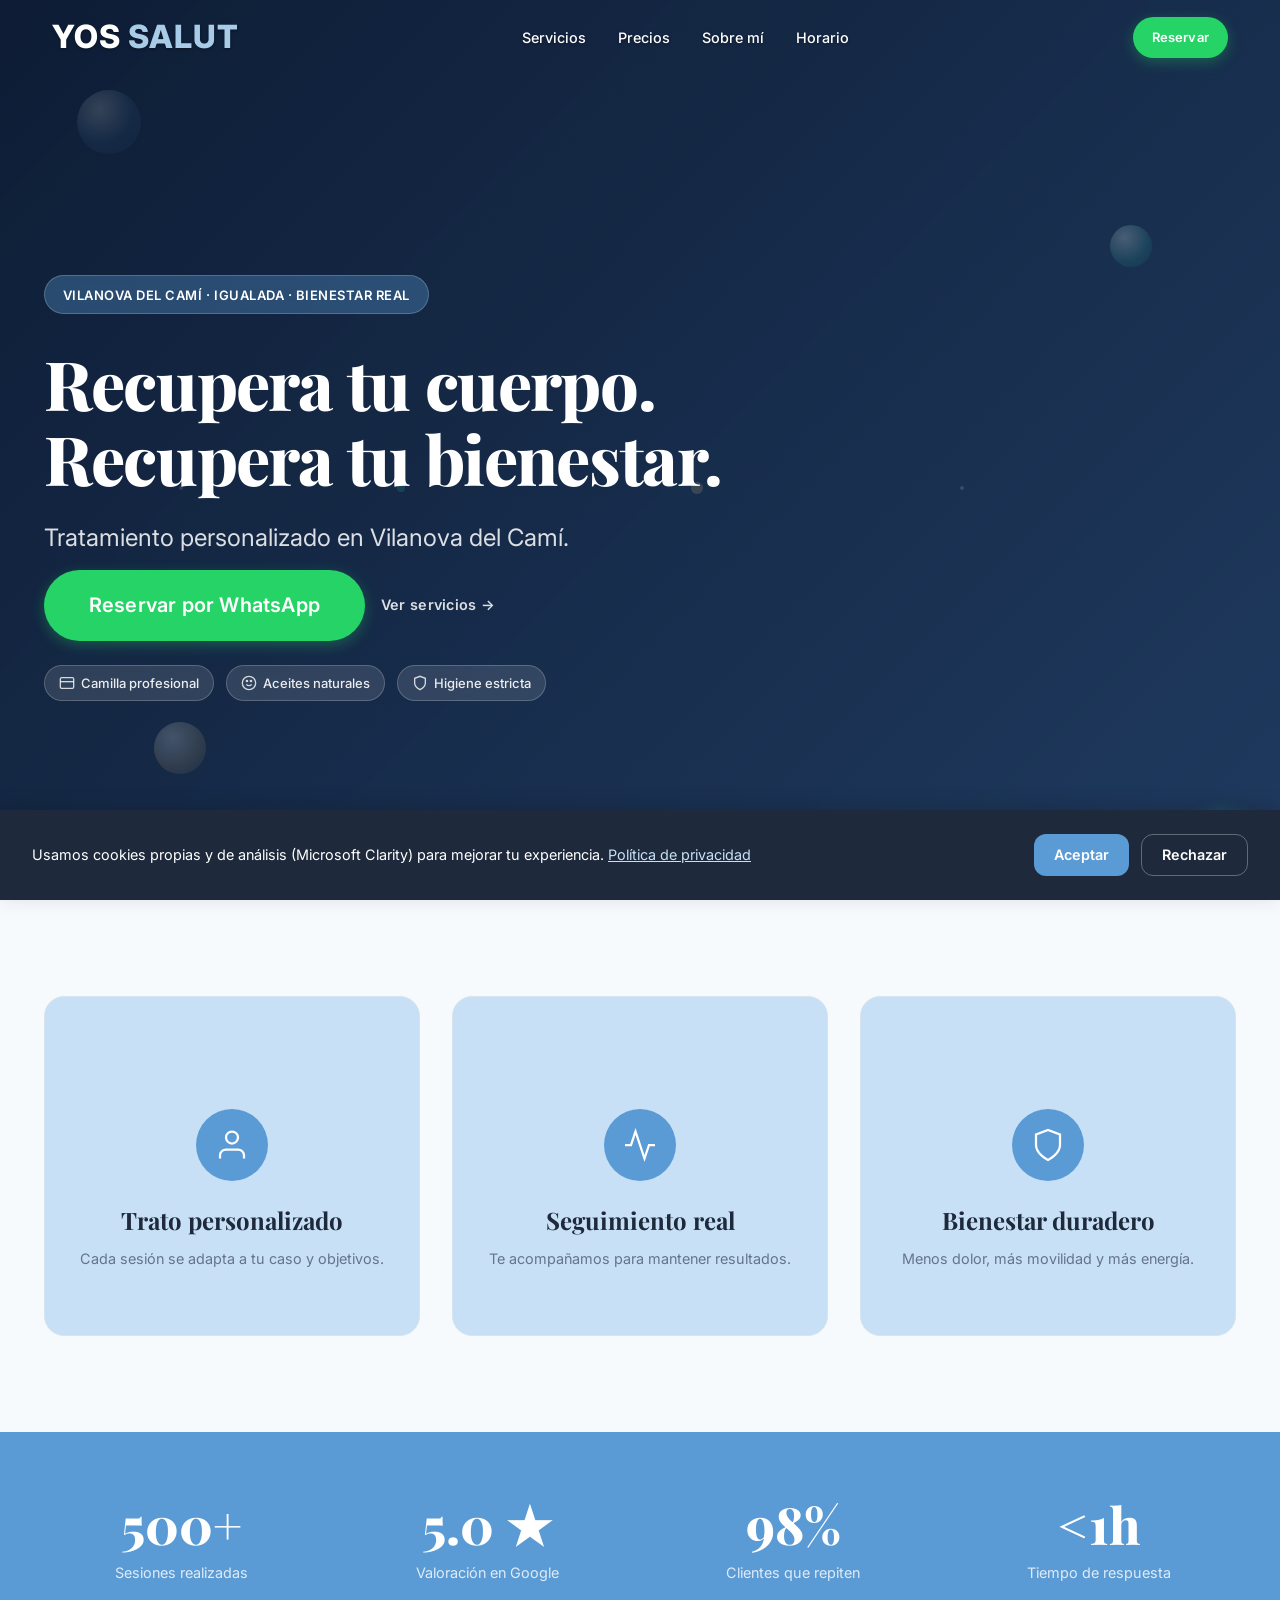
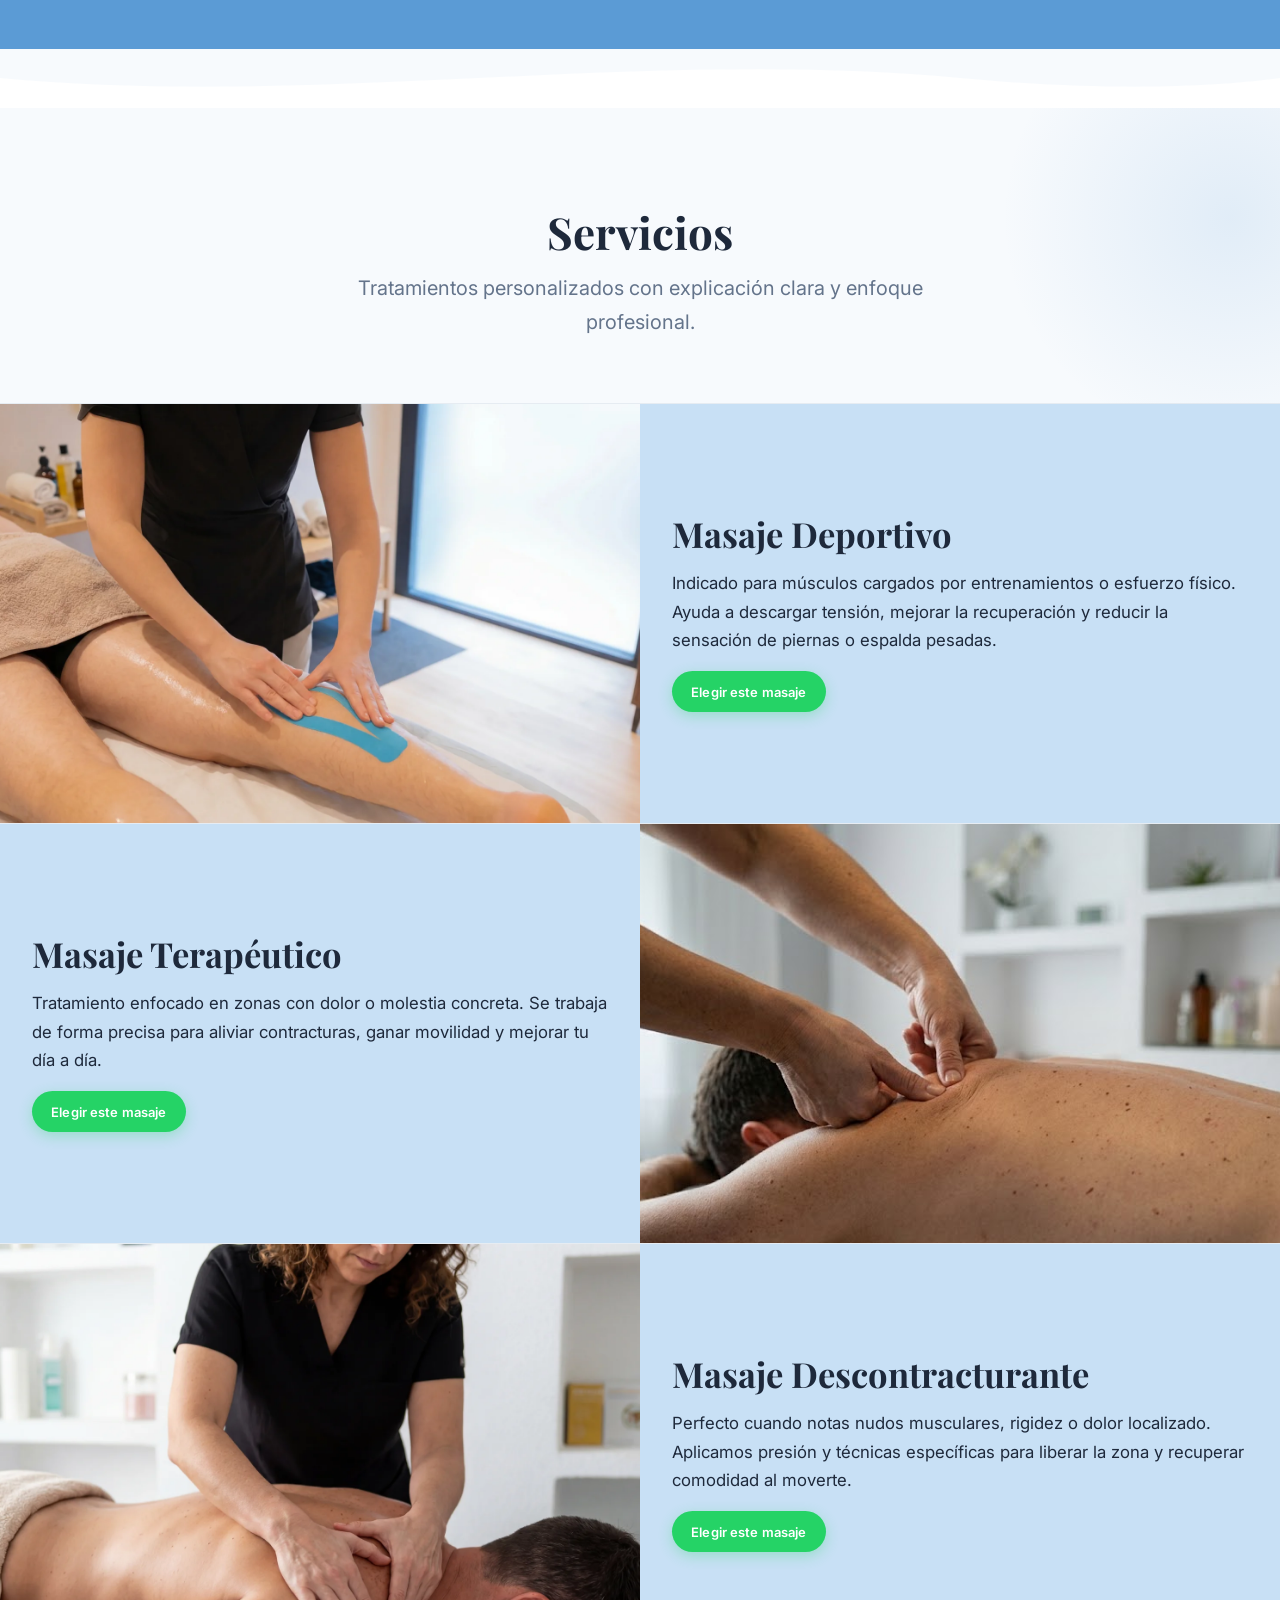
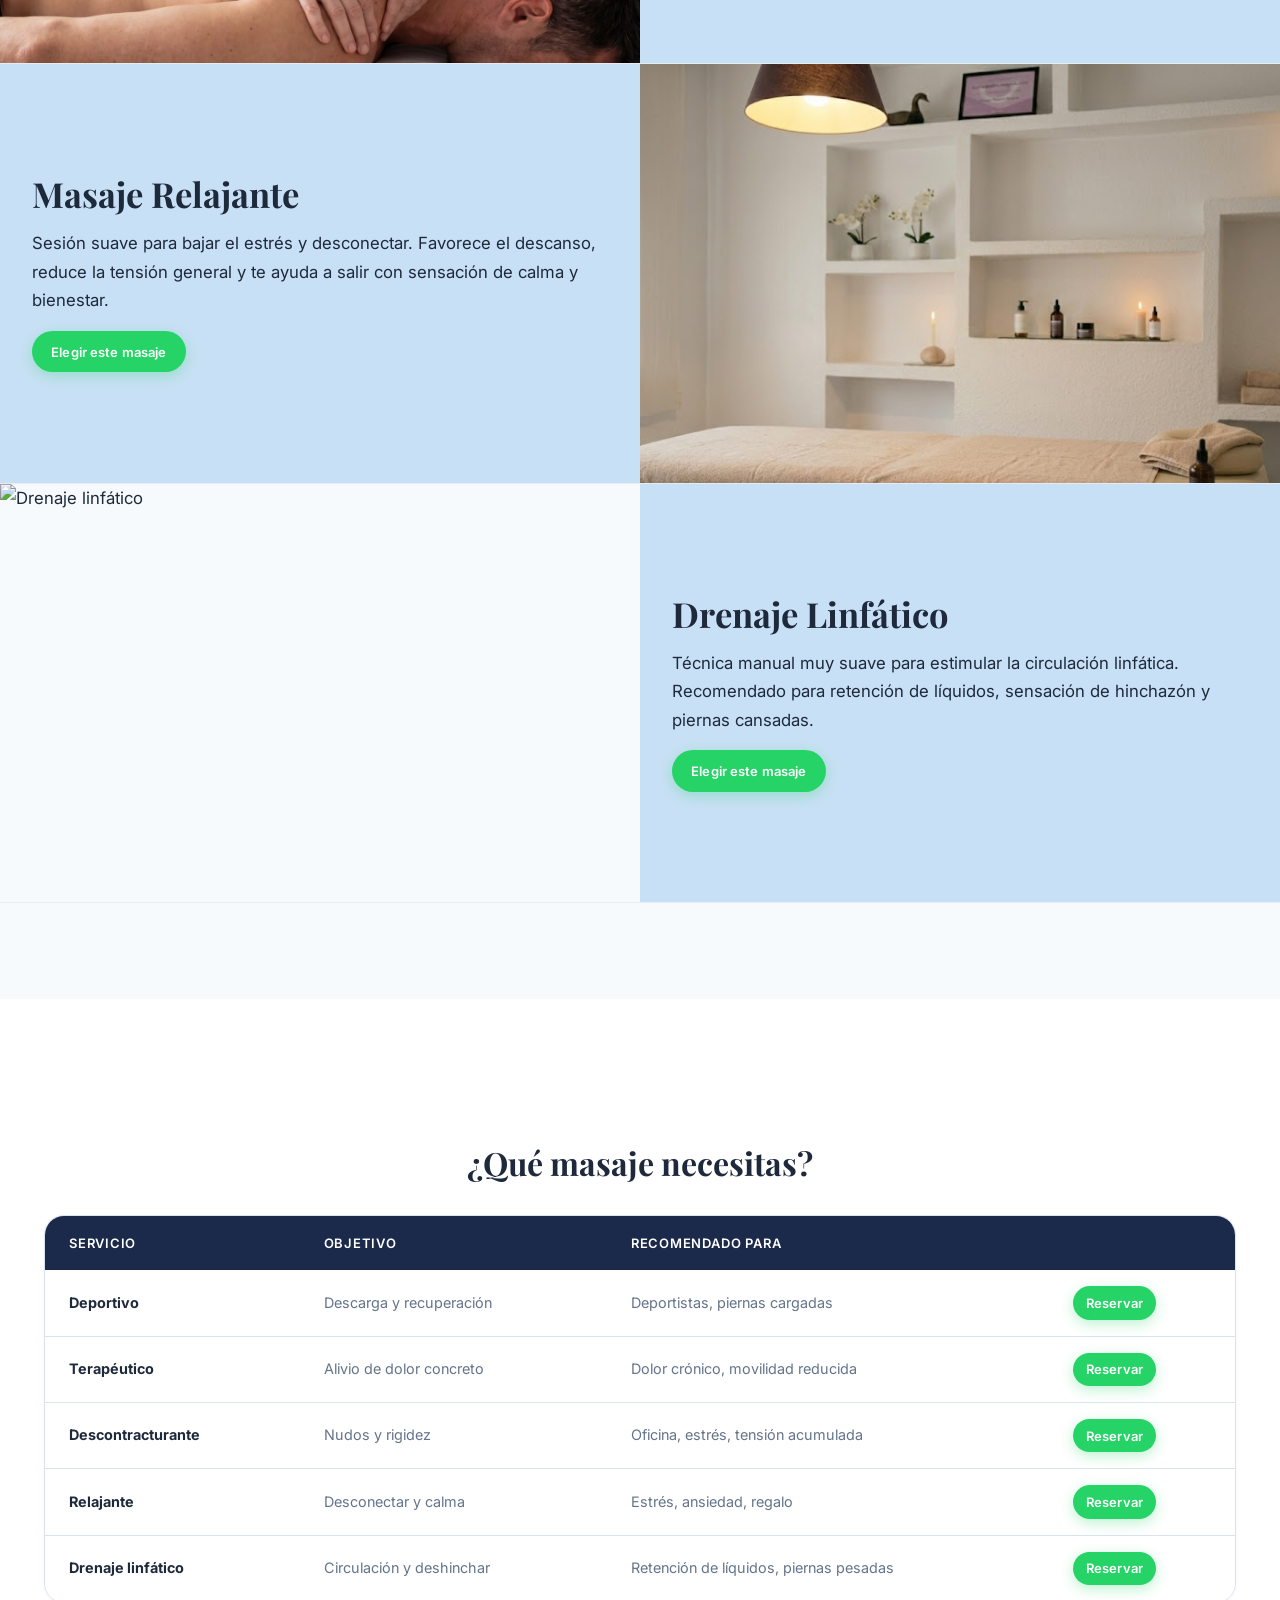
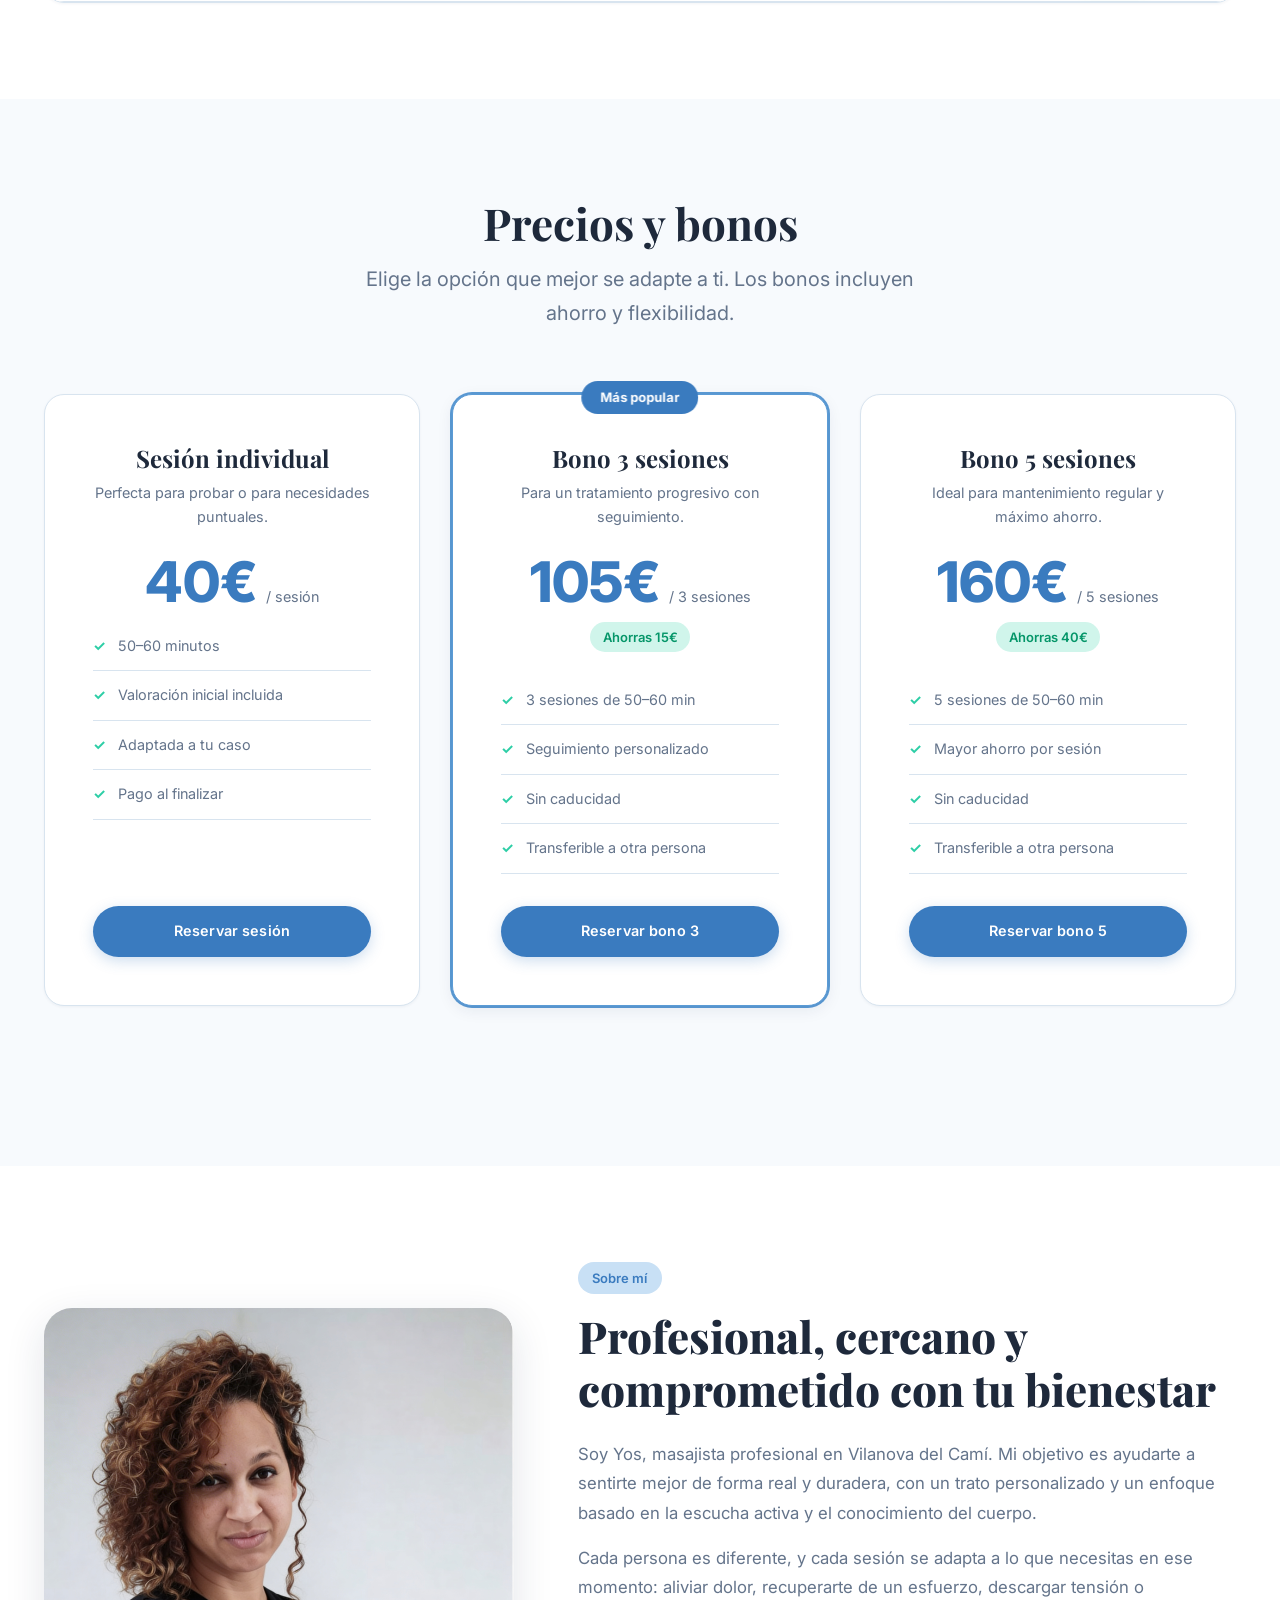
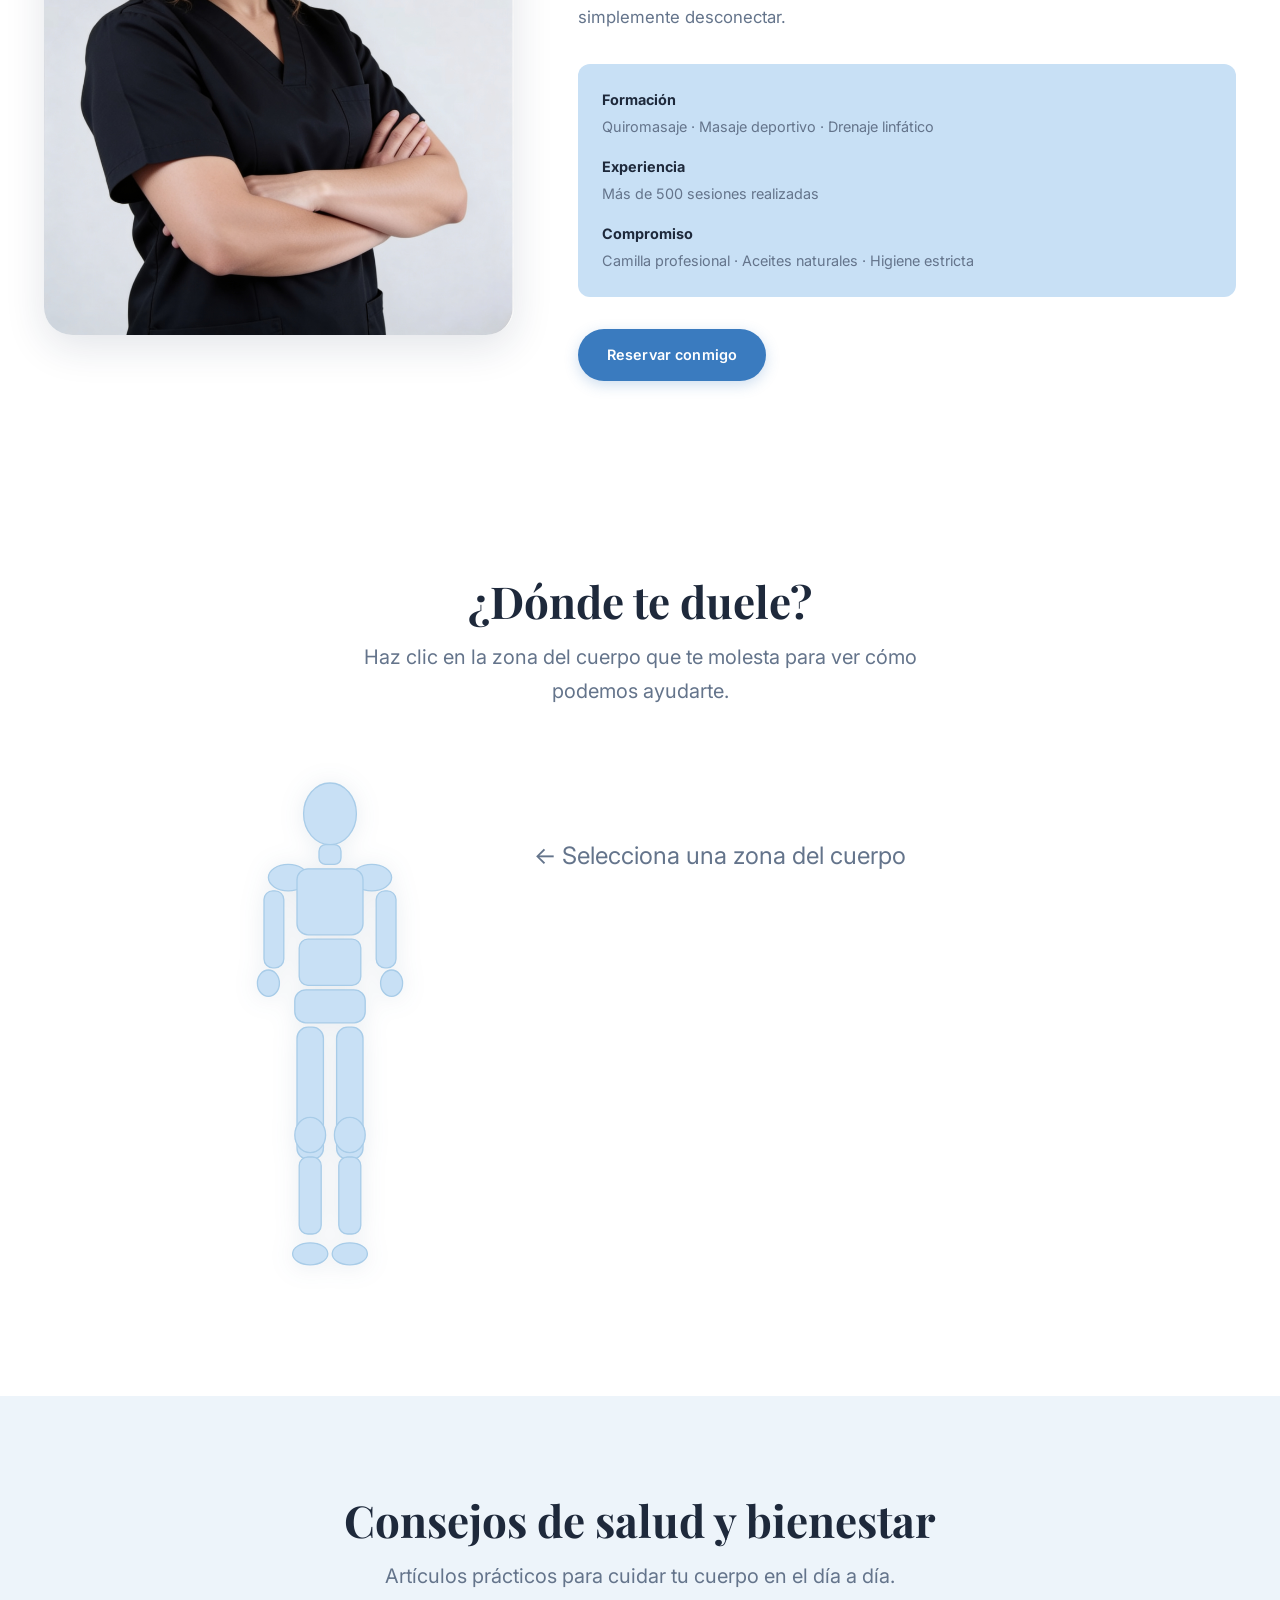
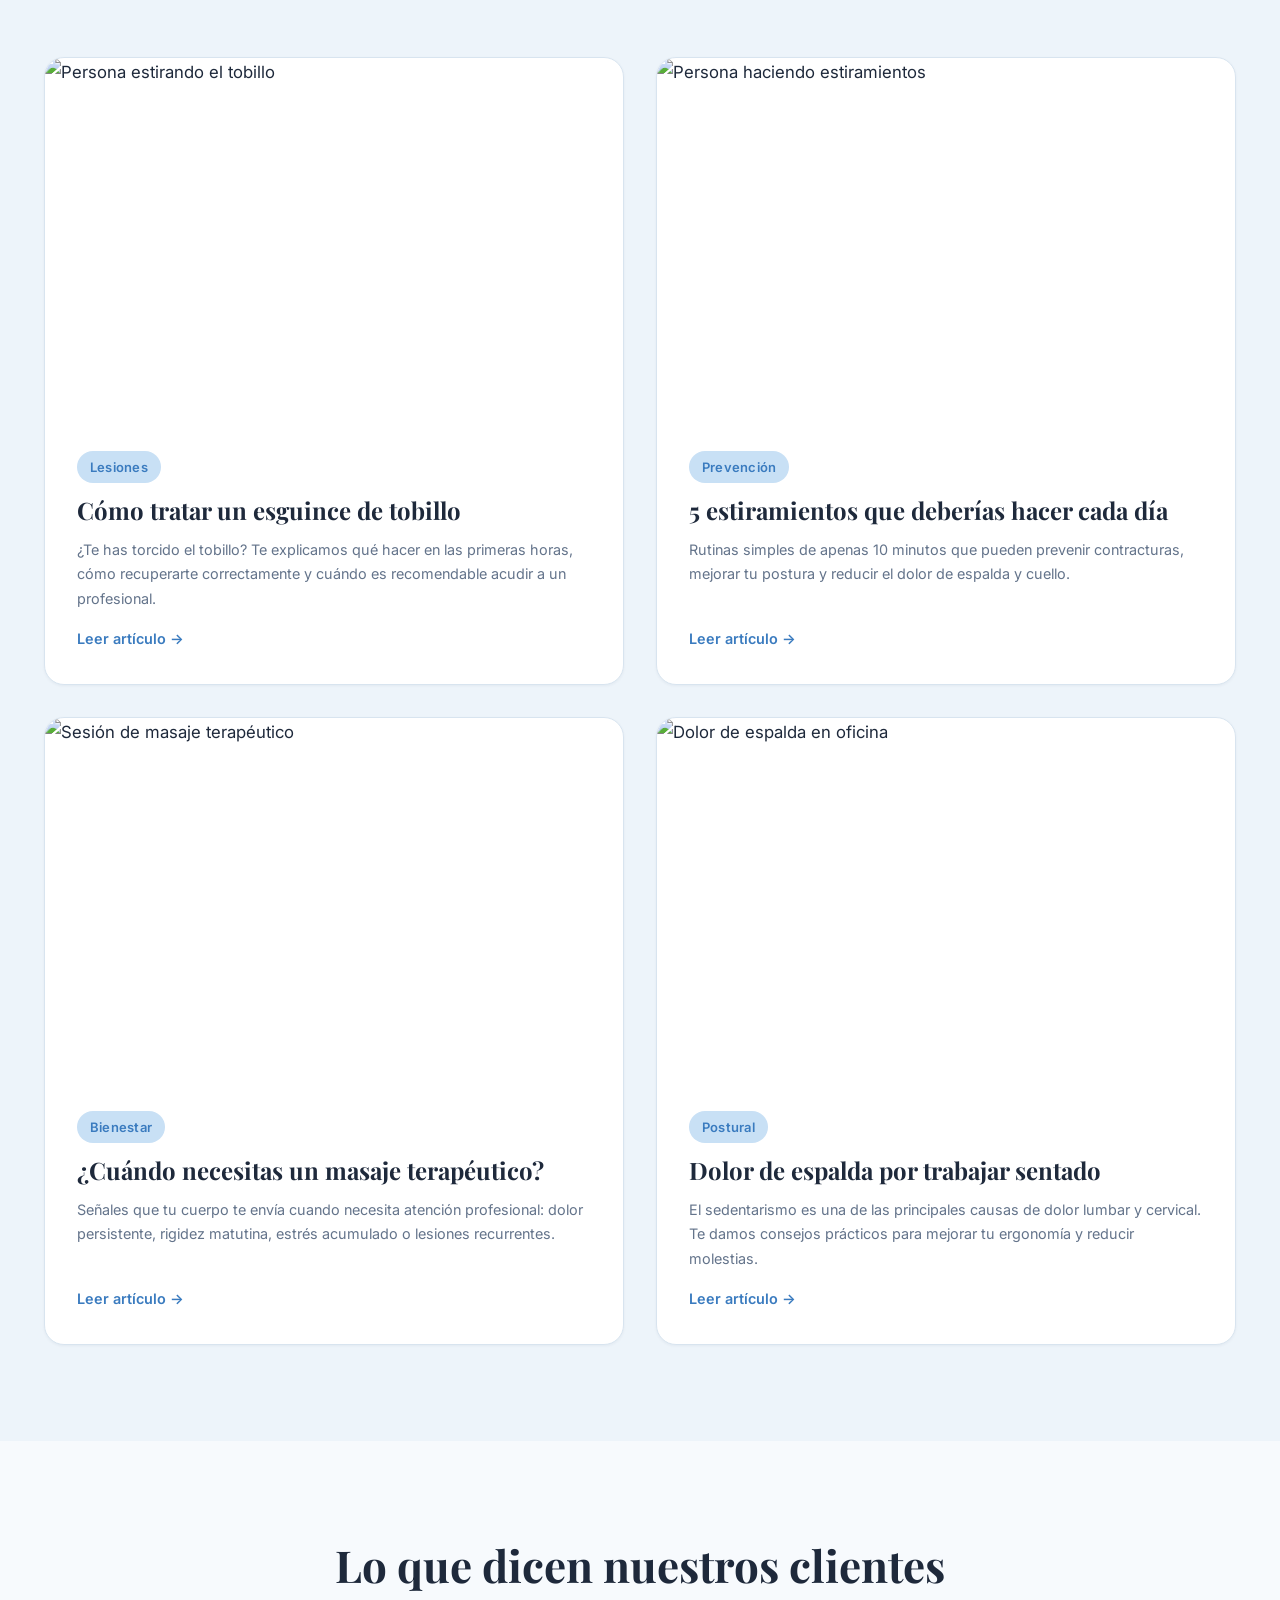
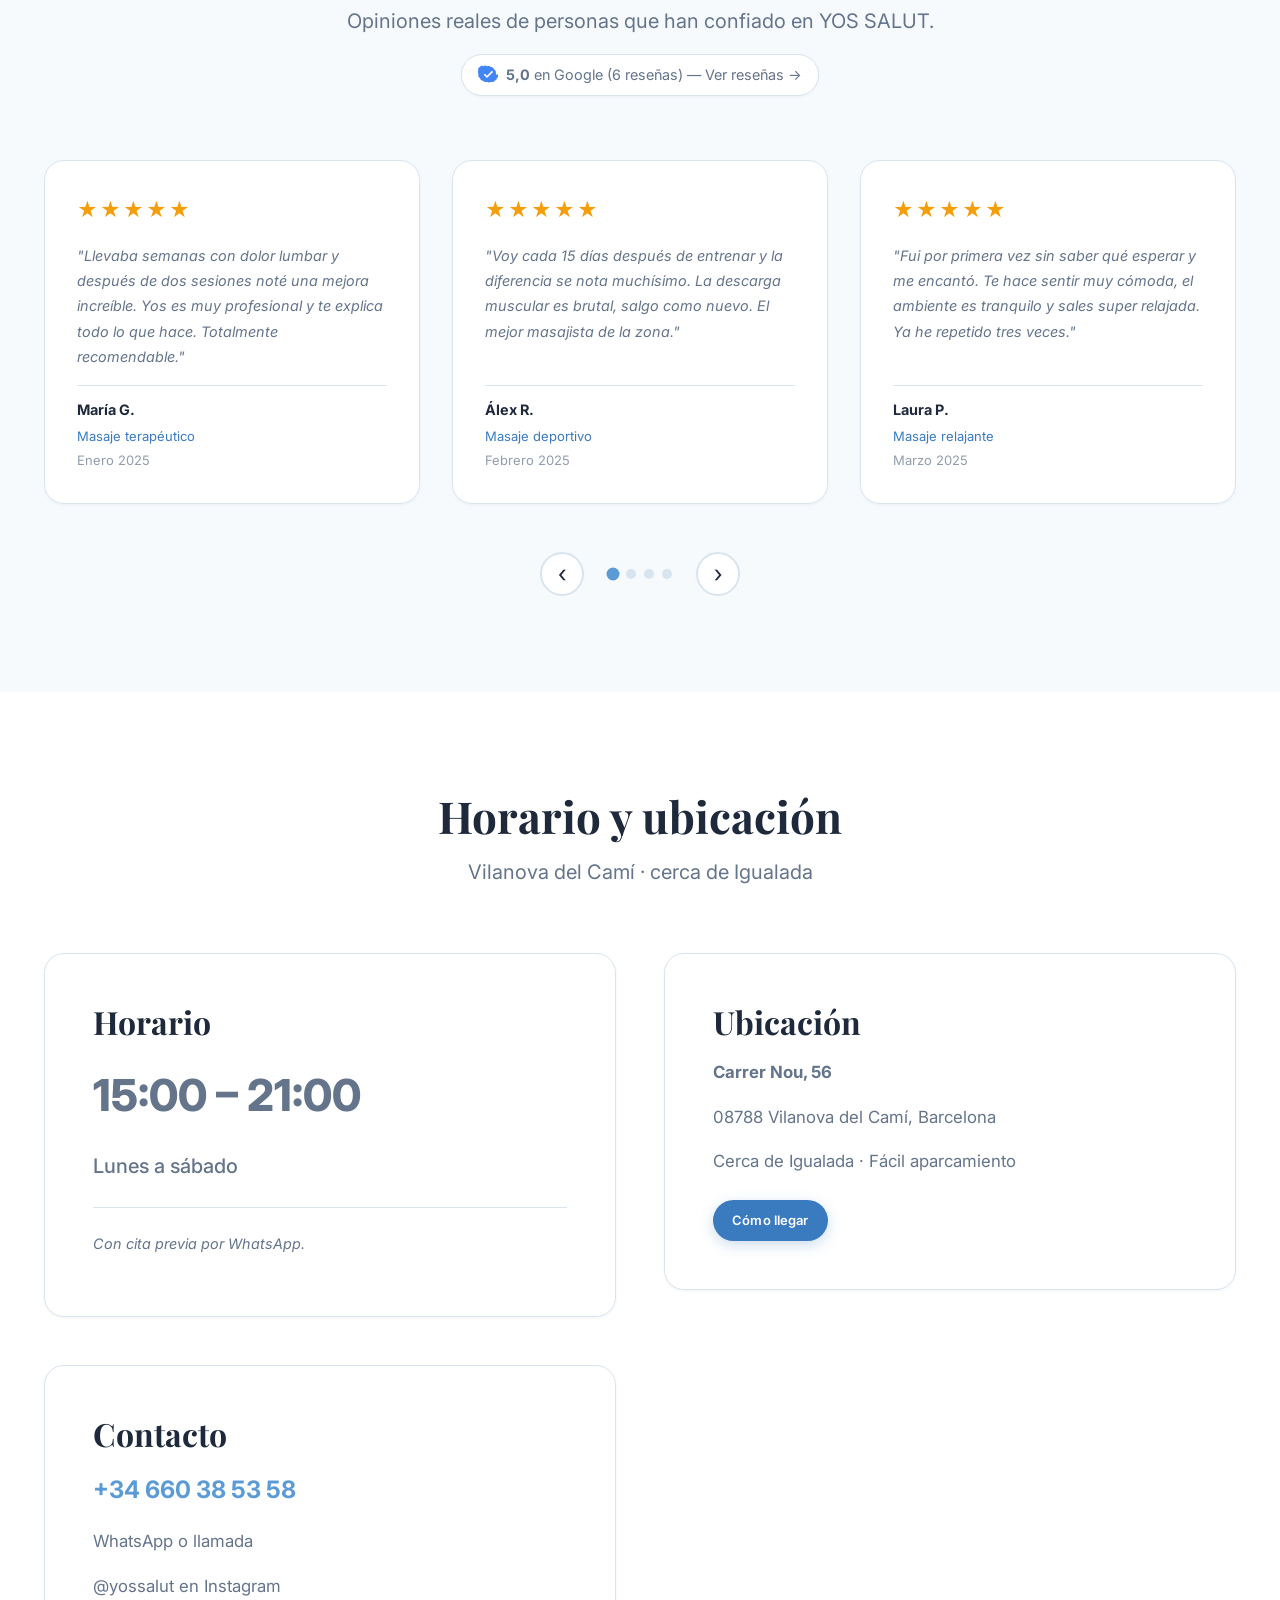
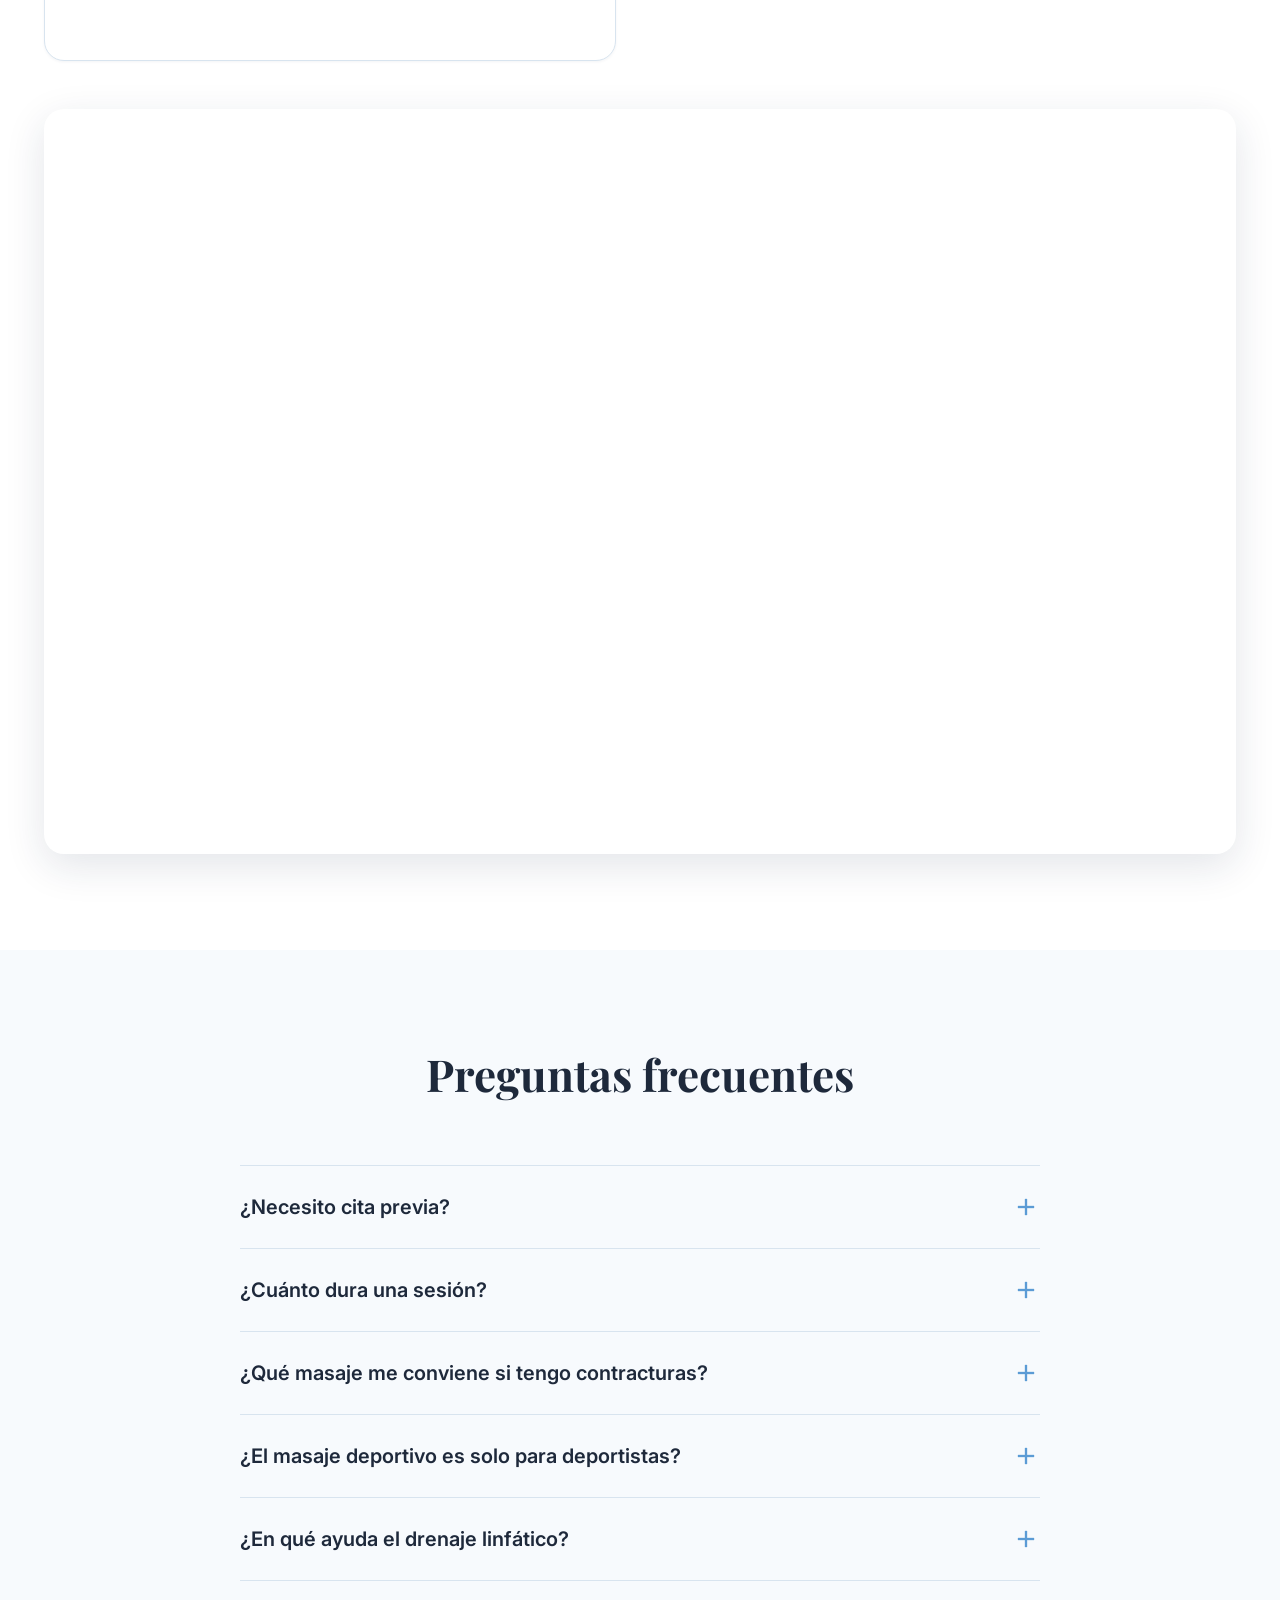
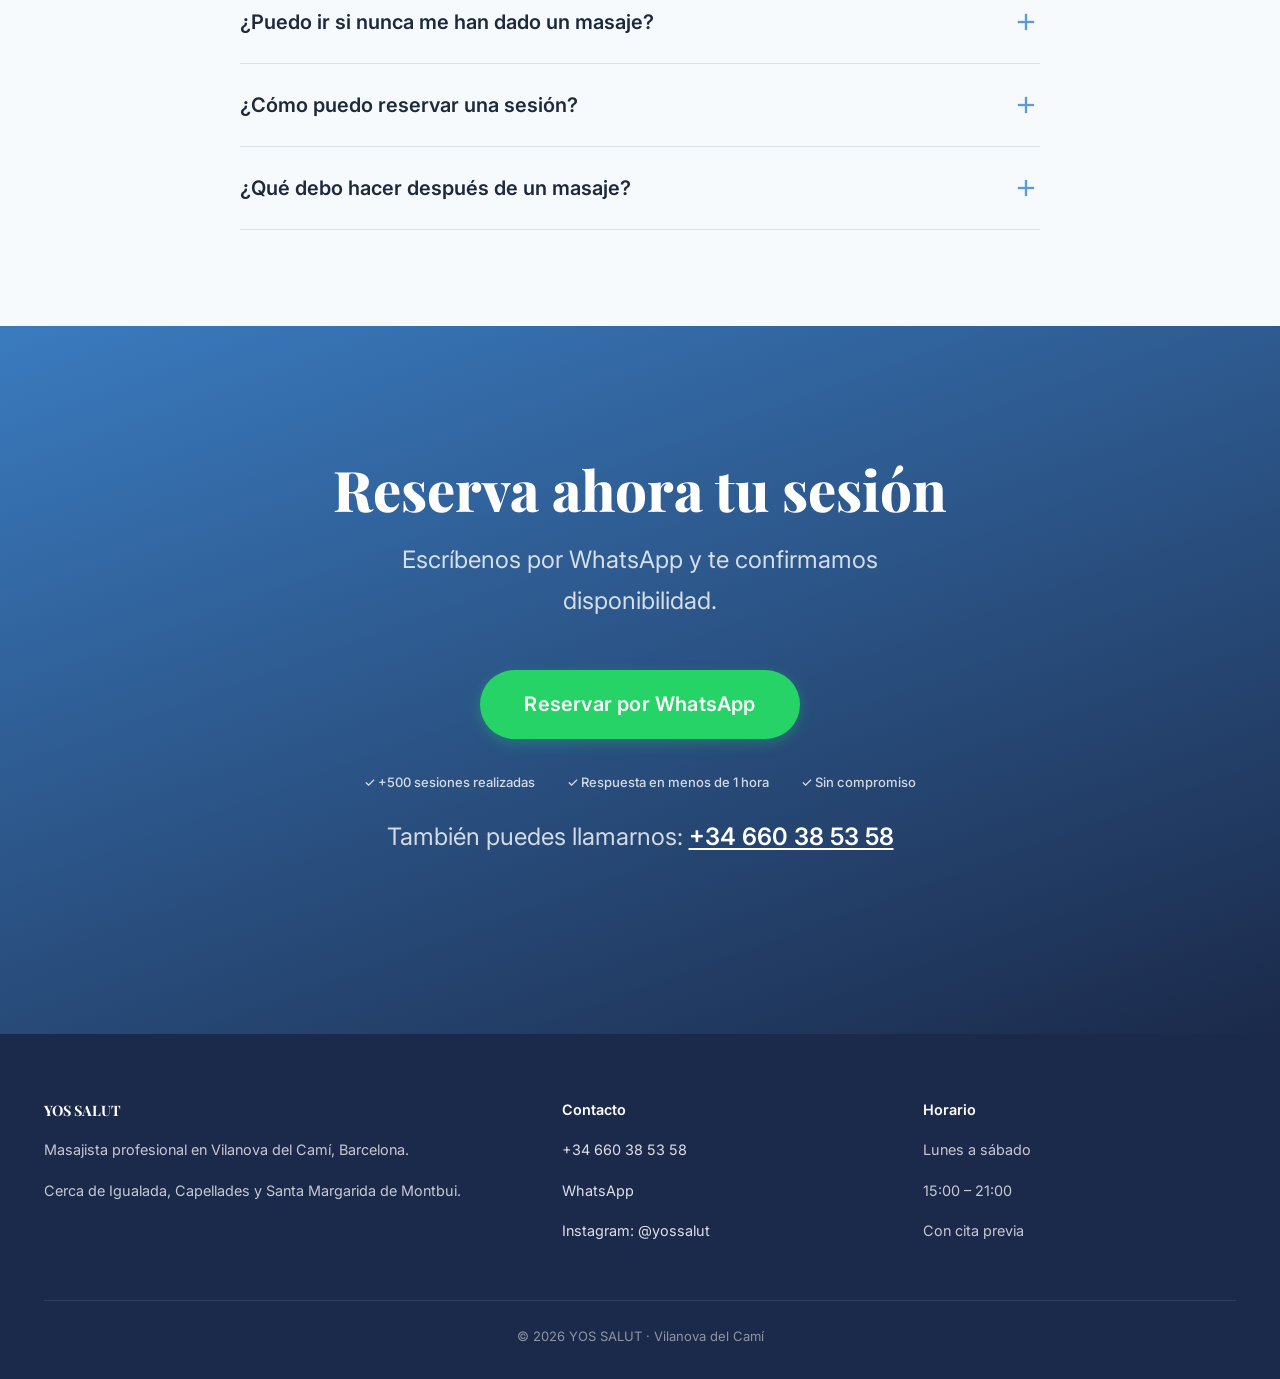
==== commit 95d52c16: "Apply text-glow to both title lines, update index-new.html" ====
--- a/index-new.html
+++ b/index-new.html
@@ -200,14 +200,12 @@
       <div class="container">
         <div class="hero__content">
           <span class="hero__badge"><span class="text-slide"><span>Vilanova del Camí · Igualada · Bienestar real</span></span></span>
-          <h1 class="hero__title"><span class="text-glow">Masaje terapéutico y deportivo</span><br><span class="typewriter">alivio real para tu cuerpo</span></h1>
+          <h1 class="hero__title"><span class="text-glow">Recupera tu cuerpo.</span><br><span class="text-glow">Recupera tu bienestar.</span></h1>
           <p class="hero__subtitle">Tratamiento personalizado en Vilanova del Camí.</p>
-          <p class="hero__schedule">Horario de tarde — ideal después del trabajo · L–S 15:00–21:00</p>
           <div class="hero__actions">
             <a href="https://wa.me/34660385358?text=Hola,%20quiero%20reservar%20una%20sesión%20en%20YOS%20SALUT.%20Mi%20disponibilidad%20es:%20____" class="btn btn--whatsapp btn--xl btn-3d" target="_blank" rel="noopener">Reservar por WhatsApp</a>
             <a href="#servicios" class="hero__text-link">Ver servicios →</a>
           </div>
-          <p class="hero__price">40€/sesión (50–60 min) · Plazas limitadas</p>
           <div class="hero__badges">
             <span class="hero__micro-badge"><svg viewBox="0 0 24 24" width="16" height="16" fill="none" stroke="currentColor" stroke-width="2"><rect x="2" y="4" width="20" height="16" rx="2"/><line x1="2" y1="10" x2="22" y2="10"/></svg> Camilla profesional</span>
             <span class="hero__micro-badge"><svg viewBox="0 0 24 24" width="16" height="16" fill="none" stroke="currentColor" stroke-width="2"><path d="M12 2C6.48 2 2 6.48 2 12s4.48 10 10 10 10-4.48 10-10S17.52 2 12 2z"/><path d="M8 14s1.5 2 4 2 4-2 4-2"/><circle cx="9" cy="9" r="1"/><circle cx="15" cy="9" r="1"/></svg> Aceites naturales</span>
